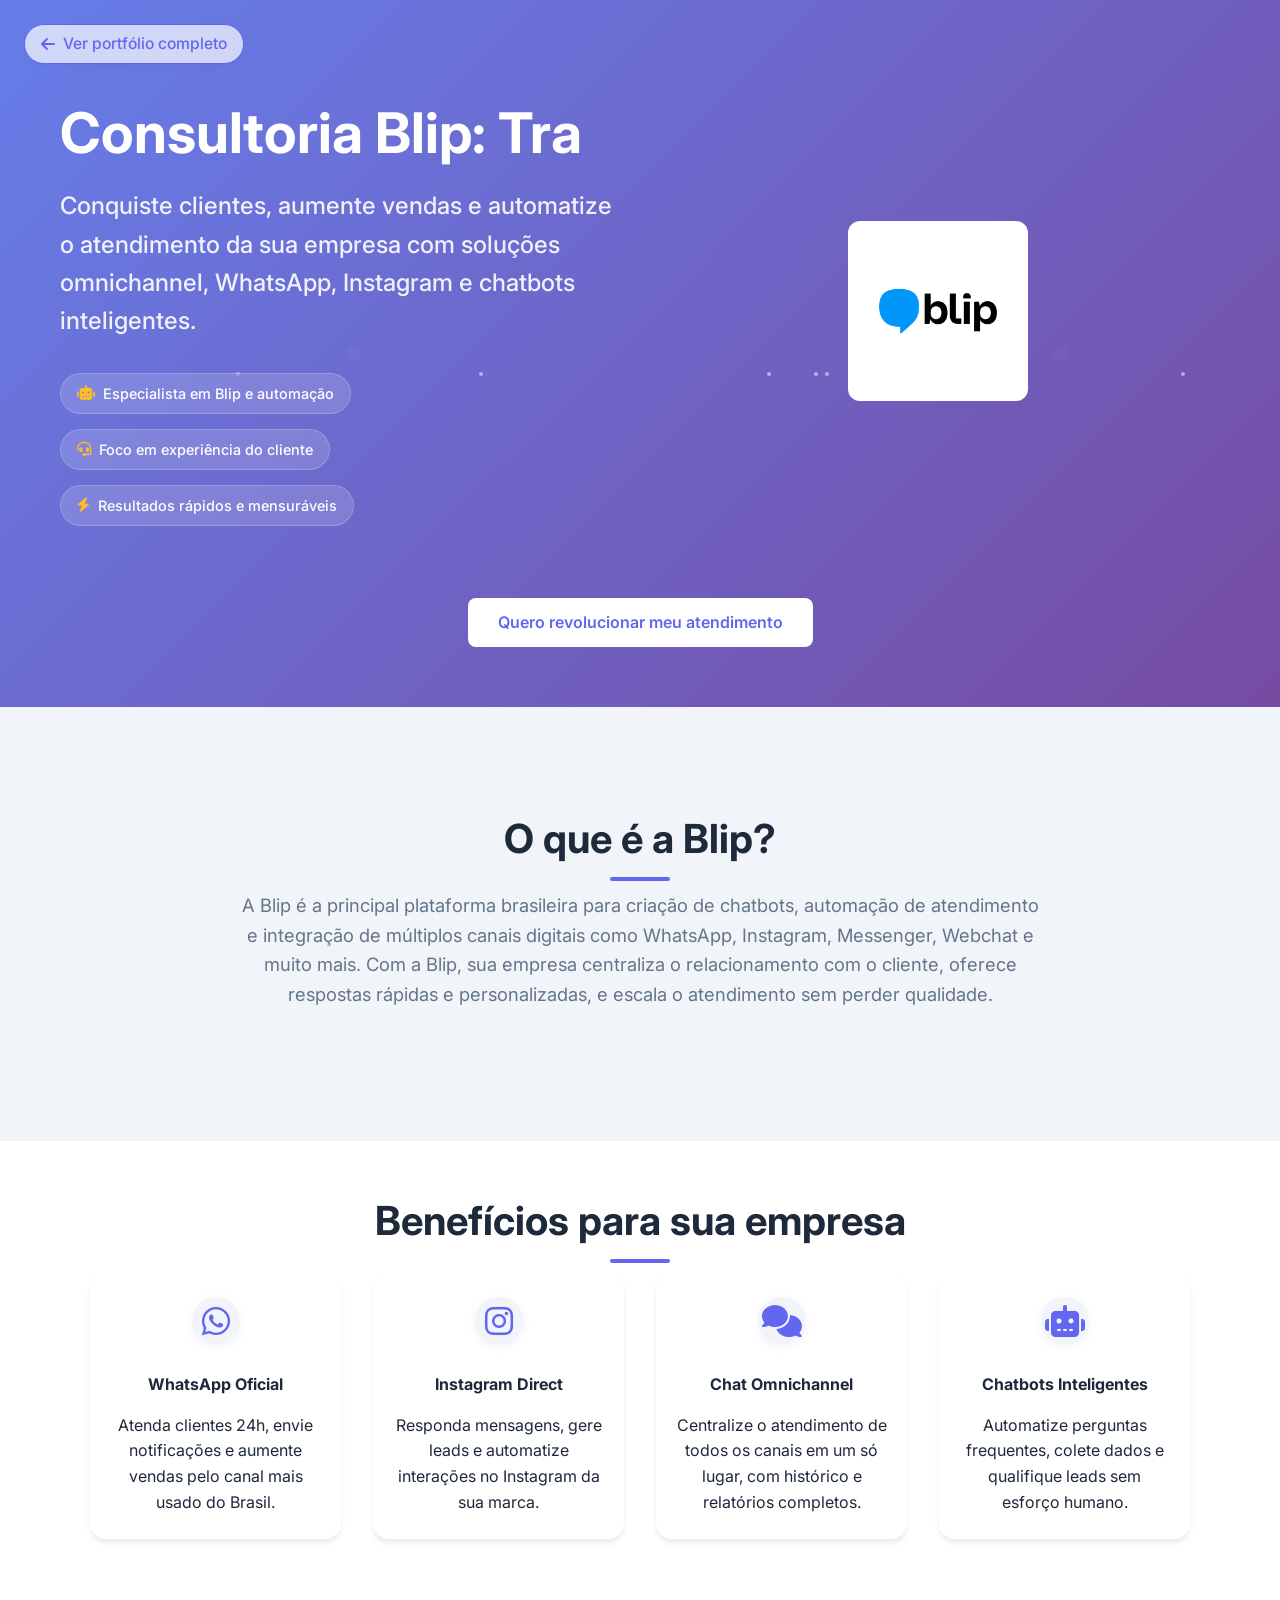
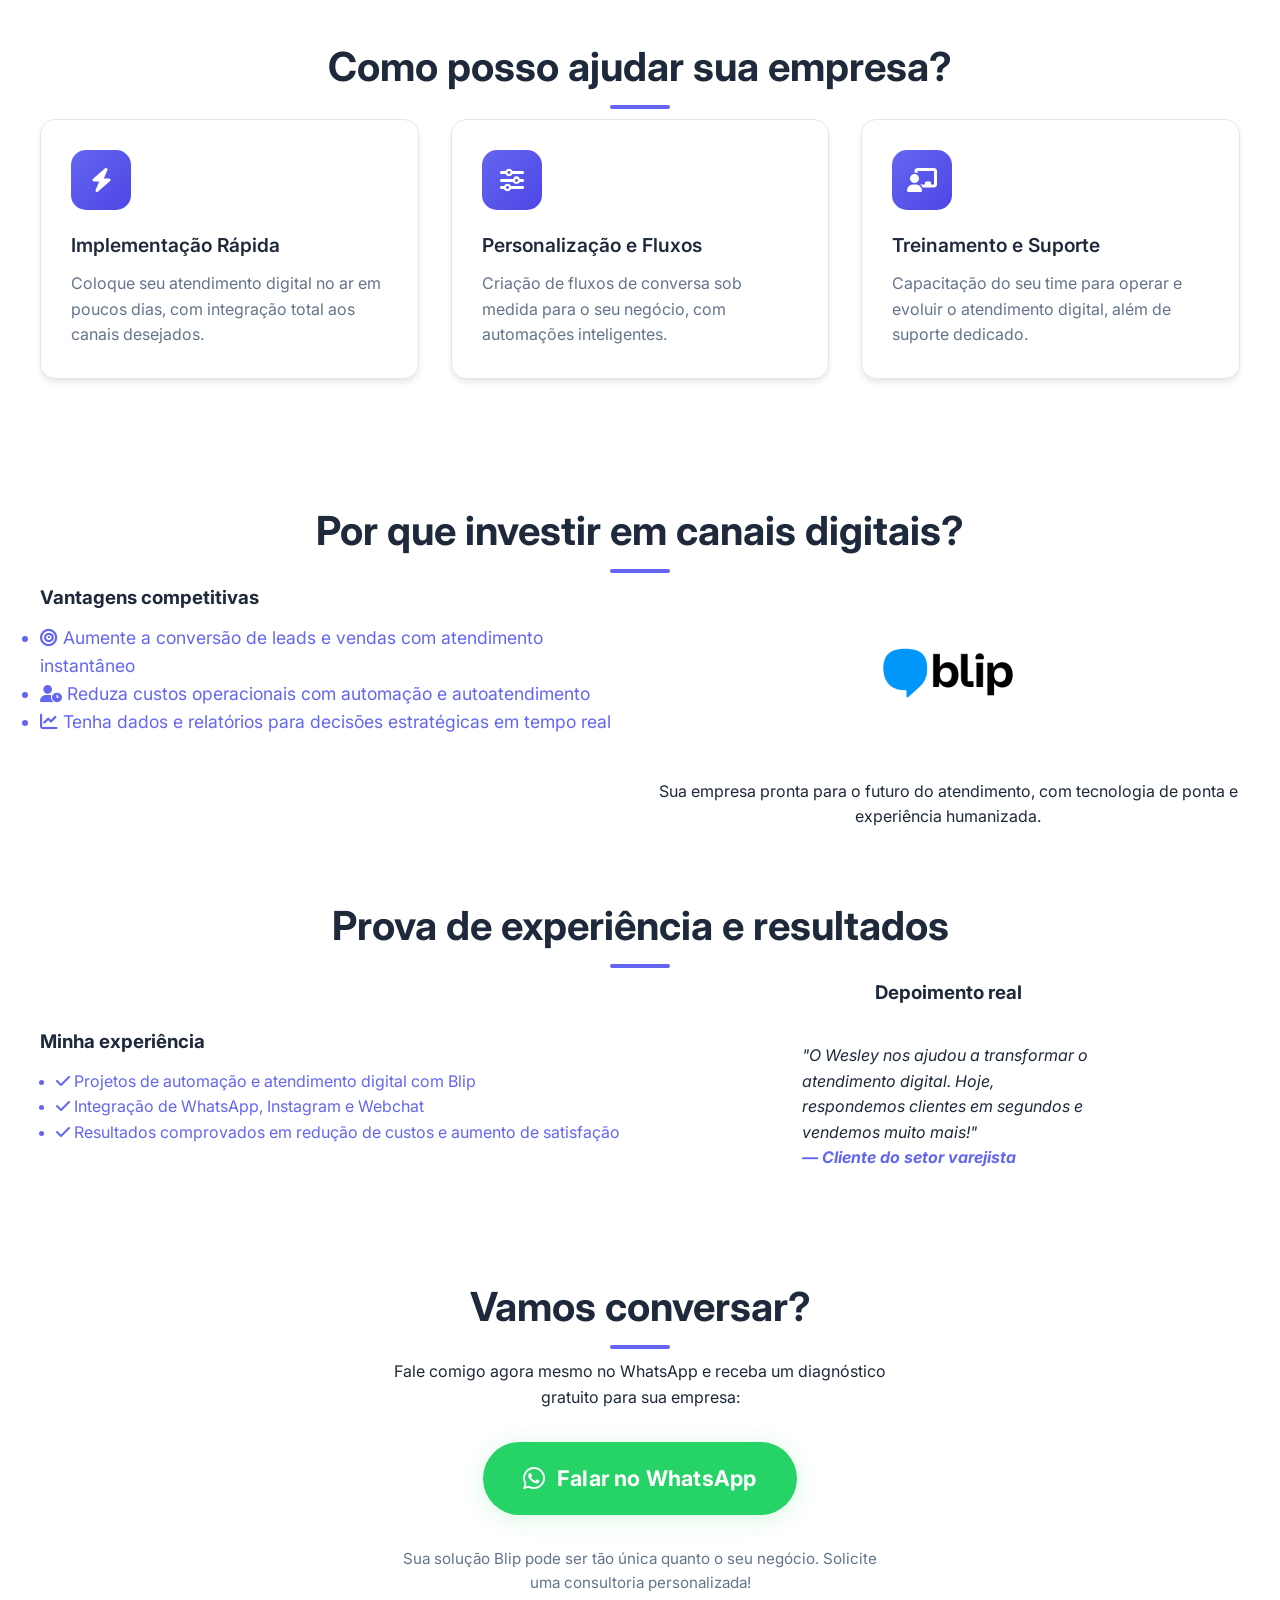
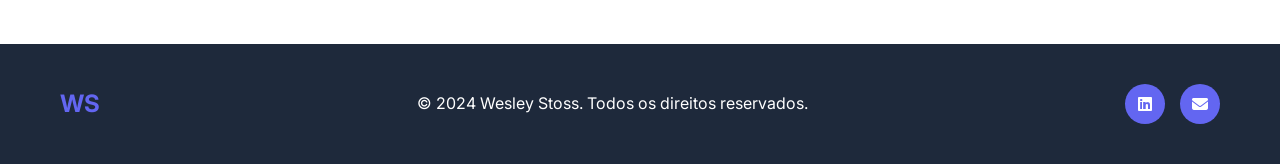
==== lp/blip.html @ 3c987881 "Atualiza o footer para usar um elemento dinâmico que exibe o ano atual, garantindo que a informação " ====
<!DOCTYPE html>
<html lang="pt-BR">
<head>
    <meta charset="UTF-8">
    <meta name="viewport" content="width=device-width, initial-scale=1.0">
    <title>Consultoria Blip | Wesley Stoss</title>
    <meta name="description" content="Consultoria Blip para empresas que querem vender mais, automatizar o atendimento e conquistar clientes em múltiplos canais digitais. Especialista em soluções omnichannel, WhatsApp, Instagram e chatbots.">
    <meta name="keywords" content="Consultoria Blip, Blip, Chatbot, WhatsApp, Instagram, Omnichannel, Atendimento Digital, Wesley Stoss">
    <link rel="stylesheet" href="../assets/css/styles.css?v=1">
    <link href="https://fonts.googleapis.com/css2?family=Inter:wght@300;400;500;600;700&display=swap" rel="stylesheet">
    <link rel="stylesheet" href="https://cdnjs.cloudflare.com/ajax/libs/font-awesome/6.4.0/css/all.min.css">
</head>
<body>
    <main>
        <section class="hero disruptivo" style="min-height: 60vh; position: relative;">
            <a href="/index.html" class="btn-ghost-portfolio" style="position: absolute; top: 24px; left: 24px; z-index: 10; text-decoration: none; display: flex; align-items: center; gap: 0.5rem; padding: 0.4rem 1rem; border-radius: 24px; background: rgba(255,255,255,0.7); color: var(--primary-color); font-weight: 500; font-size: 0.98rem; border: 1.5px solid var(--primary-color); box-shadow: 0 2px 8px rgba(0,0,0,0.04); transition: background .2s, color .2s, border .2s; backdrop-filter: blur(4px);">
                <i class="fas fa-arrow-left" style="font-size: 1rem;"></i> <span>Ver portfólio completo</span>
            </a>
            <div class="hero-container" style="display: flex; flex-wrap: wrap; align-items: center; gap: 2rem;">
                <div style="flex: 1 1 350px; min-width: 300px;">
                    <h1 class="hero-title">Consultoria Blip: Transforme seu Atendimento Digital</h1>
                    <p class="hero-subtitle">Conquiste clientes, aumente vendas e automatize o atendimento da sua empresa com soluções omnichannel, WhatsApp, Instagram e chatbots inteligentes.</p>
                    <ul class="hero-badges" style="margin: 2rem 0 1rem 0;">
                        <li class="hero-badge"><i class="fas fa-robot"></i> Especialista em Blip e automação</li>
                        <li class="hero-badge"><i class="fas fa-headset"></i> Foco em experiência do cliente</li>
                        <li class="hero-badge"><i class="fas fa-bolt"></i> Resultados rápidos e mensuráveis</li>
                    </ul>
                </div>
                <div style="flex: 1 1 350px; min-width: 300px; text-align: center; display: flex; flex-direction: column; align-items: center;">
                    <img src="..\assets\images\blip.png" alt="Blip Logo" style="max-width: 180px; height: auto; margin-bottom: 1.2rem; background: #fff; border-radius: 12px; padding: 8px;">
                </div>
                <div class="hero-cta-mobile" style="width: 100%; display: flex; justify-content: center; margin-top: 1.5rem;">
                    <a href="#contato" class="btn btn-primary">Quero revolucionar meu atendimento</a>
                </div>
            </div>
        </section>
        <section class="about" style="background: var(--background-alt);">
            <div class="container about-content">
                <h2 class="section-title">O que é a Blip?</h2>
                <p style="font-size: 1.15rem; color: var(--text-secondary); max-width: 800px; margin: 0 auto 2rem auto; text-align: center;">A Blip é a principal plataforma brasileira para criação de chatbots, automação de atendimento e integração de múltiplos canais digitais como WhatsApp, Instagram, Messenger, Webchat e muito mais. Com a Blip, sua empresa centraliza o relacionamento com o cliente, oferece respostas rápidas e personalizadas, e escala o atendimento sem perder qualidade.</p>
            </div>
        </section>
        <section class="container" style="padding: 3rem 0;">
            <h2 class="section-title">Benefícios para sua empresa</h2>
            <div class="value-propositions" style="display: flex; flex-wrap: wrap; gap: 2rem; justify-content: center;">
                <div class="value-item" style="flex: 1 1 220px; min-width: 220px;">
                    <i class="fab fa-whatsapp"></i>
                    <h4>WhatsApp Oficial</h4>
                    <p>Atenda clientes 24h, envie notificações e aumente vendas pelo canal mais usado do Brasil.</p>
                </div>
                <div class="value-item" style="flex: 1 1 220px; min-width: 220px;">
                    <i class="fab fa-instagram"></i>
                    <h4>Instagram Direct</h4>
                    <p>Responda mensagens, gere leads e automatize interações no Instagram da sua marca.</p>
                </div>
                <div class="value-item" style="flex: 1 1 220px; min-width: 220px;">
                    <i class="fas fa-comments"></i>
                    <h4>Chat Omnichannel</h4>
                    <p>Centralize o atendimento de todos os canais em um só lugar, com histórico e relatórios completos.</p>
                </div>
                <div class="value-item" style="flex: 1 1 220px; min-width: 220px;">
                    <i class="fas fa-robot"></i>
                    <h4>Chatbots Inteligentes</h4>
                    <p>Automatize perguntas frequentes, colete dados e qualifique leads sem esforço humano.</p>
                </div>
            </div>
        </section>
        <section class="container" style="padding: 3rem 0;">
            <h2 class="section-title">Como posso ajudar sua empresa?</h2>
            <div class="skills-highlights" style="display: flex; flex-wrap: wrap; gap: 2rem; justify-content: center;">
                <div class="skill-highlight" style="flex: 1 1 260px; min-width: 240px;">
                    <div class="highlight-icon"><i class="fas fa-bolt"></i></div>
                    <div class="highlight-content">
                        <h4>Implementação Rápida</h4>
                        <p>Coloque seu atendimento digital no ar em poucos dias, com integração total aos canais desejados.</p>
                    </div>
                </div>
                <div class="skill-highlight" style="flex: 1 1 260px; min-width: 240px;">
                    <div class="highlight-icon"><i class="fas fa-sliders-h"></i></div>
                    <div class="highlight-content">
                        <h4>Personalização e Fluxos</h4>
                        <p>Criação de fluxos de conversa sob medida para o seu negócio, com automações inteligentes.</p>
                    </div>
                </div>
                <div class="skill-highlight" style="flex: 1 1 260px; min-width: 240px;">
                    <div class="highlight-icon"><i class="fas fa-chalkboard-teacher"></i></div>
                    <div class="highlight-content">
                        <h4>Treinamento e Suporte</h4>
                        <p>Capacitação do seu time para operar e evoluir o atendimento digital, além de suporte dedicado.</p>
                    </div>
                </div>
            </div>
        </section>
        <section class="container" style="padding: 2rem 0;">
            <h2 class="section-title">Por que investir em canais digitais?</h2>
            <div style="display: flex; flex-wrap: wrap; gap: 2rem; align-items: flex-start;">
                <div style="flex: 1 1 350px; min-width: 300px; display: flex; flex-direction: column; align-items: flex-start;">
                    <h3 style="margin-bottom: 0.7rem;">Vantagens competitivas</h3>
                    <ul style="color: var(--primary-color); font-size: 1.1rem; margin-top: 0;">
                        <li><i class="fas fa-bullseye"></i> Aumente a conversão de leads e vendas com atendimento instantâneo</li>
                        <li><i class="fas fa-user-clock"></i> Reduza custos operacionais com automação e autoatendimento</li>
                        <li><i class="fas fa-chart-line"></i> Tenha dados e relatórios para decisões estratégicas em tempo real</li>
                    </ul>
                </div>
                <div style="flex: 1 1 350px; min-width: 300px; display: flex; flex-direction: column; align-items: center;">
                    <img src="..\assets\images\blip.png" alt="Ilustração Blip" style="max-width: 180px; height: auto; margin-bottom: 1rem;">
                    <p style="font-size: 1rem; color: var(--text-primary); text-align: center;">Sua empresa pronta para o futuro do atendimento, com tecnologia de ponta e experiência humanizada.</p>
                </div>
            </div>
        </section>
        <section class="container" style="padding: 2rem 0;">
            <h2 class="section-title">Prova de experiência e resultados</h2>
            <div style="display: flex; flex-wrap: wrap; gap: 2rem; align-items: center;">
                <div style="flex: 1 1 350px; min-width: 300px; display: flex; flex-direction: column; align-items: flex-start;">
                    <h3 style="margin-bottom: 0.7rem;">Minha experiência</h3>
                    <ul style="margin: 0 0 0 1rem; color: var(--primary-color);">
                        <li><i class="fas fa-check"></i> Projetos de automação e atendimento digital com Blip</li>
                        <li><i class="fas fa-check"></i> Integração de WhatsApp, Instagram e Webchat</li>
                        <li><i class="fas fa-check"></i> Resultados comprovados em redução de custos e aumento de satisfação</li>
                    </ul>
                </div>
                <div style="flex: 1 1 350px; min-width: 300px; display: flex; flex-direction: column; align-items: center;">
                    <h3 style="margin-bottom: 0.7rem;">Depoimento real</h3>
                    <blockquote style="background: var(--background); padding: 1.5rem; border-radius: 8px; font-style: italic; text-align: left; max-width: 340px;">
                        "O Wesley nos ajudou a transformar o atendimento digital. Hoje, respondemos clientes em segundos e vendemos muito mais!"
                        <br>
                        <span style="font-weight: bold; color: var(--primary-color);">— Cliente do setor varejista</span>
                    </blockquote>
                </div>
            </div>
        </section>
        <section class="container" id="contato" style="padding: 3rem 0;">
            <div class="about-content" style="max-width: 500px; margin: 0 auto; text-align: center;">
                <h2 class="section-title">Vamos conversar?</h2>
                <p>Fale comigo agora mesmo no WhatsApp e receba um diagnóstico gratuito para sua empresa:</p>
                <a href="https://wa.me/SEUNUMEROAQUI?text=Ol%C3%A1%2C+gostaria+de+uma+consultoria+Blip" target="_blank" class="btn-whatsapp-destaque">
                    <i class="fab fa-whatsapp"></i> Falar no WhatsApp
                </a>
                <p style="margin-top: 1.5rem; color: var(--text-secondary); font-size: 0.95rem;">Sua solução Blip pode ser tão única quanto o seu negócio. Solicite uma consultoria personalizada!</p>
                <style>
                    .btn-whatsapp-destaque {
                        display: inline-flex;
                        align-items: center;
                        justify-content: center;
                        gap: 0.7rem;
                        background: #25d366;
                        color: #fff !important;
                        font-size: 1.35rem;
                        font-weight: 700;
                        padding: 1.2rem 2.5rem;
                        border-radius: 40px;
                        box-shadow: 0 4px 24px rgba(37,211,102,0.18);
                        margin-top: 2rem;
                        margin-bottom: 0.5rem;
                        text-decoration: none;
                        transition: transform 0.18s, box-shadow 0.18s, background 0.18s;
                        border: none;
                        outline: none;
                        letter-spacing: 0.01em;
                    }
                    .btn-whatsapp-destaque i {
                        font-size: 1.6rem;
                    }
                    .btn-whatsapp-destaque:hover, .btn-whatsapp-destaque:focus {
                        background: #1ebe5d;
                        transform: scale(1.05) translateY(-2px);
                        box-shadow: 0 8px 32px rgba(37,211,102,0.25);
                        color: #fff !important;
                    }
                </style>
            </div>
        </section>
    </main>
    <div id="footer"></div>
    <script src="../assets/js/script.js"></script>
    <script>
    document.addEventListener('DOMContentLoaded', function() {
        const footerEl = document.getElementById('footer');
        if (footerEl) {
            fetch('../assets/components/footer.html')
                .then(res => res.text())
                .then(html => {
                    footerEl.innerHTML = html;
                    if (typeof updateFooterYear === 'function') updateFooterYear();
                });
        }
    });
    </script>
</body>
</html>
---- assets/css/styles.css ----
/* Reset e Configurações Globais */
* {
    margin: 0;
    padding: 0;
    box-sizing: border-box;
}

:root {
    --primary-color: #6366f1;
    --primary-dark: #4f46e5;
    --secondary-color: #f8fafc;
    --text-primary: #1e293b;
    --text-secondary: #64748b;
    --text-light: #94a3b8;
    --background: #ffffff;
    --background-alt: #f1f5f9;
    --border: #e2e8f0;
    --shadow: 0 4px 6px -1px rgba(0, 0, 0, 0.1);
    --shadow-lg: 0 10px 15px -3px rgba(0, 0, 0, 0.1);
    --gradient: linear-gradient(135deg, #667eea 0%, #764ba2 100%);
    --transition: all 0.3s ease;
}

html {
    scroll-behavior: smooth;
}

body {
    font-family: 'Inter', sans-serif;
    line-height: 1.6;
    color: var(--text-primary);
    background-color: var(--background);
}

.container {
    max-width: 1200px;
    margin: 0 auto;
    padding: 0 20px;
}

/* Navegação */
.navbar {
    position: fixed;
    top: 0;
    width: 100%;
    background: rgba(255, 255, 255, 0.95);
    backdrop-filter: blur(10px);
    z-index: 1000;
    transition: var(--transition);
    border-bottom: 1px solid var(--border);
}

.nav-container {
    max-width: 1200px;
    margin: 0 auto;
    padding: 0 20px;
    display: flex;
    justify-content: space-between;
    align-items: center;
    height: 70px;
}

.nav-logo {
    font-size: 24px;
    font-weight: 700;
    color: var(--primary-color);
}

.nav-menu {
    display: flex;
    list-style: none;
    gap: 30px;
}

.nav-link {
    text-decoration: none;
    color: var(--text-primary);
    font-weight: 500;
    transition: var(--transition);
    position: relative;
}

.nav-link:hover {
    color: var(--primary-color);
}

.nav-link::after {
    content: '';
    position: absolute;
    bottom: -5px;
    left: 0;
    width: 0;
    height: 2px;
    background: var(--primary-color);
    transition: var(--transition);
}

.nav-link:hover::after {
    width: 100%;
}

.hamburger {
    display: none;
    flex-direction: column;
    cursor: pointer;
}

.hamburger span {
    width: 25px;
    height: 3px;
    background: var(--text-primary);
    margin: 3px 0;
    transition: var(--transition);
}

/* Hero Section */
.hero {
    min-height: 100vh;
    display: flex;
    align-items: center;
    background: linear-gradient(135deg, #667eea 0%, #764ba2 100%);
    color: white;
    position: relative;
    overflow: hidden;
    padding: 100px 0 60px 0;
}

.hero::before {
    content: '';
    position: absolute;
    top: 0;
    left: 0;
    right: 0;
    bottom: 0;
    background: url('data:image/svg+xml,<svg xmlns="http://www.w3.org/2000/svg" viewBox="0 0 100 100"><defs><pattern id="grain" width="100" height="100" patternUnits="userSpaceOnUse"><circle cx="50" cy="50" r="1" fill="white" opacity="0.1"/></pattern></defs><rect width="100" height="100" fill="url(%23grain)"/></svg>');
    opacity: 0.3;
}

.hero-container {
    background: transparent !important;
    border: none !important;
    max-width: 1200px;
    margin: 0 auto;
    padding: 0 20px;
    position: relative;
    z-index: 2;
}

.hero-content {
    display: grid;
    grid-template-columns: 1fr 1fr;
    gap: 60px;
    align-items: center;
}

.hero-title {
    font-size: 3.5rem;
    font-weight: 700;
    margin-bottom: 20px;
    line-height: 1.2;
}

.highlight {
    color: #fbbf24;
    position: relative;
}

.highlight::after {
    content: '';
    position: absolute;
    bottom: 5px;
    left: 0;
    width: 100%;
    height: 8px;
    background: rgba(251, 191, 36, 0.3);
    z-index: -1;
}

/* Hero Badges */
.hero-badges {
    display: flex;
    gap: 15px;
    margin-bottom: 30px;
    flex-wrap: wrap;
}

.hero-badge {
    display: flex;
    align-items: center;
    gap: 8px;
    background: rgba(255, 255, 255, 0.15);
    padding: 8px 16px;
    border-radius: 25px;
    font-size: 0.9rem;
    font-weight: 500;
    backdrop-filter: blur(10px);
    border: 1px solid rgba(255, 255, 255, 0.2);
    transition: var(--transition);
}

.hero-badge:hover {
    background: rgba(255, 255, 255, 0.25);
    transform: translateY(-2px);
}

.hero-badge i {
    color: #fbbf24;
}

/* Profile Status */
.profile-status {
    display: flex;
    align-items: center;
    gap: 8px;
    background: rgba(34, 197, 94, 0.9);
    color: white;
    padding: 6px 12px;
    border-radius: 20px;
    font-size: 0.8rem;
    font-weight: 500;
    margin-top: 10px;
    backdrop-filter: blur(10px);
}

.status-dot {
    width: 8px;
    height: 8px;
    background: #22c55e;
    border-radius: 50%;
    animation: pulse 2s infinite;
}

@keyframes pulse {
    0% { opacity: 1; }
    50% { opacity: 0.5; }
    100% { opacity: 1; }
}

/* Profile Stats */
.profile-stats {
    display: flex;
    gap: 20px;
    margin-top: 15px;
    justify-content: center;
}

.profile-stat {
    text-align: center;
}

.profile-stat .stat-number {
    display: block;
    font-size: 1.8rem;
    font-weight: 700;
    color: #fbbf24;
    text-shadow: 0 2px 4px rgba(0, 0, 0, 0.3);
    margin-bottom: 5px;
}

.profile-stat .stat-text {
    font-size: 0.8rem;
    opacity: 0.9;
    color: white;
    font-weight: 500;
}

/* Hero Achievements */
.hero-achievements {
    display: flex;
    gap: 20px;
    margin-bottom: 30px;
    flex-wrap: wrap;
}

.achievement-item {
    display: flex;
    align-items: center;
    gap: 8px;
    font-size: 0.9rem;
    opacity: 0.9;
}

.achievement-item i {
    color: #fbbf24;
    font-size: 1rem;
}

.hero-subtitle {
    font-size: 1.5rem;
    font-weight: 500;
    margin-bottom: 20px;
    opacity: 0.9;
}

.hero-description {
    font-size: 1.1rem;
    margin-bottom: 40px;
    opacity: 0.8;
    line-height: 1.7;
}

.hero-buttons {
    display: flex;
    gap: 20px;
    flex-wrap: wrap;
}

.btn {
    padding: 12px 30px;
    border: none;
    border-radius: 8px;
    font-weight: 600;
    text-decoration: none;
    display: inline-flex;
    align-items: center;
    gap: 8px;
    transition: var(--transition);
    cursor: pointer;
    font-size: 1rem;
}

.btn-primary {
    background: white;
    color: var(--primary-color);
}

.btn-primary:hover {
    transform: translateY(-2px);
    box-shadow: var(--shadow-lg);
}

.btn-secondary {
    background: transparent;
    color: white;
    border: 2px solid white;
}

.btn-secondary:hover {
    background: white;
    color: var(--primary-color);
    transform: translateY(-2px);
}

.btn-small {
    padding: 8px 16px;
    font-size: 0.9rem;
}

.hero-image {
    display: flex;
    justify-content: center;
    align-items: center;
}

.profile-card {
    background: rgba(255, 255, 255, 0.1);
    backdrop-filter: blur(10px);
    border-radius: 20px;
    padding: 40px;
    text-align: center;
    border: 1px solid rgba(255, 255, 255, 0.2);
    max-width: 300px;
    width: 100%;
    transition: all 0.3s ease;
}

.profile-card:hover {
    transform: translateY(-5px);
    box-shadow: 0 12px 40px rgba(0, 0, 0, 0.3);
    border-color: rgba(255, 255, 255, 0.4);
}

.profile-avatar {
    width: 120px;
    height: 120px;
    border-radius: 50%;
    overflow: hidden;
    margin: 0 auto 15px;
    border: 4px solid rgba(255, 255, 255, 0.4);
    box-shadow: 0 8px 32px rgba(0, 0, 0, 0.3);
    transition: var(--transition);
}

.profile-avatar:hover {
    transform: scale(1.05);
    border-color: rgba(255, 255, 255, 0.6);
    box-shadow: 0 12px 40px rgba(0, 0, 0, 0.4);
}

.profile-image {
    width: 100%;
    height: 100%;
    object-fit: cover;
    border-radius: 50%;
    border: 3px solid rgba(255, 255, 255, 0.3);
    box-shadow: 0 8px 32px rgba(0, 0, 0, 0.3);
}

.profile-info h3 {
    font-size: 1.3rem;
    margin-bottom: 5px;
}

.profile-info p {
    font-size: 0.9rem;
}

.scroll-indicator {
    position: absolute;
    bottom: 30px;
    left: 50%;
    transform: translateX(-50%);
    animation: bounce 2s infinite;
}

.scroll-arrow {
    width: 30px;
    height: 30px;
    border: 2px solid white;
    border-top: none;
    border-left: none;
    transform: rotate(45deg);
}

@keyframes bounce {
    0%, 20%, 50%, 80%, 100% {
        transform: translateX(-50%) translateY(0);
    }
    40% {
        transform: translateX(-50%) translateY(-10px);
    }
    60% {
        transform: translateX(-50%) translateY(-5px);
    }
}

/* Seções Gerais */
section {
    padding: 100px 0;
}

.section-title {
    font-size: 2.5rem;
    font-weight: 700;
    text-align: center;
    margin-bottom: 20px;
    color: var(--text-primary);
    position: relative;
}

.section-subtitle {
    font-size: 1.1rem;
    text-align: center;
    margin-bottom: 60px;
    color: var(--text-secondary);
    max-width: 600px;
    margin-left: auto;
    margin-right: auto;
}

.section-title::after {
    content: '';
    position: absolute;
    bottom: -10px;
    left: 50%;
    transform: translateX(-50%);
    width: 60px;
    height: 4px;
    background: var(--primary-color);
    border-radius: 2px;
}

/* Sobre Section */
.about {
    padding: 100px 0;
    background: var(--background-alt);
}

.about-content {
    display: flex;
    flex-direction: column;
    align-items: center;
    justify-content: center;
    width: 100%;
}

.about-text, .about-value {
    width: 100%;
    max-width: 1200px;
    margin: 0 auto;
    display: flex;
    flex-direction: column;
    align-items: center;
}

/* About Intro */
.about-intro h3 {
    font-size: 1.8rem;
    font-weight: 600;
    margin-bottom: 20px;
    color: var(--text-primary);
}

.about-intro p {
    font-size: 1.1rem;
    line-height: 1.7;
    margin-bottom: 30px;
    color: var(--text-secondary);
}

/* About Expertise */
.about-expertise {
    margin-bottom: 40px;
}

.about-expertise h4 {
    font-size: 1.3rem;
    font-weight: 600;
    margin-bottom: 20px;
    color: var(--text-primary);
}

.about-expertise p {
    font-size: 1rem;
    line-height: 1.6;
    margin-bottom: 15px;
    color: var(--text-secondary);
}

.about-expertise strong {
    color: var(--primary-color);
    font-weight: 600;
}

/* About Value */
.about-value h4 {
    font-size: 1.3rem;
    font-weight: 600;
    margin-bottom: 25px;
    color: var(--text-primary);
}

.value-propositions {
    display: grid;
    grid-template-columns: repeat(3, 1fr);
    gap: 32px;
    max-width: 1100px;
    width: 100%;
    margin: 0 auto;
    justify-items: center;
}

@media (max-width: 1000px) {
  .value-propositions {
    grid-template-columns: repeat(2, 1fr);
  }
}
@media (max-width: 700px) {
  .value-propositions {
    grid-template-columns: 1fr;
  }
}
.value-item {
    background: white;
    border-radius: 16px;
    box-shadow: var(--shadow);
    padding: 24px 20px;
    display: flex;
    flex-direction: column;
    align-items: center;
    gap: 15px;
    width: 100%;
    max-width: 320px;
    margin: 0 auto;
    text-align: center;
    transition: var(--transition);
}
.value-item:hover {
    transform: translateY(-5px);
    box-shadow: var(--shadow-lg);
}

.value-item i {
    display: flex;
    align-items: center;
    justify-content: center;
    font-size: 2rem;
    color: var(--primary-color);
    background: var(--background-alt);
    border-radius: 50%;
    width: 48px;
    height: 48px;
    margin-bottom: 12px;
    box-shadow: 0 2px 8px rgba(99, 102, 241, 0.08);
}

.value-content h5 {
    font-size: 1.1rem;
    font-weight: 600;
    margin-bottom: 8px;
    color: var(--text-primary);
}

.value-content p {
    font-size: 0.9rem;
    line-height: 1.5;
    color: var(--text-secondary);
}

.about-text p {
    font-size: 1.1rem;
    line-height: 1.7;
    margin-bottom: 20px;
    color: var(--text-secondary);
}

.about-highlights {
    display: grid;
    grid-template-columns: repeat(auto-fit, minmax(200px, 1fr));
    gap: 30px;
}

.highlight-item {
    text-align: center;
    padding: 30px 20px;
    background: white;
    border-radius: 12px;
    box-shadow: var(--shadow);
    transition: var(--transition);
}

.highlight-item:hover {
    transform: translateY(-5px);
    box-shadow: var(--shadow-lg);
}

.highlight-item i {
    font-size: 2rem;
    color: var(--primary-color);
    margin-bottom: 15px;
}

.highlight-item h4 {
    font-size: 1.2rem;
    margin-bottom: 10px;
    color: var(--text-primary);
}

.highlight-item p {
    color: var(--text-secondary);
    font-size: 0.9rem;
}

.about-stats {
    display: grid;
    grid-template-columns: 1fr 1fr;
    gap: 20px;
}

.stat-card {
    background: white;
    padding: 30px 20px;
    border-radius: 12px;
    text-align: center;
    box-shadow: var(--shadow);
    transition: var(--transition);
    border: 1px solid var(--border);
}

.stat-card:hover {
    transform: translateY(-5px);
    box-shadow: var(--shadow-lg);
}

.stat-number {
    font-size: 2.5rem;
    font-weight: 700;
    color: var(--primary-color);
    margin-bottom: 10px;
    display: block;
}

.stat-label {
    font-size: 1rem;
    font-weight: 600;
    color: var(--text-primary);
    margin-bottom: 8px;
    display: block;
}

.stat-description {
    font-size: 0.85rem;
    color: var(--text-secondary);
    font-weight: 500;
}

/* Projetos Section */
.projects-grid {
    display: grid;
    grid-template-columns: repeat(auto-fit, minmax(350px, 1fr));
    gap: 30px;
    margin-top: 40px;
}

.project-card {
    background: white;
    border-radius: 16px;
    padding: 30px;
    box-shadow: var(--shadow);
    transition: var(--transition);
    border: 1px solid var(--border);
    position: relative;
    overflow: hidden;
}

.project-card.featured {
    border: 2px solid var(--primary-color);
    transform: scale(1.02);
}

.project-card.featured::before {
    content: '⭐ Destaque';
    position: absolute;
    top: 15px;
    right: 15px;
    background: var(--primary-color);
    color: white;
    padding: 4px 12px;
    border-radius: 20px;
    font-size: 0.8rem;
    font-weight: 600;
}

.project-card:hover {
    transform: translateY(-10px);
    box-shadow: var(--shadow-lg);
}

.project-card.featured:hover {
    transform: translateY(-10px) scale(1.02);
}

.project-header {
    display: flex;
    align-items: center;
    gap: 20px;
    margin-bottom: 25px;
}

.project-icon {
    width: 60px;
    height: 60px;
    background: var(--gradient);
    border-radius: 12px;
    display: flex;
    align-items: center;
    justify-content: center;
    color: white;
    font-size: 1.5rem;
    flex-shrink: 0;
}

.project-title {
    padding-top: 24px;
}

.project-title h3 {
    font-size: 1.4rem;
    font-weight: 600;
    margin-bottom: 8px;
    color: var(--text-primary);
}

.project-category {
    font-size: 0.9rem;
    color: var(--text-secondary);
    font-weight: 500;
}

/* Project Badges */
.project-badges {
    display: flex;
    gap: 8px;
    margin-top: 8px;
}

.project-badge {
    padding: 4px 10px;
    border-radius: 12px;
    font-size: 0.75rem;
    font-weight: 600;
}

.project-badge.success {
    background: rgba(34, 197, 94, 0.1);
    color: #16a34a;
}

.project-badge.primary {
    background: rgba(99, 102, 241, 0.1);
    color: var(--primary-color);
}

.project-content {
    margin-bottom: 25px;
}

.project-content p {
    font-size: 1rem;
    line-height: 1.6;
    color: var(--text-secondary);
    margin-bottom: 20px;
}

/* Project Results */
.project-results {
    margin-bottom: 20px;
}

.project-results h4 {
    font-size: 1.1rem;
    font-weight: 600;
    margin-bottom: 15px;
    color: var(--text-primary);
}

.results-list {
    list-style: none;
    padding: 0;
}

.results-list li {
    display: flex;
    align-items: center;
    gap: 10px;
    margin-bottom: 8px;
    font-size: 0.9rem;
    color: var(--text-secondary);
}

.results-list li i {
    color: #22c55e;
    font-size: 0.8rem;
}

.project-tech {
    display: flex;
    flex-wrap: wrap;
    gap: 8px;
    margin-bottom: 25px;
}

.tech-tag {
    background: var(--background-alt);
    color: var(--text-primary);
    padding: 6px 12px;
    border-radius: 20px;
    font-size: 0.8rem;
    font-weight: 500;
    border: 1px solid var(--border);
}

.project-links {
    display: flex;
    gap: 15px;
    flex-wrap: wrap;
}

.project-links .btn-small {
    padding: 10px 20px;
    font-size: 0.9rem;
    border-radius: 8px;
    text-decoration: none;
    display: inline-flex;
    align-items: center;
    gap: 8px;
    transition: var(--transition);
    font-weight: 500;
    background: var(--background-alt);
    color: var(--text-primary);
    border: 1px solid var(--border);
}

.project-links .btn-small:hover {
    background: var(--primary-color);
    color: white;
    transform: translateY(-2px);
    box-shadow: var(--shadow);
}

.project-links .btn-small i {
    transition: var(--transition);
}

.project-links .btn-small:hover i {
    color: white;
}

.project-links .btn-live {
    background: #22c55e;
    color: white;
    border-color: #22c55e;
}

.project-links .btn-live:hover {
    background: #16a34a;
    border-color: #16a34a;
    color: white;
}

.project-links .btn-live i {
    color: white;
}

.project-links .btn-live:hover i {
    color: white;
}

/* Coming Soon Project */
.project-card.coming-soon {
    opacity: 0.7;
    background: var(--background-alt);
}

.coming-soon-badge {
    position: absolute;
    top: 15px;
    right: 15px;
    background: #f59e0b;
    color: white;
    padding: 4px 12px;
    border-radius: 20px;
    font-size: 0.8rem;
    font-weight: 600;
}

/* Skills Section */
.skills {
    padding: 80px 0;
    background: var(--background-alt);
}

/* Visualização Simplificada */
.skills-simple {
    max-width: 800px;
    margin: 0 auto;
}

.skills-overview {
    text-align: center;
}

.skills-intro {
    font-size: 1.1rem;
    color: var(--text-secondary);
    margin-bottom: 40px;
    line-height: 1.7;
}

.skills-highlights {
    display: grid;
    grid-template-columns: repeat(auto-fit, minmax(250px, 1fr));
    gap: 30px;
    margin-bottom: 40px;
}

.skill-highlight {
    background: var(--background);
    padding: 30px;
    border-radius: 15px;
    box-shadow: var(--shadow);
    transition: var(--transition);
    border: 1px solid var(--border);
    text-align: left;
}

.skill-highlight:hover {
    transform: translateY(-5px);
    box-shadow: var(--shadow-lg);
    border-color: var(--primary-color);
}

.highlight-icon {
    width: 60px;
    height: 60px;
    background: linear-gradient(135deg, var(--primary-color), var(--primary-dark));
    border-radius: 15px;
    display: flex;
    align-items: center;
    justify-content: center;
    margin-bottom: 20px;
    color: white;
    font-size: 1.5rem;
}

.highlight-content h4 {
    font-size: 1.2rem;
    font-weight: 600;
    color: var(--text-primary);
    margin-bottom: 10px;
}

.highlight-content p {
    color: var(--text-secondary);
    line-height: 1.6;
    margin: 0;
}

.skills-toggle {
    margin-top: 20px;
    padding: 12px 24px;
    font-size: 0.95rem;
    border-radius: 25px;
    transition: var(--transition);
    background: var(--background);
    border: 2px solid var(--primary-color);
    color: var(--primary-color);
}

.skills-toggle:hover {
    background: var(--primary-color);
    color: white;
    transform: translateY(-2px);
}

.skills-toggle i {
    margin-right: 8px;
}

/* Visualização Detalhada */
.skills-detailed {
    animation: fadeInUp 0.6s ease-out;
}

.skills-detailed .skills-toggle {
    margin-top: 40px;
    display: block;
    margin-left: auto;
    margin-right: auto;
}

/* Visualização Detalhada - Estilos das Categorias */
.skills-content {
    display: grid;
    gap: 40px;
}

.skills-category h3 {
    font-size: 1.4rem;
    margin-bottom: 20px;
    color: var(--text-primary);
}

.skills-grid {
    display: grid;
    grid-template-columns: repeat(auto-fit, minmax(220px, 1fr));
    gap: 16px;
}

.skill-item {
    display: flex;
    align-items: flex-start;
    gap: 12px;
    background: white;
    padding: 14px 12px;
    border-radius: 10px;
    box-shadow: var(--shadow);
    transition: var(--transition);
}

.skill-item:hover {
    transform: translateY(-2px);
    box-shadow: var(--shadow-lg);
}

.skill-icon {
    width: 38px;
    height: 38px;
    background: var(--gradient);
    border-radius: 10px;
    display: flex;
    align-items: center;
    justify-content: center;
    font-size: 1.1rem;
    color: white;
    flex-shrink: 0;
}

.skill-info h4 {
    font-size: 0.98rem;
    margin-bottom: 4px;
}

.skill-description {
    font-size: 0.78rem;
    line-height: 1.2;
    margin: 0;
}

.skill-level {
    display: flex;
    flex-direction: column;
    gap: 12px;
}

.level-badge {
    display: inline-block;
    padding: 3px 10px;
    border-radius: 20px;
    font-size: 0.7rem;
    font-weight: 600;
    text-transform: uppercase;
    letter-spacing: 0.5px;
    color: white;
    width: fit-content;
    box-shadow: 0 2px 8px rgba(99, 102, 241, 0.15);
    margin-bottom: 0;
    margin-top: 0;
}

.level-badge.primary {
    background: linear-gradient(135deg, #6366f1 0%, #4f46e5 100%);
    box-shadow: 0 2px 8px rgba(99, 102, 241, 0.3);
}

.level-badge.secondary {
    background: linear-gradient(135deg, #10b981 0%, #059669 100%);
    box-shadow: 0 2px 8px rgba(16, 185, 129, 0.3);
}

/* Contato Section */
.contact-content {
    display: grid;
    grid-template-columns: 1fr;
    gap: 40px;
    max-width: 800px;
    margin: 0 auto;
}

.contact-info h3 {
    font-size: 1.8rem;
    font-weight: 600;
    margin-bottom: 20px;
    color: var(--text-primary);
}

.contact-info p {
    font-size: 1.1rem;
    line-height: 1.7;
    color: var(--text-secondary);
    margin-bottom: 30px;
}

/* Contact Intro */
.contact-intro h3 {
    font-size: 1.8rem;
    font-weight: 600;
    margin-bottom: 20px;
    color: var(--text-primary);
}

.contact-intro p {
    font-size: 1.1rem;
    line-height: 1.7;
    color: var(--text-secondary);
    margin-bottom: 30px;
}

/* Contact Benefits */
.contact-benefits {
    margin-bottom: 40px;
}

.contact-benefits h4 {
    font-size: 1.3rem;
    font-weight: 600;
    margin-bottom: 20px;
    color: var(--text-primary);
}

.benefits-list {
    display: grid;
    grid-template-columns: 1fr 1fr;
    gap: 15px;
}

.benefit-item {
    display: flex;
    align-items: center;
    gap: 12px;
    padding: 15px;
    background: white;
    border-radius: 10px;
    box-shadow: var(--shadow);
    transition: var(--transition);
}

.benefit-item:hover {
    transform: translateY(-2px);
    box-shadow: var(--shadow-lg);
}

.benefit-item i {
    color: var(--primary-color);
    font-size: 1.2rem;
}

.benefit-item span {
    font-size: 0.95rem;
    font-weight: 500;
    color: var(--text-primary);
}

/* Contact CTA */
.contact-cta {
    margin-bottom: 30px;
    padding: 25px;
    background: linear-gradient(135deg, var(--primary-color), var(--primary-dark));
    border-radius: 12px;
    color: white;
    text-align: center;
    box-shadow: var(--shadow-lg);
    border: 1px solid rgba(255, 255, 255, 0.1);
}

.contact-cta h4 {
    font-size: 1.4rem;
    font-weight: 600;
    margin-bottom: 15px;
    color: white;
    text-shadow: 0 2px 4px rgba(0, 0, 0, 0.2);
}

.contact-cta p {
    font-size: 1rem;
    opacity: 0.95;
    margin-bottom: 0;
    color: white;
    line-height: 1.6;
    font-weight: 500;
    text-shadow: 0 1px 2px rgba(0, 0, 0, 0.1);
}

.contact-methods {
    display: grid;
    grid-template-columns: 1fr;
    gap: 15px;
}

.contact-method {
    display: flex;
    align-items: center;
    gap: 15px;
    padding: 20px;
    background: white;
    border-radius: 12px;
    text-decoration: none;
    color: var(--text-primary);
    box-shadow: var(--shadow);
    transition: var(--transition);
    border: 1px solid var(--border);
}

.contact-method:hover {
    transform: translateY(-3px);
    box-shadow: var(--shadow-lg);
    color: var(--text-primary);
}

.contact-method i {
    font-size: 1.5rem;
    color: var(--primary-color);
    width: 30px;
    text-align: center;
}

/* Contact Method Info */
.contact-method-info {
    display: flex;
    flex-direction: column;
    gap: 2px;
}

.contact-label {
    font-weight: 600;
    font-size: 1rem;
}

.contact-detail {
    font-size: 0.85rem;
    color: var(--text-secondary);
}

.contact-method.primary-contact {
    background: linear-gradient(135deg, #25d366, #128c7e);
    color: white;
    position: relative;
    overflow: hidden;
}

.contact-method.primary-contact::before {
    content: '';
    position: absolute;
    top: 0;
    left: -100%;
    width: 100%;
    height: 100%;
    background: linear-gradient(90deg, transparent, rgba(255, 255, 255, 0.2), transparent);
    transition: left 0.5s;
}

.contact-method.primary-contact:hover::before {
    left: 100%;
}

.contact-method.primary-contact i {
    color: white;
}

.contact-method.primary-contact:hover {
    transform: translateY(-3px) scale(1.02);
    color: white;
}

.contact-method.primary-contact .contact-detail {
    color: rgba(255, 255, 255, 0.8);
}

/* Footer */
.footer {
    background: var(--text-primary);
    color: white;
    padding: 40px 0;
}

.footer-content {
    display: flex;
    justify-content: space-between;
    align-items: center;
    flex-wrap: wrap;
    gap: 20px;
}

.footer-logo {
    font-size: 1.5rem;
    font-weight: 700;
    color: var(--primary-color);
}

.footer-social {
    display: flex;
    gap: 15px;
}

.footer-social a {
    width: 40px;
    height: 40px;
    background: var(--primary-color);
    border-radius: 50%;
    display: flex;
    align-items: center;
    justify-content: center;
    color: white;
    text-decoration: none;
    transition: var(--transition);
}

.footer-social a:hover {
    transform: translateY(-3px);
    background: var(--primary-dark);
}

/* Responsividade */
@media (max-width: 768px) {
    html, body {
        max-width: 100vw;
        overflow-x: hidden;
        font-size: 14px;
    }
    .hamburger {
        display: flex;
    }

    .nav-container {
        display: flex;
        align-items: center;
        justify-content: space-between;
        height: 70px;
        padding: 0 10px;
    }
    .nav-logo {
        margin: 0;
    }
    .nav-actions {
        display: flex;
        align-items: center;
        gap: 10px;
        margin-left: auto;
    }
    .theme-toggle-btn {
        position: static;
        margin: 0;
        right: unset;
        top: unset;
        transform: none;
        display: flex;
        align-items: center;
        justify-content: center;
        z-index: 1;
    }
    .hamburger {
        margin: 0;
        position: static;
        z-index: 2;
    }

    .nav-menu {
        position: fixed;
        left: -100%;
        top: 70px;
        flex-direction: column;
        background-color: var(--background);
        width: 100%;
        text-align: center;
        transition: 0.3s;
        box-shadow: var(--shadow);
        padding: 20px 0;
        gap: 20px;
    }

    .nav-menu.active {
        left: 0;
    }

    .hero {
        padding: 120px 0 60px 0;
        min-height: auto;
    }

    .hero-container {
        padding: 0 15px;
    }

    .hero-content {
        grid-template-columns: 1fr;
        gap: 40px;
        text-align: center;
    }

    .hero-title {
        font-size: 2.5rem;
        margin-bottom: 15px;
    }

    .hero-image {
        order: -1;
    }

    .hero-info {
        order: 2;
    }

    .hero-title {
        font-size: 2.2rem;
        line-height: 1.3;
    }

    .hero-badges {
        justify-content: center;
        margin-bottom: 20px;
    }

    .hero-achievements {
        justify-content: center;
        margin-bottom: 25px;
    }

    .hero-subtitle {
        font-size: 1.2rem;
        margin-bottom: 15px;
    }

    .hero-description {
        font-size: 1rem;
        margin-bottom: 30px;
    }

    .hero-buttons {
        justify-content: center;
        gap: 15px;
    }

    .profile-card {
        max-width: 280px;
        padding: 20px 15px;
    }

    .profile-avatar {
        width: 100px;
        height: 100px;
        margin-bottom: 12px;
    }

    .profile-info h3 {
        font-size: 1.2rem;
        margin-bottom: 4px;
    }

    .profile-info p {
        font-size: 0.85rem;
    }

    .profile-stats {
        justify-content: center;
        gap: 30px;
    }

    .profile-stat .stat-number {
        font-size: 1.5rem;
    }

    .profile-stat .stat-text {
        font-size: 0.75rem;
    }

    .about-content {
        grid-template-columns: 1fr;
        gap: 40px;
    }

    .value-propositions {
        flex-direction: column;
        align-items: center;
    }

    .value-item {
        max-width: 100%;
        width: 100%;
        justify-content: center;
        text-align: left;
    }

    .about-stats {
        grid-template-columns: 1fr 1fr;
        gap: 15px;
    }

    .projects-grid {
        grid-template-columns: 1fr;
        gap: 25px;
    }

    .project-card.featured::before {
        display: none;
    }

    .skills-grid {
        grid-template-columns: 1fr;
        gap: 15px;
    }

    .footer-content {
        flex-direction: column;
        gap: 20px;
        text-align: center;
    }

    .scroll-indicator {
        display: none;
    }

    .scroll-arrow {
        display: none;
    }

    body.dark-theme .nav-menu {
        background-color: var(--background);
    }

    body.dark-theme .nav-link {
        color: var(--text-primary);
    }

    body.dark-theme .nav-link:hover {
        color: var(--primary-color);
    }

    .projects-grid {
        justify-items: center;
        text-align: center;
    }
    .project-card,
    .project-header,
    .project-content,
    .project-results,
    .project-tech {
        text-align: center;
        align-items: center;
        justify-content: center;
    }
    .project-links {
        flex-direction: column;
        align-items: center;
        justify-content: center;
        text-align: center;
        gap: 10px;
        width: 100%;
    }
    .project-links .btn-small,
    .project-links .btn-live {
        justify-content: center;
        text-align: center;
        width: 100%;
        display: flex;
        align-items: center;
    }
}

@media (max-width: 480px) {
    .hero {
        padding: 70px 0 30px 0;
    }

    .hero-container {
        padding: 0 10px;
    }

    .hero-title {
        font-size: 1.8rem;
    }

    .hero-badges {
        flex-direction: column;
        align-items: center;
    }

    .hero-badge {
        width: 100%;
        max-width: 200px;
        justify-content: center;
    }

    .hero-achievements {
        flex-direction: column;
        gap: 15px;
    }

    .achievement-item {
        width: 100%;
    }

    .hero-subtitle {
        font-size: 1rem;
    }

    .hero-description {
        font-size: 0.9rem;
    }

    .section-title {
        font-size: 1.8rem;
    }

    .section-subtitle {
        font-size: 0.95rem;
    }

    .hero-buttons {
        flex-direction: column;
        gap: 15px;
    }

    .btn {
        width: 100%;
        justify-content: center;
    }

    .profile-card {
        max-width: 280px;
    }

    .profile-avatar {
        width: 70px;
        height: 70px;
    }

    .profile-info h3 {
        font-size: 1.1rem;
    }

    .profile-info p {
        font-size: 0.85rem;
    }

    .profile-stats {
        gap: 15px;
    }

    .profile-stat .stat-number {
        font-size: 1.3rem;
    }

    .profile-stat .stat-text {
        font-size: 0.75rem;
    }

    .scroll-indicator {
        display: none;
    }

    .scroll-arrow {
        display: none;
    }

    .project-content p {
        font-size: 0.9rem;
    }

    .project-tech {
        flex-wrap: wrap;
    }

    .tech-tag {
        font-size: 0.7rem;
    }

    .project-links {
        flex-direction: column;
    }

    .project-links .btn-small {
        width: 100%;
    }

    .value-propositions {
        grid-template-columns: 1fr;
    }

    .value-item {
        padding: 15px;
    }

    .value-item i {
        font-size: 1.5rem;
    }

    .value-content h5 {
        font-size: 1rem;
    }

    .value-content p {
        font-size: 0.85rem;
    }

    .about-stats {
        grid-template-columns: 1fr;
    }

    .stat-card {
        padding: 20px;
    }

    .stat-number {
        font-size: 1.8rem;
    }

    .stat-label {
        font-size: 0.9rem;
    }

    .stat-description {
        font-size: 0.8rem;
    }

    .benefits-list {
        grid-template-columns: 1fr;
    }

    .benefit-item {
        padding: 15px;
    }

    .benefit-item i {
        font-size: 1.3rem;
    }

    .benefit-item span {
        font-size: 0.9rem;
    }

    .contact-cta {
        padding: 20px;
    }

    .contact-cta h4 {
        font-size: 1.2rem;
    }

    .contact-cta p {
        font-size: 0.9rem;
    }

    .contact-method {
        padding: 15px;
    }

    .contact-method i {
        font-size: 1.3rem;
    }

    .contact-label {
        font-size: 0.9rem;
    }

    .contact-detail {
        font-size: 0.85rem;
    }

    .theme-toggle-btn {
        width: 32px;
        height: 32px;
        font-size: 0.8rem;
    }

    /* Estilos responsivos para visualização simplificada em telas pequenas */
    .skills-highlights {
        grid-template-columns: 1fr;
        gap: 15px;
    }

    .skill-highlight {
        padding: 20px;
    }

    .highlight-icon {
        width: 45px;
        height: 45px;
        font-size: 1.2rem;
        margin-bottom: 15px;
    }

    .highlight-content h4 {
        font-size: 1rem;
        margin-bottom: 8px;
    }

    .highlight-content p {
        font-size: 0.85rem;
    }

    .skills-intro {
        font-size: 0.95rem;
        margin-bottom: 25px;
    }

    .skills-toggle {
        padding: 10px 20px;
        font-size: 0.9rem;
    }
}

/* Animações */
@keyframes fadeInUp {
    from {
        opacity: 0;
        transform: translateY(30px);
    }
    to {
        opacity: 1;
        transform: translateY(0);
    }
}

.fade-in-up {
    animation: fadeInUp 0.6s ease forwards;
}

/* Scroll Reveal */
.reveal {
    opacity: 0;
    transform: translateY(30px);
    transition: all 0.6s ease;
}

.reveal.active {
    opacity: 1;
    transform: translateY(0);
}

/* Tema Dark */
body.dark-theme {
    --primary-color: #6366f1;
    --primary-dark: #818cf8;
    --secondary-color: #1e293b;
    --text-primary: #f1f5f9;
    --text-secondary: #cbd5e1;
    --text-light: #64748b;
    --background: #18181b;
    --background-alt: #27272a;
    --border: #27272a;
    --shadow: 0 4px 6px -1px rgba(0, 0, 0, 0.5);
    --shadow-lg: 0 10px 15px -3px rgba(0, 0, 0, 0.5);
    --gradient: linear-gradient(135deg, #18181b 0%, #27272a 100%);
}

body.dark-theme .navbar {
    background: #23232b !important;
    border-bottom: 1px solid #333;
}
body.dark-theme .nav-link {
    color: #f1f5f9;
}
body.dark-theme .nav-link:hover {
    color: #fbbf24;
}
body.dark-theme .hamburger span {
    background: var(--text-primary);
}

body.dark-theme .hero {
    color: var(--text-primary);
    background: var(--gradient);
}

body.dark-theme .project-card,
body.dark-theme .about,
body.dark-theme .skills,
body.dark-theme .footer {
    background: var(--background-alt);
    color: var(--text-primary);
}

body.dark-theme .btn-primary {
    background: var(--primary-dark);
    color: #fff;
}
body.dark-theme .btn-secondary {
    background: var(--background-alt);
    color: var(--primary-color);
    border: 1px solid var(--primary-color);
}
body.dark-theme .btn-secondary:hover {
    background: var(--primary-color);
    color: #fff;
}

.theme-toggle-btn {
    background: none;
    border: none;
    cursor: pointer;
    font-size: 1.5rem;
    color: var(--primary-color);
    margin-left: 20px;
    transition: color 0.3s;
}
.theme-toggle-btn:hover {
    color: var(--primary-dark);
}

/* Ajustes de contraste para tema dark */
body.dark-theme .hero-title,
body.dark-theme .hero-subtitle,
body.dark-theme .hero-description,
body.dark-theme .profile-info h3,
body.dark-theme .profile-info p,
body.dark-theme .section-title,
body.dark-theme .skills-category h3,
body.dark-theme .skill-info h4 {
    color: #fff;
}
body.dark-theme .btn-primary {
    background: var(--primary-dark);
    color: #fff;
    border: none;
}
body.dark-theme .btn-secondary {
    background: var(--background-alt);
    color: var(--primary-color);
    border: 1px solid var(--primary-color);
}
body.dark-theme .btn-secondary:hover {
    background: var(--primary-color);
    color: #fff;
}
body.dark-theme .skill-item {
    background: #1e293b;
}
body.dark-theme .skill-description {
    color: #94a3b8;
}
body.dark-theme .level-badge.primary {
    background: linear-gradient(135deg, #6366f1 0%, #4f46e5 100%);
}
body.dark-theme .level-badge.secondary {
    background: linear-gradient(135deg, #10b981 0%, #059669 100%);
}

body.dark-theme .highlight-item,
body.dark-theme .stat-card {
    background: #1e293b;
    color: #f1f5f9;
    border: 1px solid #333;
}
body.dark-theme .highlight-item h4,
body.dark-theme .stat-number {
    color: #fbbf24;
}
body.dark-theme .highlight-item p,
body.dark-theme .stat-label {
    color: #cbd5e1;
}

body.dark-theme .contact-method {
    background: #1e293b;
    color: #f1f5f9;
    border: 1px solid #333;
}
body.dark-theme .contact-method i {
    color: #fbbf24;
}
body.dark-theme .contact-method.primary-contact {
    background: linear-gradient(135deg, #25d366 0%, #128c7e 100%);
    color: #fff;
    border-color: #25d366;
}
body.dark-theme .contact-method.primary-contact i {
    color: #fff;
}

/* Estilos para botões dos projetos no tema dark */
body.dark-theme .project-links .btn-small {
    background: #374151;
    color: #e5e7eb;
    border-color: #4b5563;
}

body.dark-theme .project-links .btn-small:hover {
    background: var(--primary-color);
    color: white;
    border-color: var(--primary-color);
}

body.dark-theme .project-links .btn-small i {
    color: #e5e7eb;
}

body.dark-theme .project-links .btn-small:hover i {
    color: white;
}

body.dark-theme .project-links .btn-live {
    background: var(--background-alt);
    color: var(--text-primary);
    border: 1px solid var(--border);
}

body.dark-theme .project-links .btn-live:hover {
    background: var(--primary-color);
    color: #fff;
    border-color: var(--primary-color);
}

body.dark-theme .project-links .btn-live i {
    color: #fbbf24;
}

body.dark-theme .project-links .btn-live:hover i {
    color: #fff;
}

/* Estilos para ícones dos botões dos projetos */
.project-links .btn-small i,
.project-links .btn-live i {
    color: #fbbf24;
}

.project-links .btn-small:hover i,
.project-links .btn-live:hover i {
    color: #fff;
}

/* Botão Fixo de Contato (Mobile) */
.contact-fixed-btn {
    position: fixed;
    bottom: 20px;
    right: 20px;
    background: var(--primary-color);
    color: white;
    border: none;
    border-radius: 50px;
    padding: 15px 20px;
    font-size: 14px;
    font-weight: 600;
    cursor: pointer;
    z-index: 999;
    display: none;
    align-items: center;
    gap: 8px;
    box-shadow: 0 4px 20px rgba(99, 102, 241, 0.3);
    transition: all 0.3s ease;
    opacity: 0;
    transform: translateY(20px);
}

.contact-fixed-btn:hover {
    background: var(--primary-dark);
    transform: translateY(-2px);
    box-shadow: 0 6px 25px rgba(99, 102, 241, 0.4);
}

.contact-fixed-btn.show {
    opacity: 1;
    transform: translateY(0);
}

.contact-fixed-btn i {
    font-size: 16px;
}

.contact-fixed-btn span {
    display: none;
}

/* Mostrar apenas no mobile */
@media (max-width: 768px) {
    .contact-fixed-btn {
        display: flex;
    }
    
    .contact-fixed-btn span {
        display: inline;
    }
}

/* Tema escuro para o botão fixo */
body.dark-theme .contact-fixed-btn {
    background: var(--primary-color);
    color: white;
}

body.dark-theme .contact-fixed-btn:hover {
    background: var(--primary-color);
    color: white;
}

/* Estilos responsivos para projetos */
@media (max-width: 768px) {
    .project-header {
        padding: 12px 15px 10px;
    }

    .project-icon {
        width: 35px;
        height: 35px;
        font-size: 1rem;
    }

    .project-title h3 {
        font-size: 0.95rem;
    }

    .project-content {
        padding: 12px 15px 15px;
    }

    .project-content p {
        text-align: center;
    }

    .project-tech {
        justify-content: center;
    }

    .project-links {
        flex-direction: column;
        gap: 6px;
        align-items: center;
    }

    .project-links .btn-small {
        width: 100%;
        padding: 8px 12px;
    }
}

body.dark-theme .profile-stat .stat-number {
    color: #fbbf24;
    text-shadow: 0 2px 4px rgba(0, 0, 0, 0.5);
}

body.dark-theme .profile-stat .stat-text {
    color: #e2e8f0;
    opacity: 0.9;
}

body.dark-theme .project-links .btn-small {
    background: #374151;
    color: #e5e7eb;
    border-color: #4b5563;
}

body.dark-theme .project-links .btn-small:hover {
    background: var(--primary-color);
    color: white;
    border-color: var(--primary-color);
}

body.dark-theme .project-links .btn-small i {
    color: #e5e7eb;
}

body.dark-theme .project-links .btn-small:hover i {
    color: white;
}

body.dark-theme .contact-cta {
    background: linear-gradient(135deg, #4f46e5, #3730a3);
    border-color: rgba(255, 255, 255, 0.1);
}

body.dark-theme .contact-cta h4 {
    color: white;
    text-shadow: 0 2px 4px rgba(0, 0, 0, 0.3);
}

body.dark-theme .value-item {
    background: #23232b;
    border: 1px solid #333;
}

body.dark-theme .value-content h5 {
    color: #e5e7eb;
}

body.dark-theme .value-content p {
    color: #94a3b8;
}

body.dark-theme .value-item i {
    color: #6366f1;
}

body.dark-theme .value-item:hover {
    border-color: #6366f1;
    background: #1e293b;
}

/* Ajuste para evitar sobreposição do badge de destaque com o título */
.project-card.featured::before {
    top: 15px;
    right: 15px;
    /* já existe, mas vamos garantir espaçamento */
}

.project-title {
    padding-top: 24px;
}

@media (max-width: 768px) {
    .project-title {
        padding-top: 32px;
    }
}

@media (max-width: 900px) {
  .value-propositions {
    flex-direction: column;
    align-items: center;
    gap: 18px;
  }
  .value-item {
    max-width: 95vw;
    width: 100%;
    justify-content: center;
    text-align: center;
  }
}

/* Tema escuro para visualização simplificada */
body.dark-theme .skill-highlight {
    background: #1e293b;
    border-color: #334155;
}

body.dark-theme .skill-highlight:hover {
    border-color: #6366f1;
    background: #1e293b;
}

body.dark-theme .highlight-content h4 {
    color: #e2e8f0;
}

body.dark-theme .highlight-content p {
    color: #94a3b8;
}

body.dark-theme .skills-intro {
    color: #94a3b8;
}

body.dark-theme .skills-toggle {
    background: #1e293b;
    border-color: #6366f1;
    color: white;
}

body.dark-theme .skills-toggle:hover {
    background: #6366f1;
    color: white;
}

/* Botão flutuante de contato */
.contact-toggle {
    position: fixed;
    bottom: 32px;
    right: 32px;
    z-index: 1200;
    background: var(--primary-color);
    color: #fff;
    border: none;
    border-radius: 50%;
    width: 60px;
    height: 60px;
    box-shadow: 0 4px 24px rgba(0,0,0,0.18);
    display: flex;
    align-items: center;
    justify-content: center;
    cursor: pointer;
    transition: background 0.2s, box-shadow 0.2s;
}
.contact-toggle:hover {
    background: var(--primary-dark);
    box-shadow: 0 8px 32px rgba(99,102,241,0.18);
}
.toggle-icon {
    font-size: 1.7rem;
    z-index: 2;
}
.toggle-pulse {
    position: absolute;
    width: 80px;
    height: 80px;
    left: 50%;
    top: 50%;
    transform: translate(-50%, -50%);
    border-radius: 50%;
    background: var(--primary-color);
    opacity: 0.15;
    z-index: 1;
    animation: pulse 1.8s infinite;
}
@keyframes pulse {
    0% { transform: translate(-50%, -50%) scale(1); opacity: 0.15; }
    70% { transform: translate(-50%, -50%) scale(1.25); opacity: 0.05; }
    100% { transform: translate(-50%, -50%) scale(1); opacity: 0.15; }
}

/* Balão de chat de contato */
.contact-chat {
    position: fixed;
    bottom: 110px;
    right: 32px;
    width: 340px;
    max-width: 95vw;
    background: #fff;
    border-radius: 18px;
    box-shadow: 0 8px 32px rgba(30,41,59,0.18);
    z-index: 1300;
    display: none;
    flex-direction: column;
    overflow: hidden;
    animation: fadeInUp 0.3s;
}
.contact-chat.open {
    display: flex;
}
@keyframes fadeInUp {
    from { opacity: 0; transform: translateY(40px); }
    to { opacity: 1; transform: translateY(0); }
}
.chat-header {
    display: flex;
    align-items: center;
    background: var(--primary-color);
    color: #fff;
    padding: 16px 18px;
    border-bottom: 1px solid #e2e8f0;
    position: relative;
}
.chat-avatar {
    position: relative;
    width: 44px;
    height: 44px;
    border-radius: 50%;
    overflow: hidden;
    margin-right: 12px;
    border: 2px solid #fff;
    background: #fff;
}
.chat-avatar-img {
    width: 100%;
    height: 100%;
    object-fit: cover;
}
.chat-status {
    position: absolute;
    left: 10px;
    top: 15px;
    width: 50px;
    height: 50px;
    pointer-events: none;
    z-index: 3;
}
.chat-status .status-dot {
    position: absolute;
    right: 0;
    bottom: 0;
    width: 12px;
    height: 12px;
    background: #10b981;
    border-radius: 50%;
    border: 2px solid #fff;
    display: inline-block;
    box-shadow: 0 0 4px #10b98199;
    animation: none;
}
.chat-info h4 {
    font-size: 1.1rem;
    margin: 0 0 2px 0;
    font-weight: 700;
}
.chat-info p {
    font-size: 0.95rem;
    margin: 0;
    color: #e0e7ff;
}
.chat-close {
    background: none;
    border: none;
    color: #fff;
    font-size: 1.2rem;
    position: absolute;
    right: 16px;
    top: 16px;
    cursor: pointer;
    opacity: 0.7;
    transition: opacity 0.2s;
}
.chat-close:hover {
    opacity: 1;
}
.chat-content {
    padding: 18px 18px 10px 18px;
    background: #fff;
    flex: 1;
    display: flex;
    flex-direction: column;
    gap: 10px;
}
.chat-message {
    margin-bottom: 10px;
}
.message-bubble {
    background: #f1f5f9;
    color: #334155;
    border-radius: 12px 12px 12px 4px;
    padding: 10px 14px;
    font-size: 1rem;
    max-width: 90%;
    box-shadow: 0 2px 8px rgba(30,41,59,0.06);
    margin-bottom: 2px;
}
.message-time {
    font-size: 0.75rem;
    color: #64748b;
    margin-left: 6px;
}
.contact-options {
    display: flex;
    flex-direction: column;
    gap: 10px;
}
.contact-options h5 {
    font-size: 1rem;
    margin-bottom: 6px;
    color: #334155;
}
.contact-option {
    display: flex;
    align-items: center;
    background: #f8fafc;
    border-radius: 10px;
    padding: 10px 12px;
    text-decoration: none;
    color: #334155;
    transition: background 0.2s, box-shadow 0.2s;
    box-shadow: 0 1px 4px rgba(30,41,59,0.04);
    border: 1px solid #e2e8f0;
}
.contact-option.primary {
    background: #e0e7ff;
    border-color: #6366f1;
}
.contact-option:hover {
    background: #6366f1;
    color: #fff;
    box-shadow: 0 4px 16px rgba(99,102,241,0.10);
}
.option-icon {
    font-size: 1.3rem;
    margin-right: 12px;
    min-width: 24px;
    text-align: center;
}
.option-content h6 {
    font-size: 1rem;
    margin: 0 0 2px 0;
    font-weight: 600;
}
.option-content p {
    font-size: 0.9rem;
    margin: 0;
}
.option-arrow {
    margin-left: auto;
    font-size: 1.1rem;
}

@media (max-width: 600px) {
    .contact-chat {
        right: 8px;
        bottom: 80px;
        width: 98vw;
        max-width: 98vw;
    }
    .contact-toggle {
        right: 8px;
        bottom: 16px;
    }
}

body.dark-theme .contact-chat {
    background: #1e293b;
    color: #e0e7ff;
}
body.dark-theme .chat-header {
    background: #4f46e5;
    color: #fff;
}
body.dark-theme .chat-content {
    background: #1e293b;
}
body.dark-theme .message-bubble {
    background: #334155;
    color: #e0e7ff;
}
body.dark-theme .contact-option {
    background: #23232b;
    color: #e0e7ff;
    border-color: #334155;
}
body.dark-theme .contact-option.primary {
    background: #6366f1;
    color: #fff;
    border-color: #6366f1;
}
body.dark-theme .contact-option:hover {
    background: #4f46e5;
    color: #fff;
}
body.dark-theme .contact-options h5 {
    color: #fff;
}

/* --- HERO REORGANIZADO CENTRALIZADO --- */
.hero-greeting-container {
    width: 100%;
    max-width: 1100px;
    margin: 0 auto 40px auto;
    display: flex;
    justify-content: center;
    align-items: center;
}
.hero-greeting {
    font-size: 2.8rem;
    font-weight: 800;
    text-align: center;
    width: 100%;
}
.hero-apresentacao {
    width: 100%;
    max-width: 900px;
    margin: 0 auto;
    display: flex;
    flex-direction: row;
    align-items: center;
    gap: 48px;
    justify-content: center;
}
.hero-profile-img {
    flex-shrink: 0;
    display: flex;
    align-items: center;
    justify-content: center;
}
.hero-profile-img img {
    width: 180px;
    height: 180px;
    border-radius: 50%;
    object-fit: cover;
    box-shadow: 0 4px 24px 0 rgba(31, 38, 135, 0.18);
    border: 4px solid #fff;
    background: #f1f5f9;
}
.hero-main-content {
    flex: 1;
    display: flex;
    flex-direction: column;
    align-items: flex-start;
    justify-content: center;
    max-width: 600px;
    width: 100%;
}
.hero-desc-livre {
    width: 100%;
    margin: 0;
    color: #fff;
    font-size: 1.25rem;
    font-weight: 500;
    text-align: left;
    line-height: 1.6;
    letter-spacing: 0.01em;
    padding: 0;
    box-sizing: border-box;
}
@media (max-width: 900px) {
    .hero-greeting-container {
        max-width: 98vw;
    }
    .hero-apresentacao {
        flex-direction: column;
        gap: 24px;
        max-width: 98vw;
        justify-content: center;
        align-items: center;
    }
    .hero-profile-img img {
        width: 120px;
        height: 120px;
    }
    .hero-main-content {
        max-width: 100%;
        align-items: center;
    }
    .hero-greeting, .hero-desc-livre {
        text-align: center;
    }
}
/* --- FIM HERO REORGANIZADO CENTRALIZADO --- */

/* --- Destaque de palavras-chave no hero (marca-texto) --- */
.highlight-bg {
    background: #fff59d;
    color: inherit;
    padding: 0 4px;
    border-radius: 3px;
    font-weight: inherit;
    box-decoration-break: clone;
    -webkit-box-decoration-break: clone;
    transition: background 0.2s, color 0.2s;
    margin: 0 1px;
    display: inline;
    color: black;
}
/* --- FIM destaque de palavras-chave --- */

.surprise-message-bubble {
    background: #e0e7ff;
    color: #3730a3;
    border: 2px solid #6366f1;
    font-weight: 600;
    box-shadow: 0 8px 32px rgba(99,102,241,0.18);
    border-radius: 14px 14px 14px 4px;
    padding: 12px 18px;
    font-size: 1.05rem;
    transition: box-shadow 0.2s, border 0.2s;
    cursor: pointer;
    user-select: none;
    animation: fadeInUp 0.4s;
}
.surprise-message-bubble:hover {
    box-shadow: 0 12px 36px rgba(99,102,241,0.22);
    border-color: #4f46e5;
}

body.dark-theme .nav-dropdown .dropdown-menu {
    background: var(--background-alt);
    box-shadow: 0 4px 16px rgba(0,0,0,0.45);
}
body.dark-theme .dropdown-menu a {
    color: var(--text-primary);
}
body.dark-theme .dropdown-menu a:hover {
    background: var(--primary-color);
    color: #fff;
}
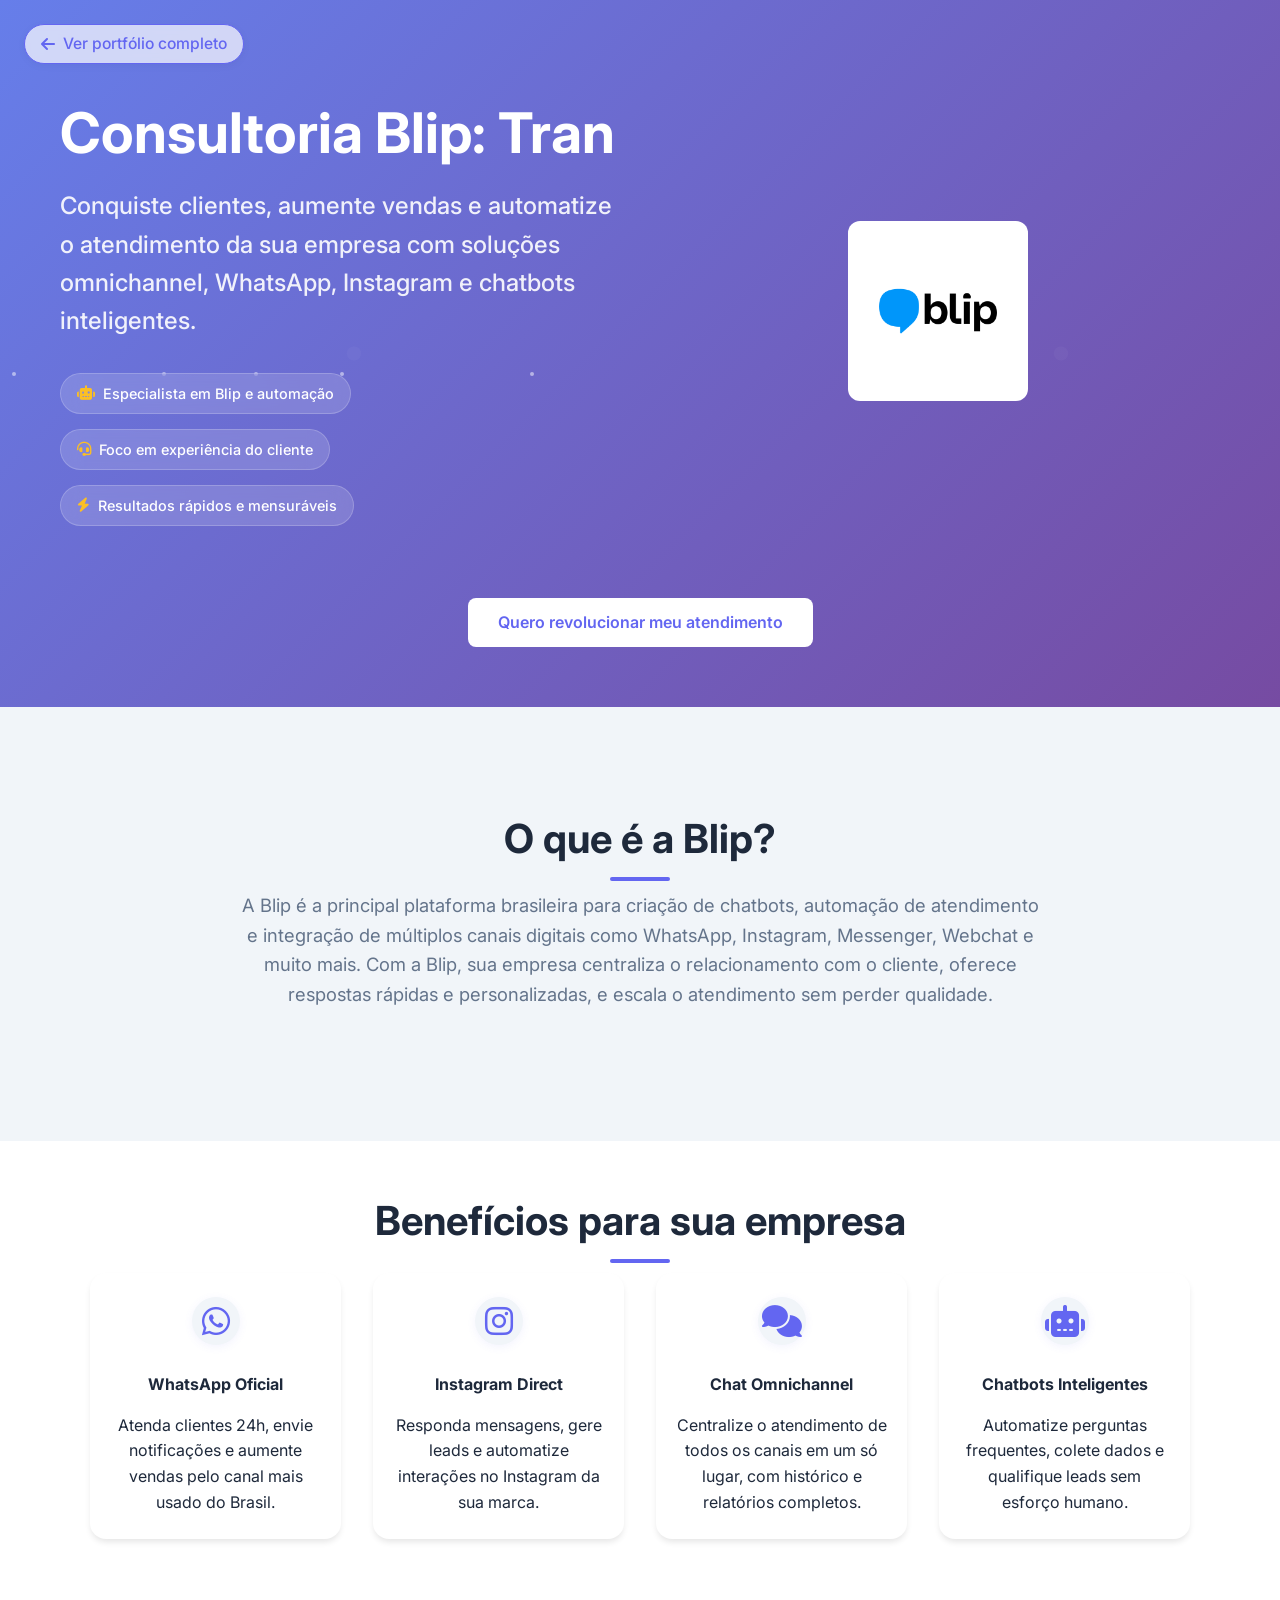
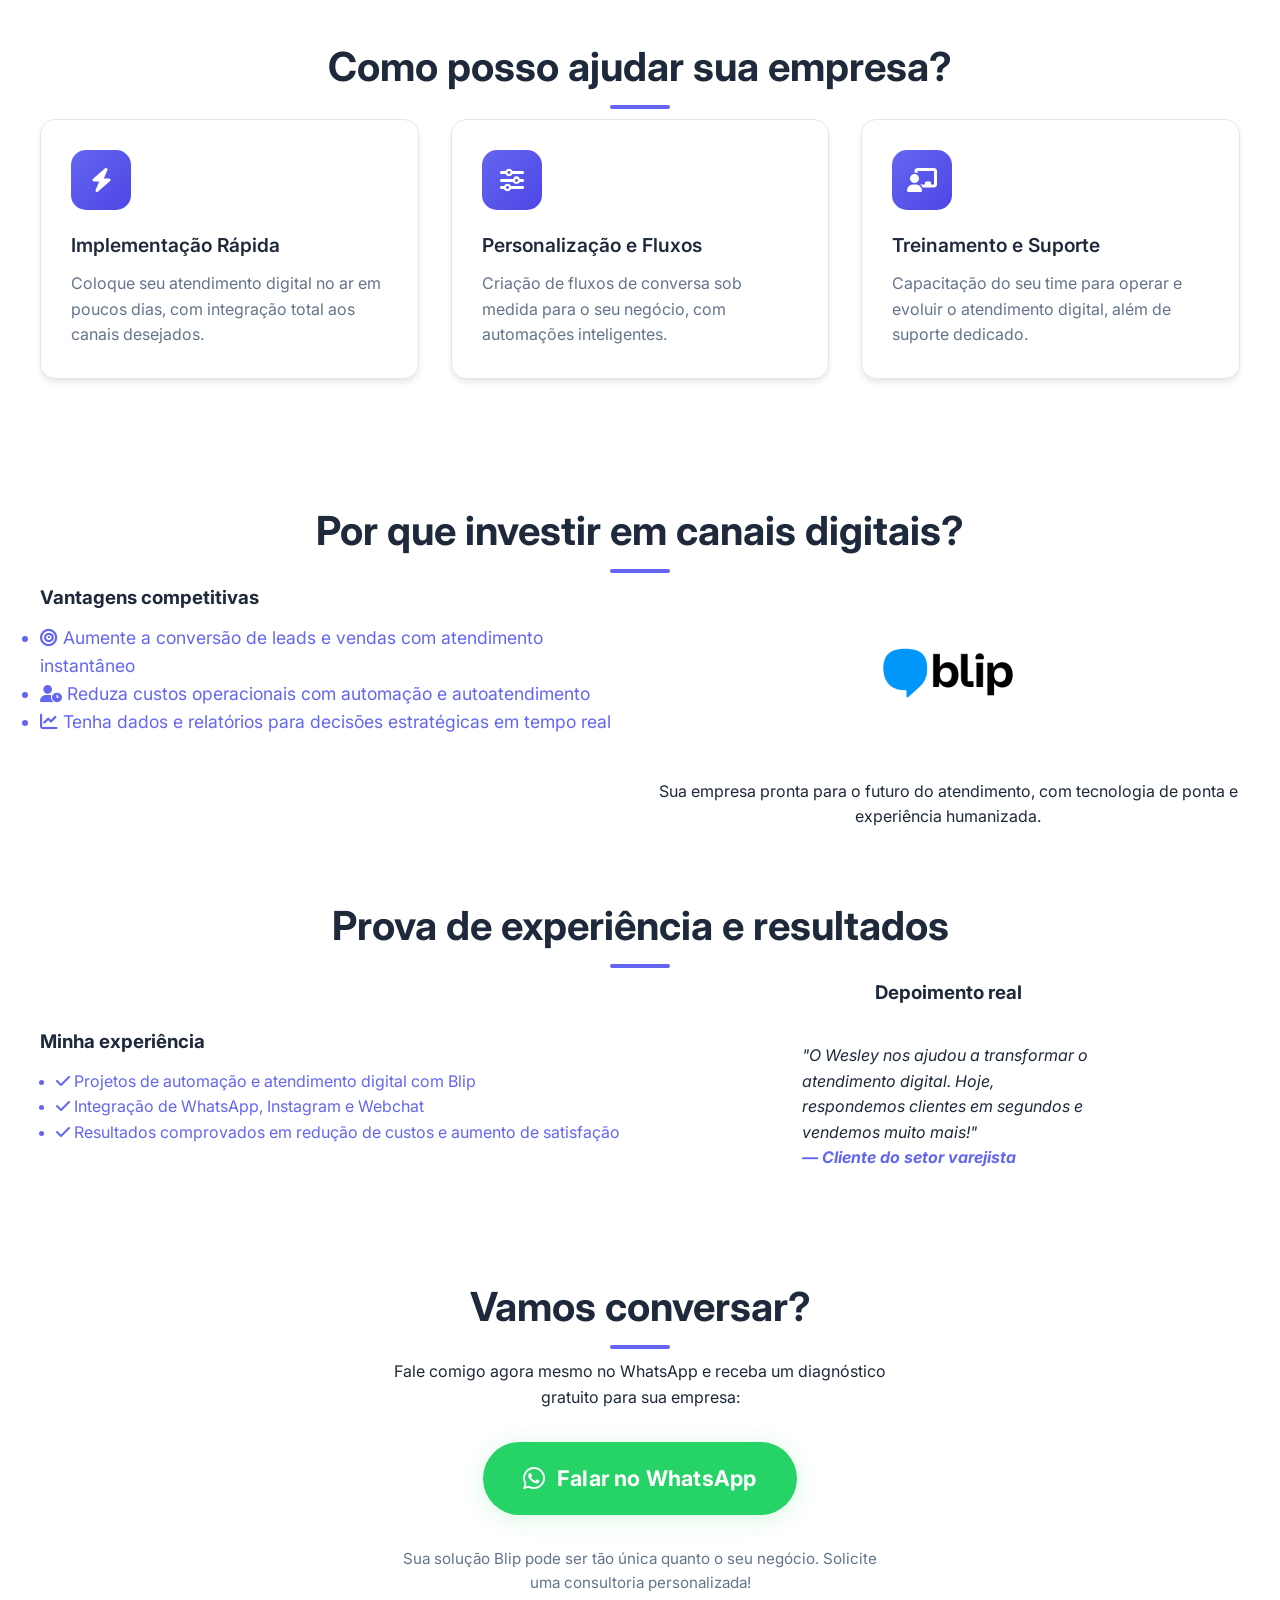
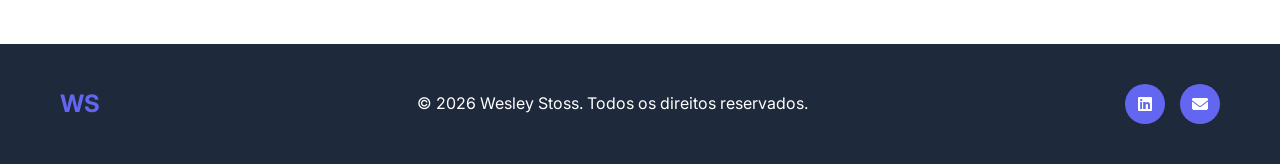
==== commit 0c93d113: "Altera os retornos de index.html removendo o html" ====
--- a/lp/blip.html
+++ b/lp/blip.html
@@ -13,7 +13,7 @@
 <body>
     <main>
         <section class="hero disruptivo" style="min-height: 60vh; position: relative;">
-            <a href="/index.html" class="btn-ghost-portfolio" style="position: absolute; top: 24px; left: 24px; z-index: 10; text-decoration: none; display: flex; align-items: center; gap: 0.5rem; padding: 0.4rem 1rem; border-radius: 24px; background: rgba(255,255,255,0.7); color: var(--primary-color); font-weight: 500; font-size: 0.98rem; border: 1.5px solid var(--primary-color); box-shadow: 0 2px 8px rgba(0,0,0,0.04); transition: background .2s, color .2s, border .2s; backdrop-filter: blur(4px);">
+            <a href="/" class="btn-ghost-portfolio" style="position: absolute; top: 24px; left: 24px; z-index: 10; text-decoration: none; display: flex; align-items: center; gap: 0.5rem; padding: 0.4rem 1rem; border-radius: 24px; background: rgba(255,255,255,0.7); color: var(--primary-color); font-weight: 500; font-size: 0.98rem; border: 1.5px solid var(--primary-color); box-shadow: 0 2px 8px rgba(0,0,0,0.04); transition: background .2s, color .2s, border .2s; backdrop-filter: blur(4px);">
                 <i class="fas fa-arrow-left" style="font-size: 1rem;"></i> <span>Ver portfólio completo</span>
             </a>
             <div class="hero-container" style="display: flex; flex-wrap: wrap; align-items: center; gap: 2rem;">
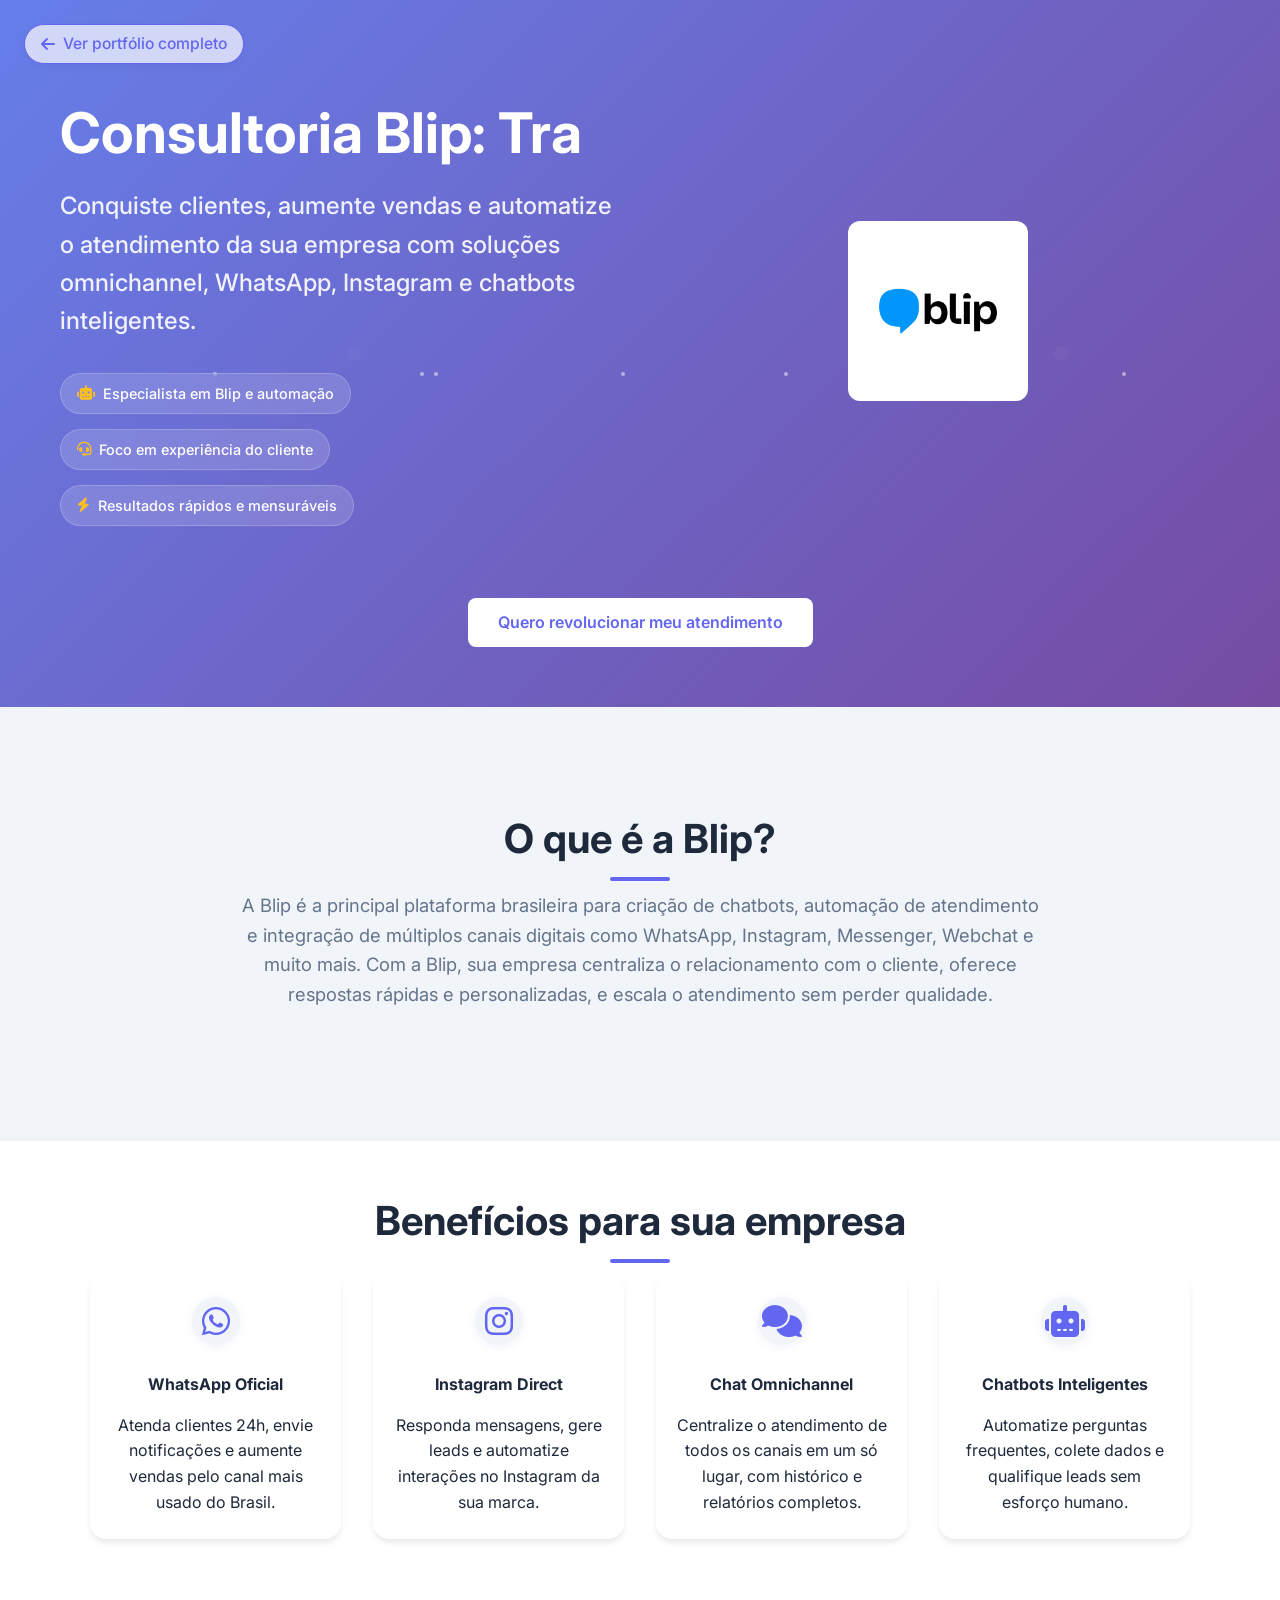
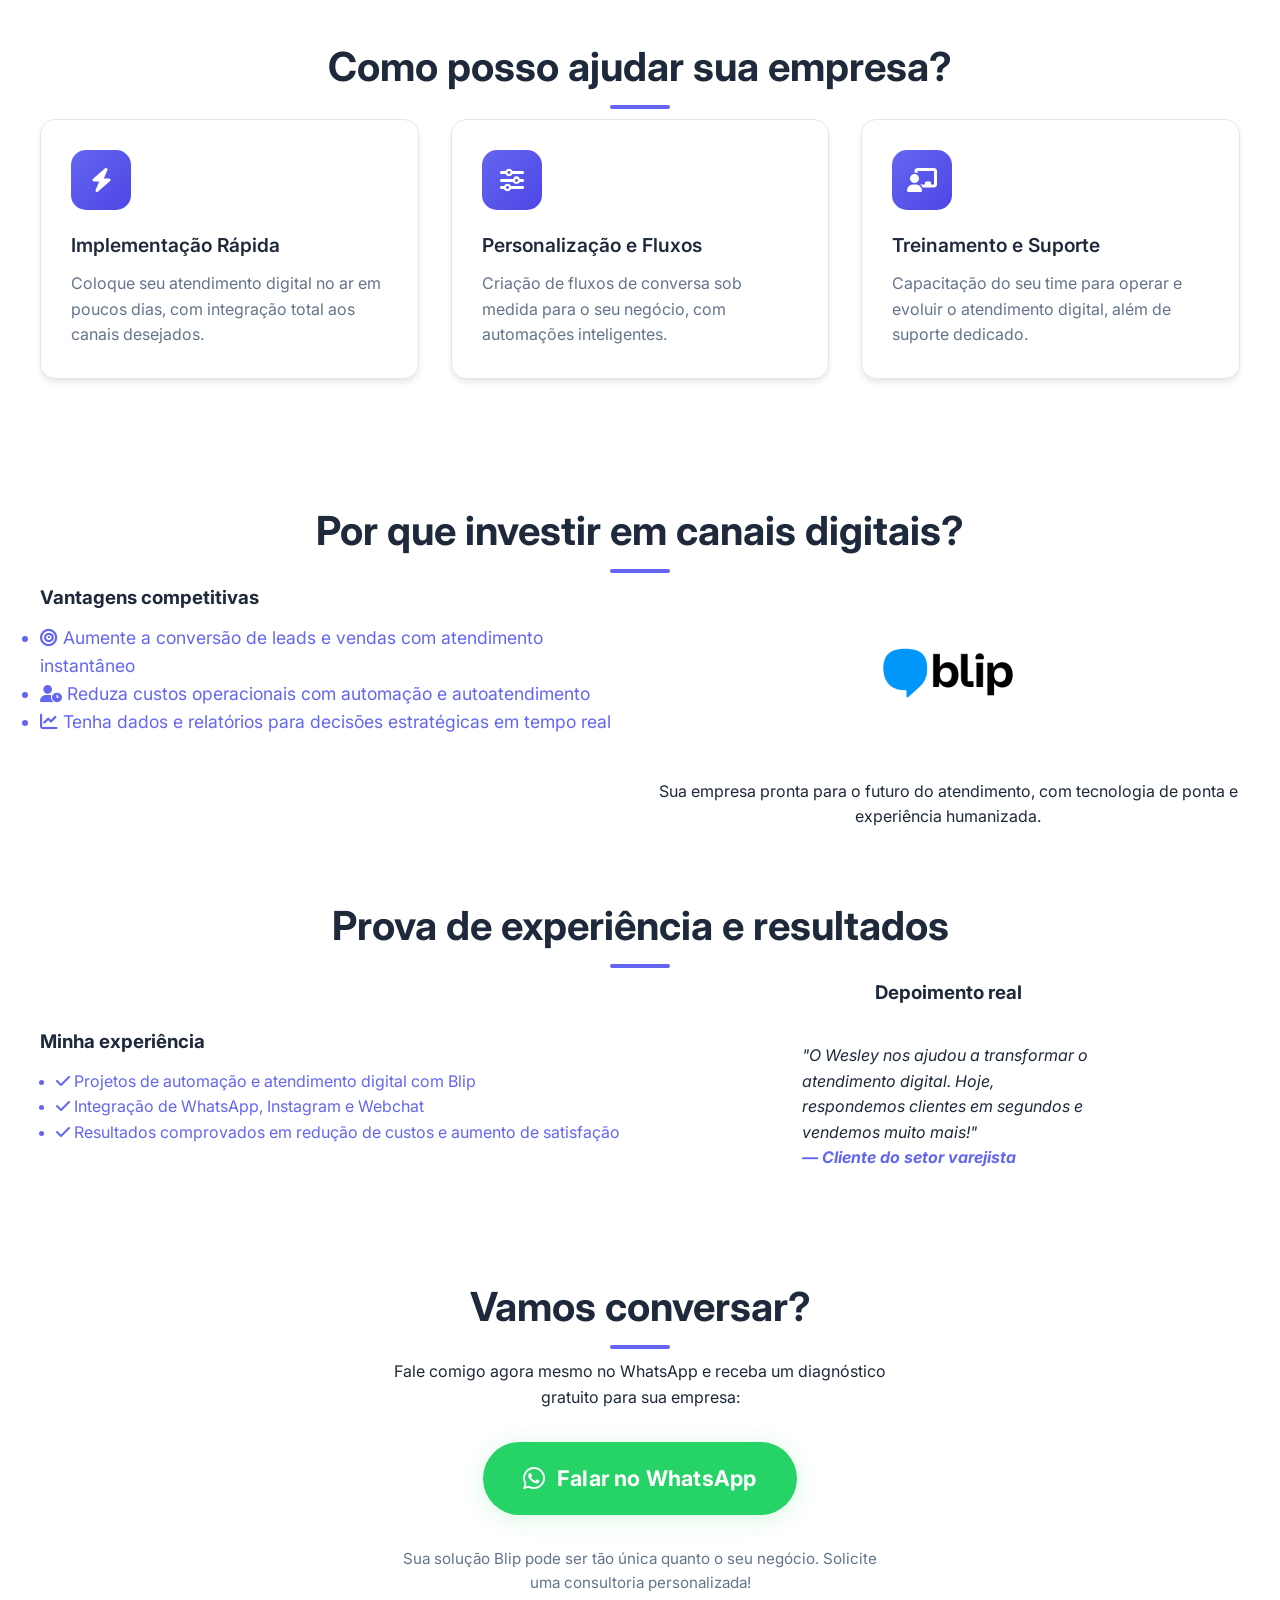
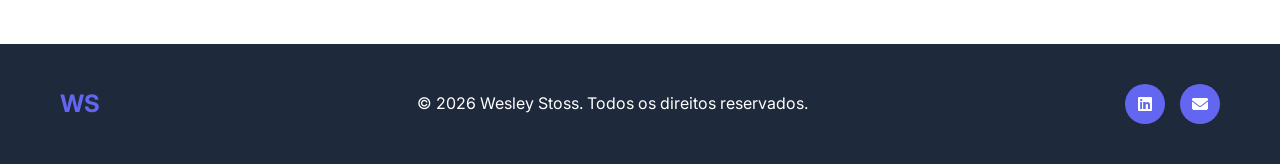
==== commit 220a6dad: "Atualiza os links de contato no WhatsApp nas páginas Blip, Salesforce e Zendesk, substituindo o núme" ====
--- a/lp/blip.html
+++ b/lp/blip.html
@@ -133,7 +133,7 @@
             <div class="about-content" style="max-width: 500px; margin: 0 auto; text-align: center;">
                 <h2 class="section-title">Vamos conversar?</h2>
                 <p>Fale comigo agora mesmo no WhatsApp e receba um diagnóstico gratuito para sua empresa:</p>
-                <a href="https://wa.me/SEUNUMEROAQUI?text=Ol%C3%A1%2C+gostaria+de+uma+consultoria+Blip" target="_blank" class="btn-whatsapp-destaque">
+                <a href="https://wa.me/6199241137?text=Ol%C3%A1%2C+gostaria+de+uma+consultoria+Blip" target="_blank" class="btn-whatsapp-destaque">
                     <i class="fab fa-whatsapp"></i> Falar no WhatsApp
                 </a>
                 <p style="margin-top: 1.5rem; color: var(--text-secondary); font-size: 0.95rem;">Sua solução Blip pode ser tão única quanto o seu negócio. Solicite uma consultoria personalizada!</p>
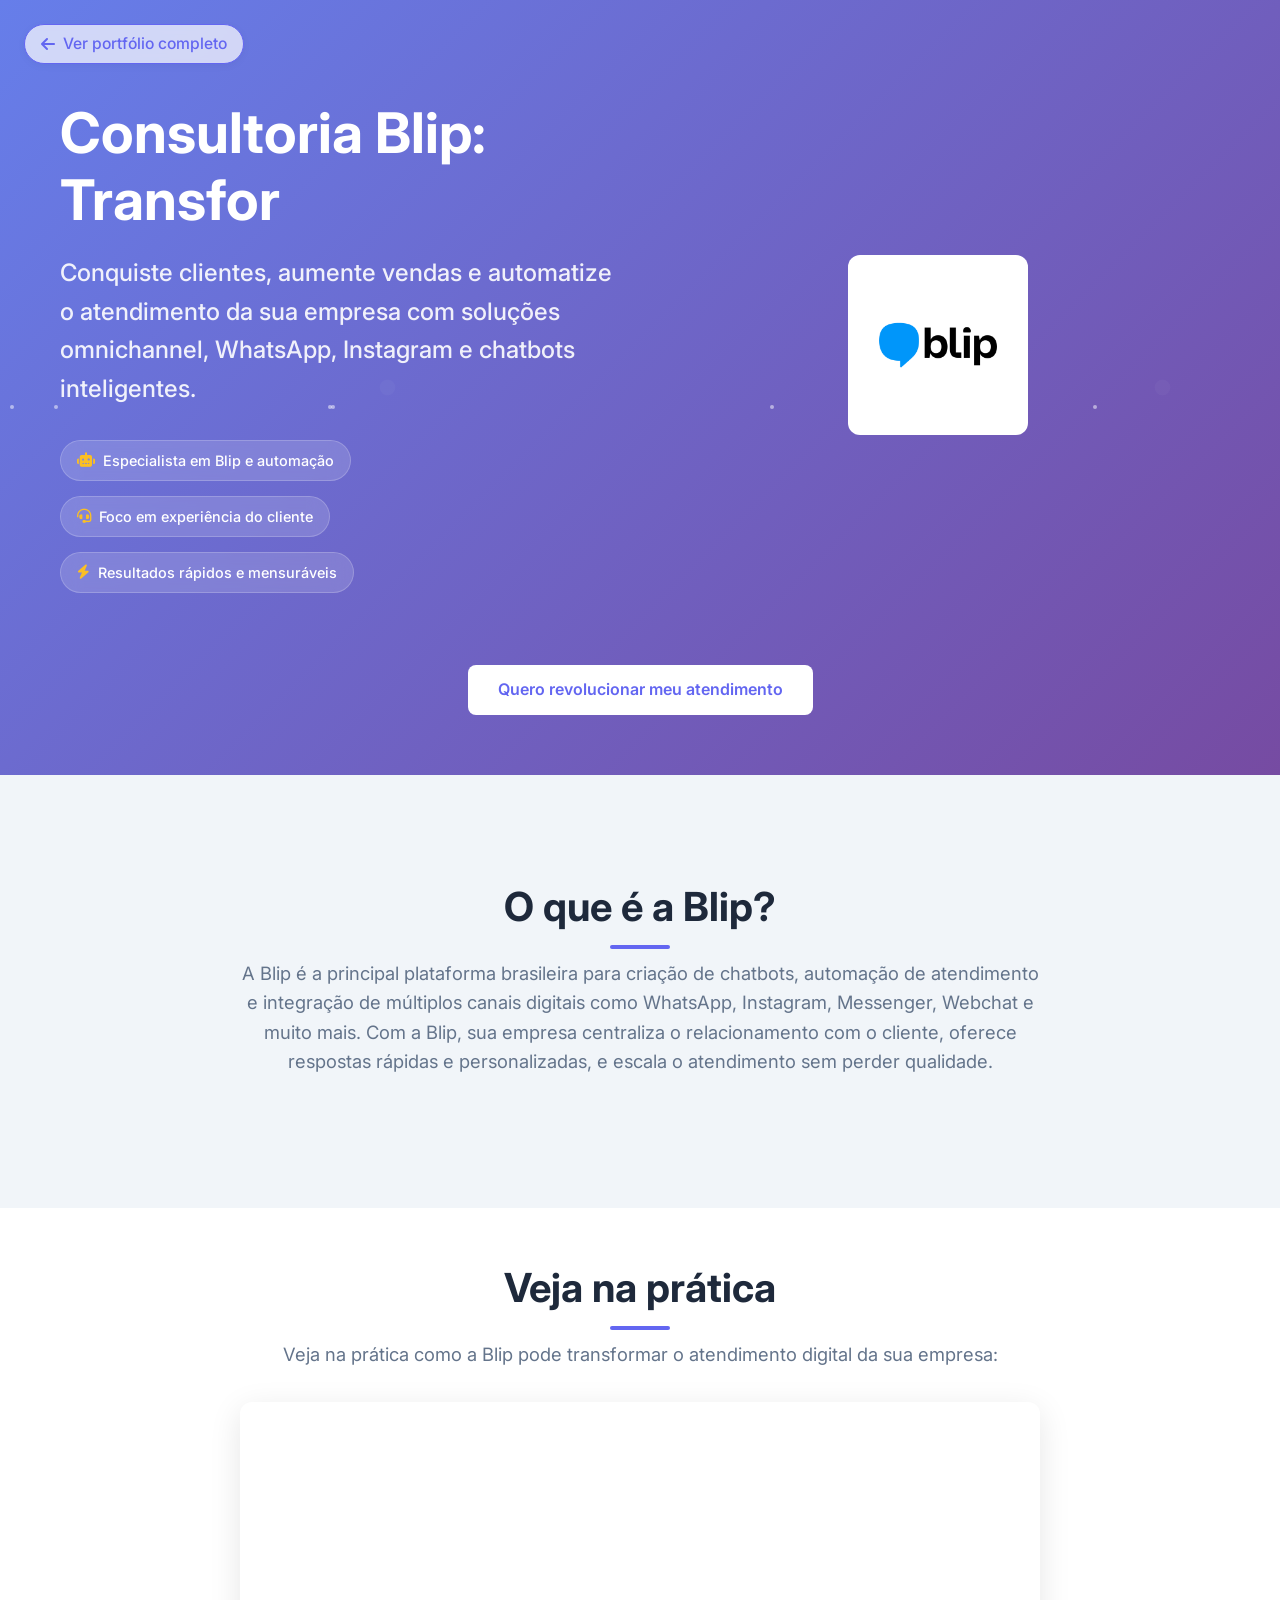
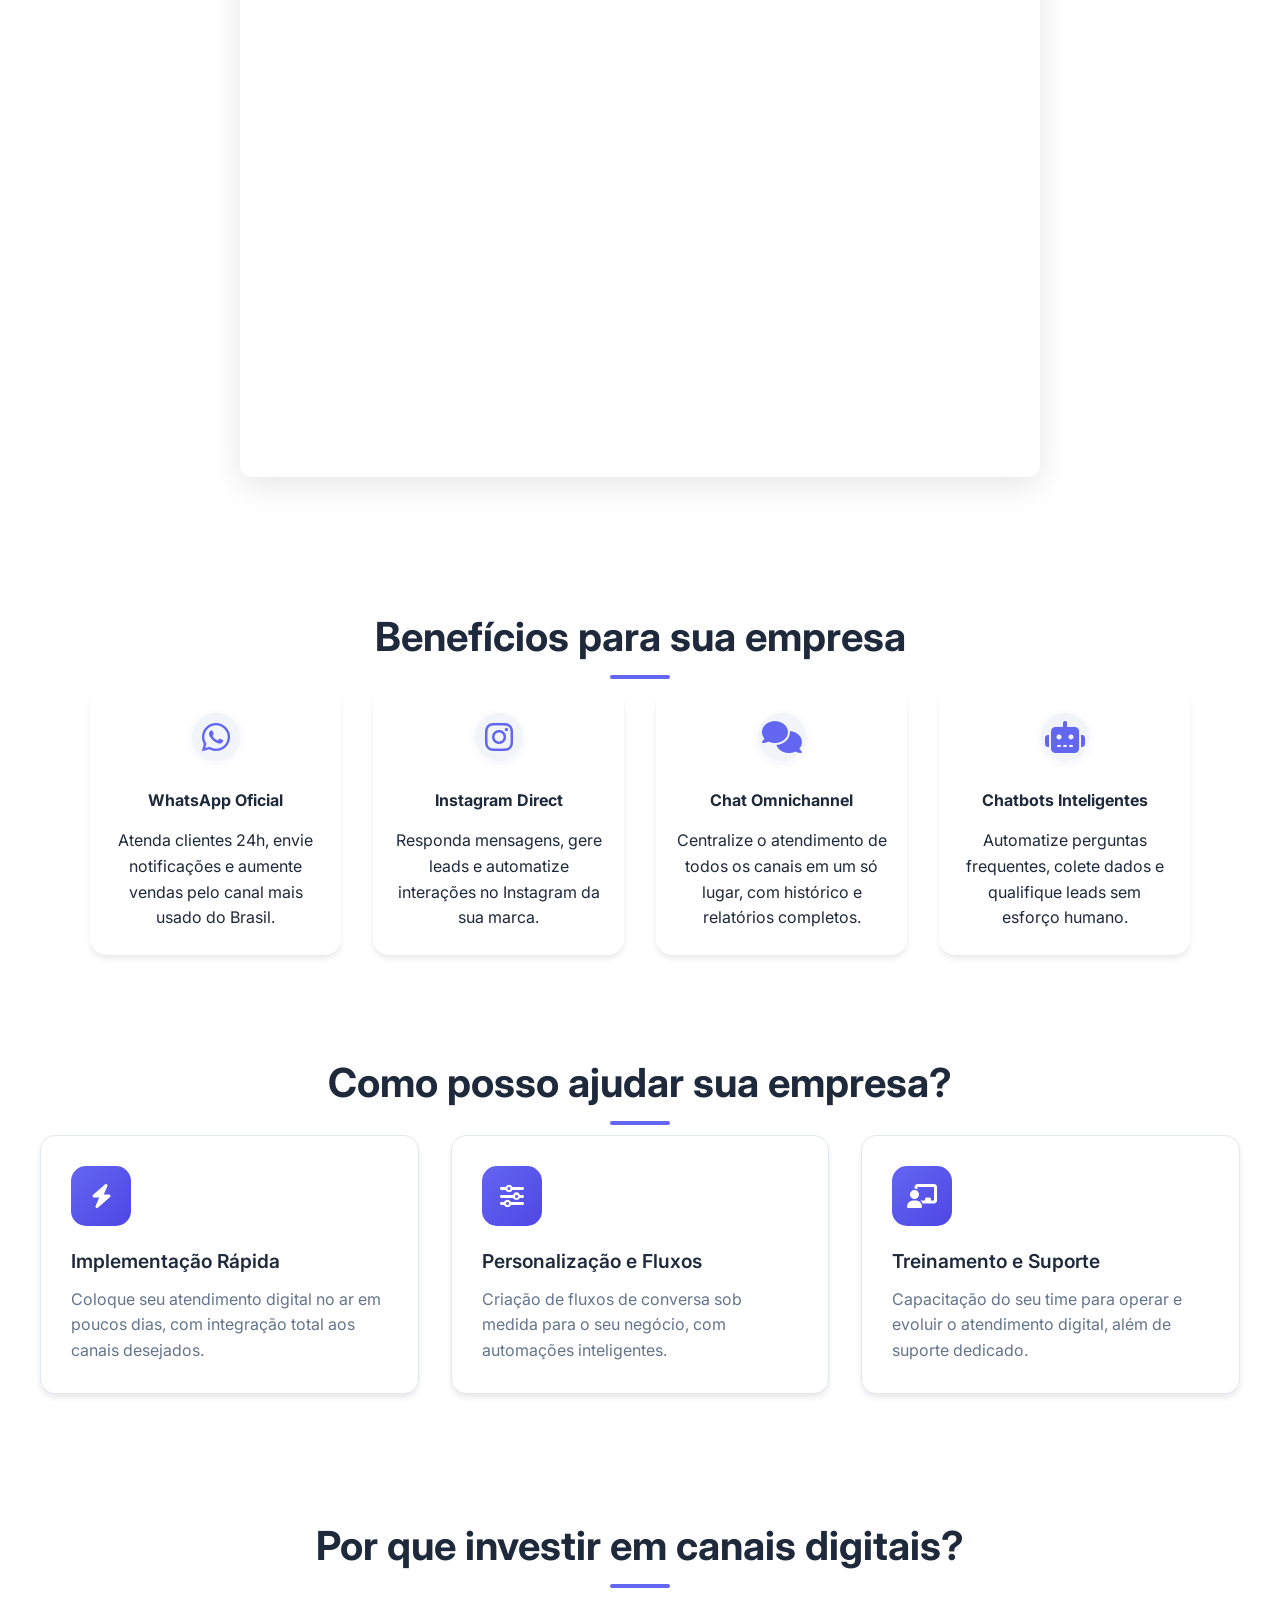
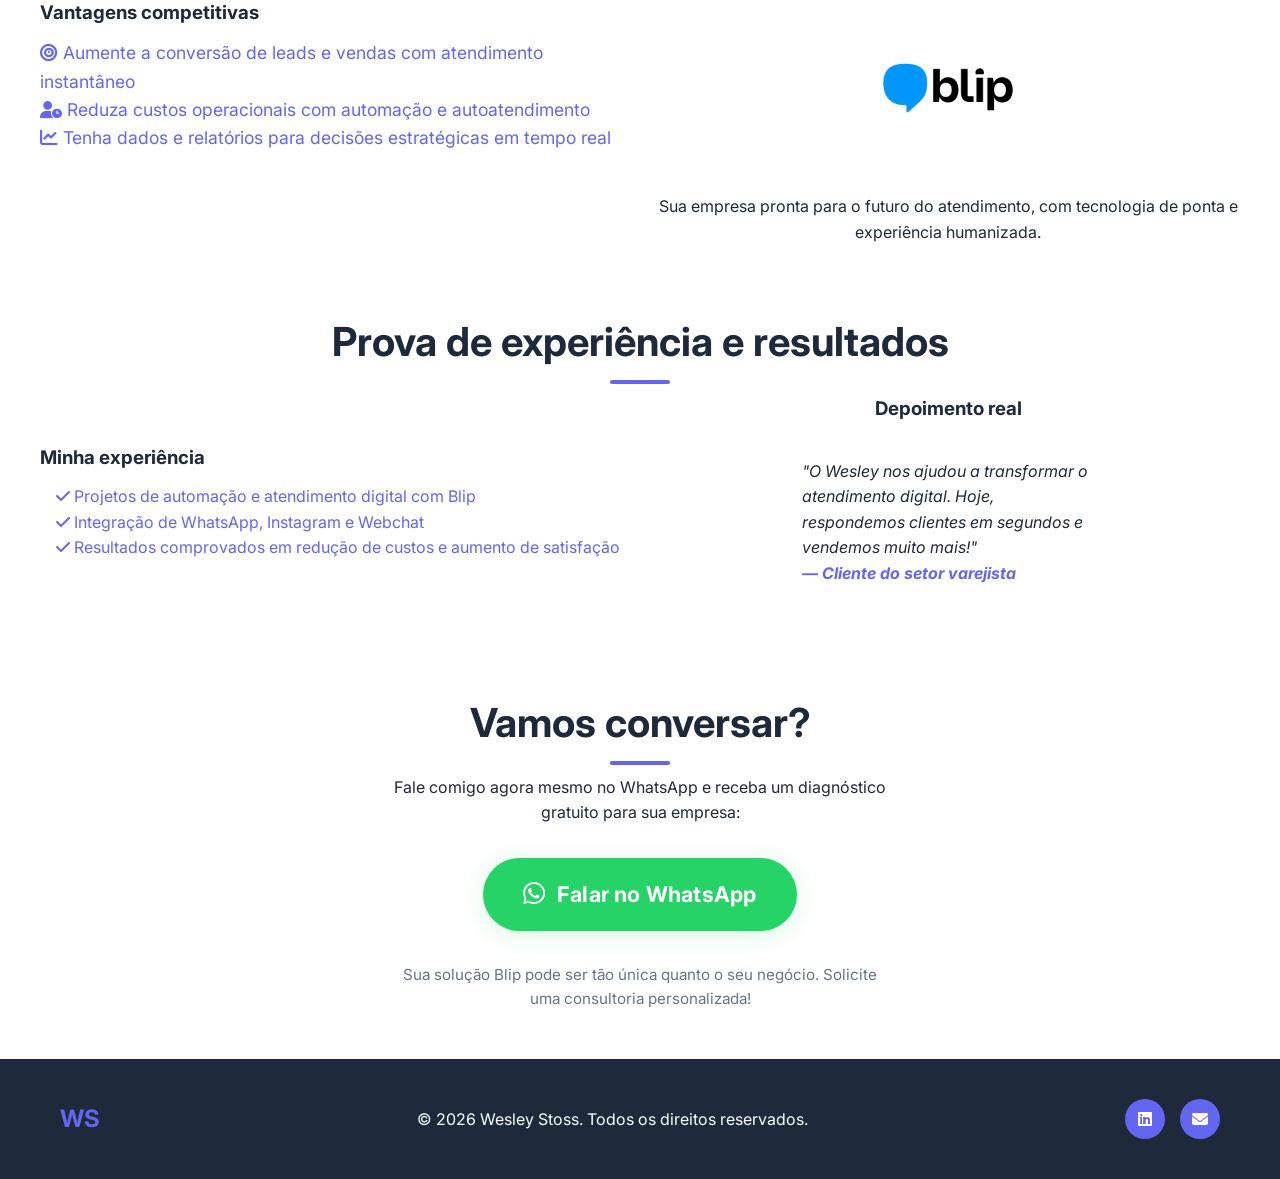
==== commit 7eaac9f1: "Adiciona nova seção "Veja na prática" em blip.html com um vídeo demonstrativo, melhorando a apresent" ====
--- a/lp/blip.html
+++ b/lp/blip.html
@@ -38,6 +38,15 @@
             <div class="container about-content">
                 <h2 class="section-title">O que é a Blip?</h2>
                 <p style="font-size: 1.15rem; color: var(--text-secondary); max-width: 800px; margin: 0 auto 2rem auto; text-align: center;">A Blip é a principal plataforma brasileira para criação de chatbots, automação de atendimento e integração de múltiplos canais digitais como WhatsApp, Instagram, Messenger, Webchat e muito mais. Com a Blip, sua empresa centraliza o relacionamento com o cliente, oferece respostas rápidas e personalizadas, e escala o atendimento sem perder qualidade.</p>
+            </div>
+        </section>
+        <section class="container" style="padding: 3rem 0;">
+            <h2 class="section-title">Veja na prática</h2>
+            <p style="font-size: 1.15rem; color: var(--text-secondary); max-width: 800px; margin: 0 auto 2rem auto; text-align: center;">Veja na prática como a Blip pode transformar o atendimento digital da sua empresa:</p>
+            <div style="display: flex; justify-content: center; margin: 2rem 0;">
+                <div style="position: relative; width: 100%; max-width: 800px; max-height: 450px; padding-bottom: 56.25%;">
+                    <iframe style="position: absolute; top: 0; left: 0; width: 100%; height: 100%; border: none; border-radius: 12px; box-shadow: 0 8px 32px rgba(0,0,0,0.1);" src="https://www.youtube.com/embed/ZcnqB4K03y0" title="Demonstração Blip" frameborder="0" allow="accelerometer; autoplay; clipboard-write; encrypted-media; gyroscope; picture-in-picture" allowfullscreen></iframe>
+                </div>
             </div>
         </section>
         <section class="container" style="padding: 3rem 0;">
@@ -96,7 +105,7 @@
             <div style="display: flex; flex-wrap: wrap; gap: 2rem; align-items: flex-start;">
                 <div style="flex: 1 1 350px; min-width: 300px; display: flex; flex-direction: column; align-items: flex-start;">
                     <h3 style="margin-bottom: 0.7rem;">Vantagens competitivas</h3>
-                    <ul style="color: var(--primary-color); font-size: 1.1rem; margin-top: 0;">
+                    <ul style="color: var(--primary-color); font-size: 1.1rem; margin-top: 0; list-style: none;">
                         <li><i class="fas fa-bullseye"></i> Aumente a conversão de leads e vendas com atendimento instantâneo</li>
                         <li><i class="fas fa-user-clock"></i> Reduza custos operacionais com automação e autoatendimento</li>
                         <li><i class="fas fa-chart-line"></i> Tenha dados e relatórios para decisões estratégicas em tempo real</li>
@@ -113,7 +122,7 @@
             <div style="display: flex; flex-wrap: wrap; gap: 2rem; align-items: center;">
                 <div style="flex: 1 1 350px; min-width: 300px; display: flex; flex-direction: column; align-items: flex-start;">
                     <h3 style="margin-bottom: 0.7rem;">Minha experiência</h3>
-                    <ul style="margin: 0 0 0 1rem; color: var(--primary-color);">
+                    <ul style="margin: 0 0 0 1rem; color: var(--primary-color); list-style: none;">
                         <li><i class="fas fa-check"></i> Projetos de automação e atendimento digital com Blip</li>
                         <li><i class="fas fa-check"></i> Integração de WhatsApp, Instagram e Webchat</li>
                         <li><i class="fas fa-check"></i> Resultados comprovados em redução de custos e aumento de satisfação</li>
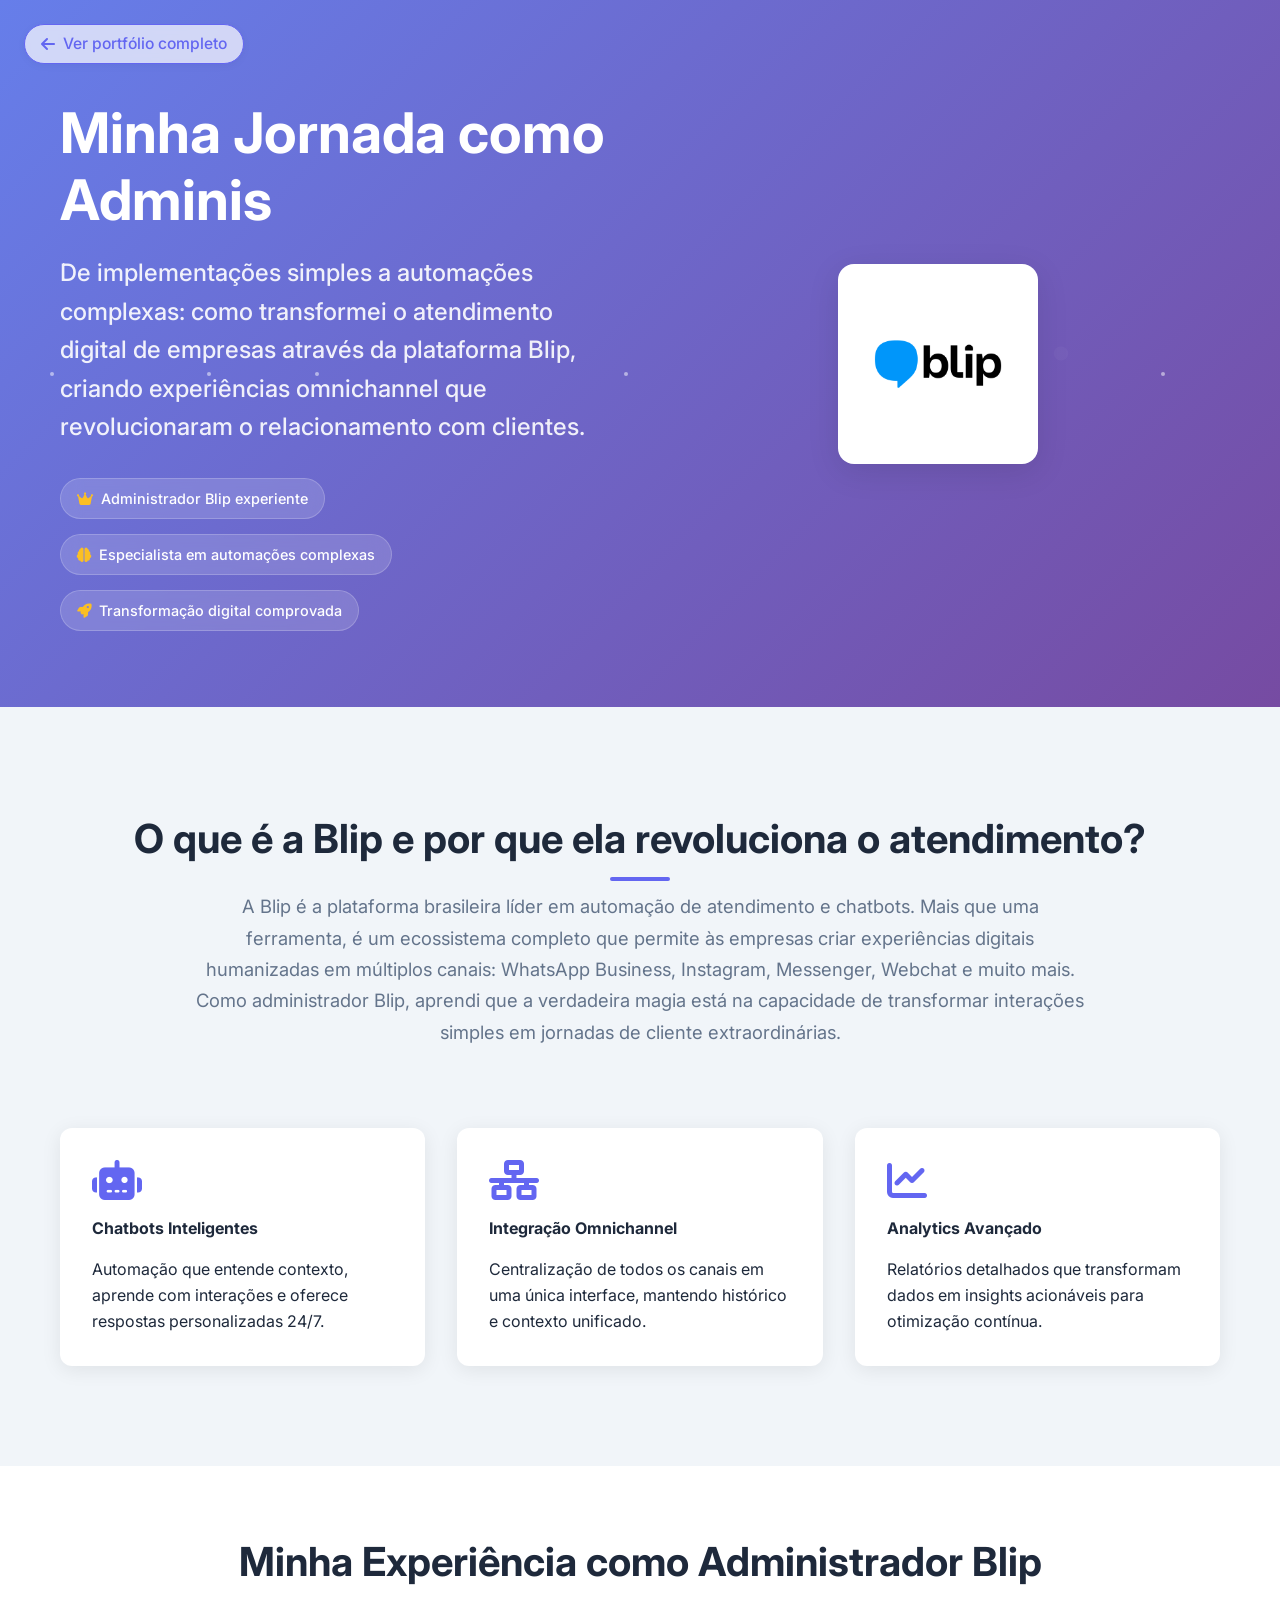
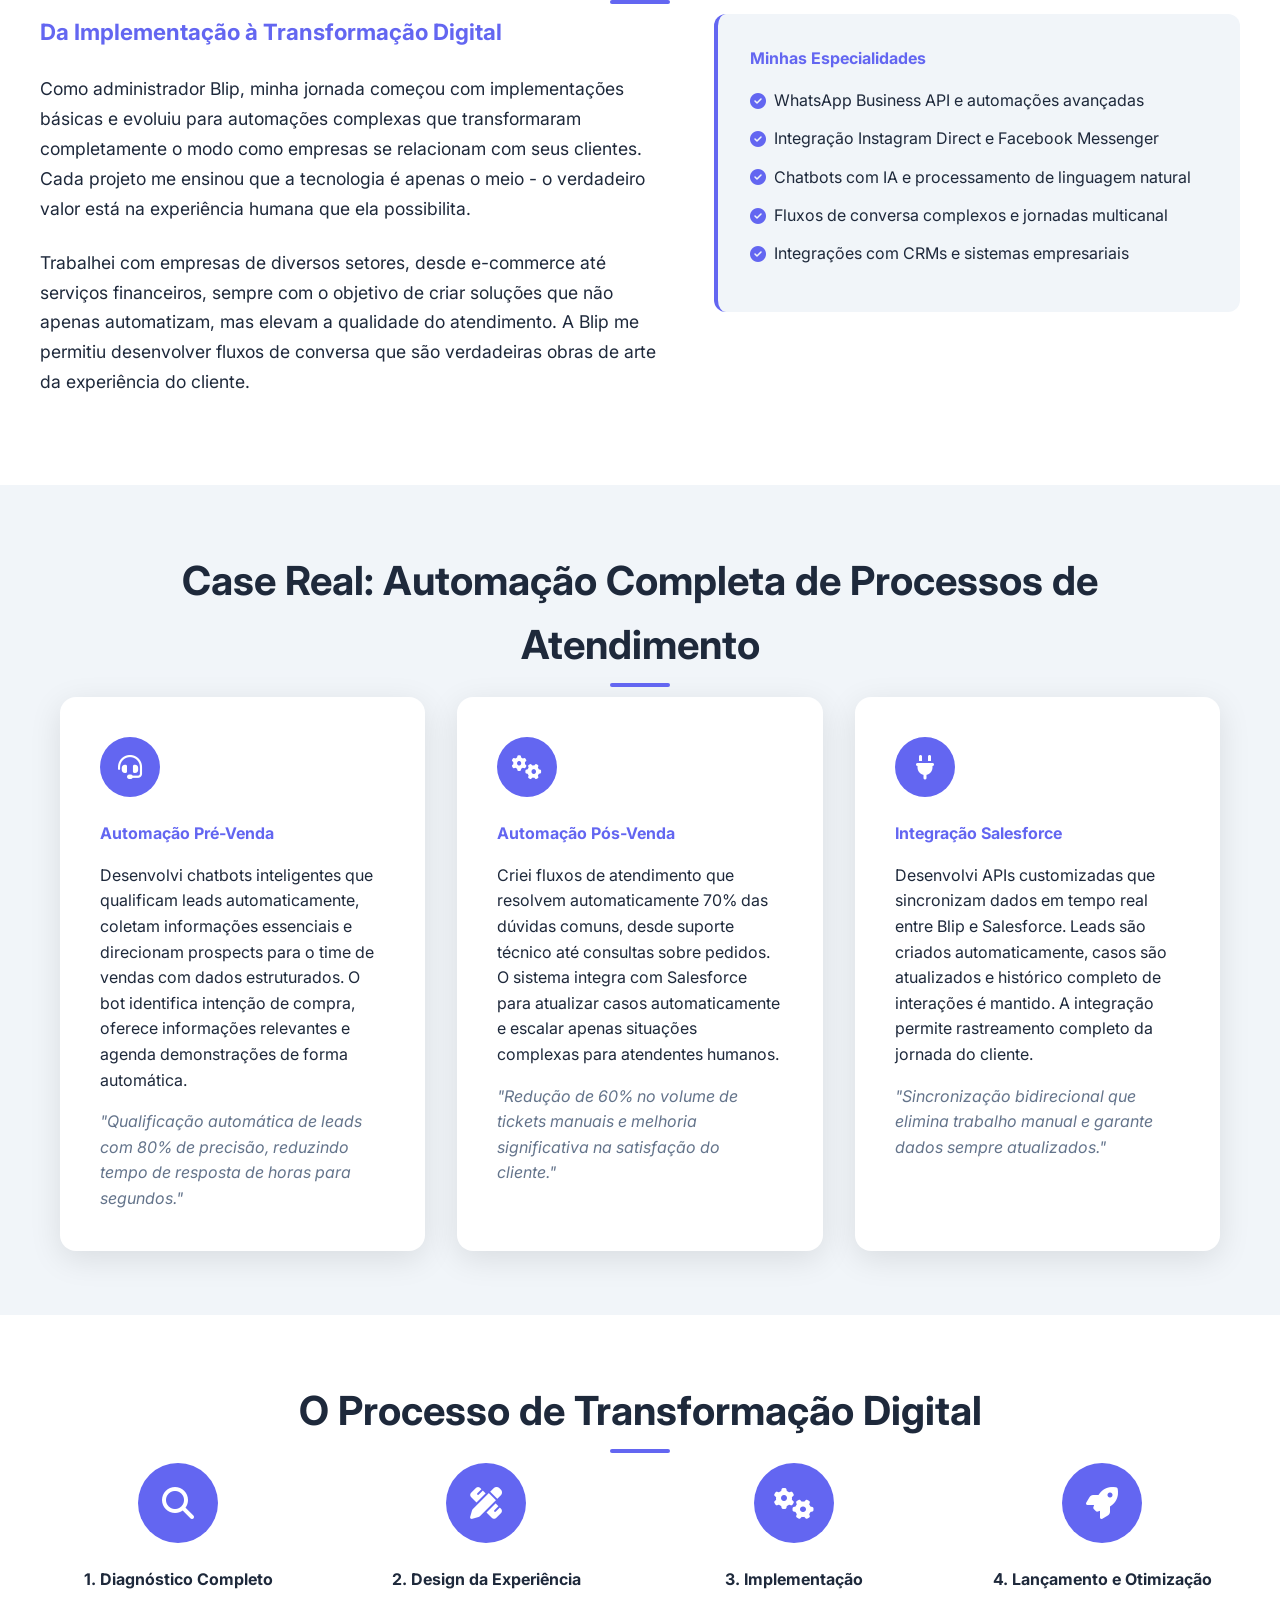
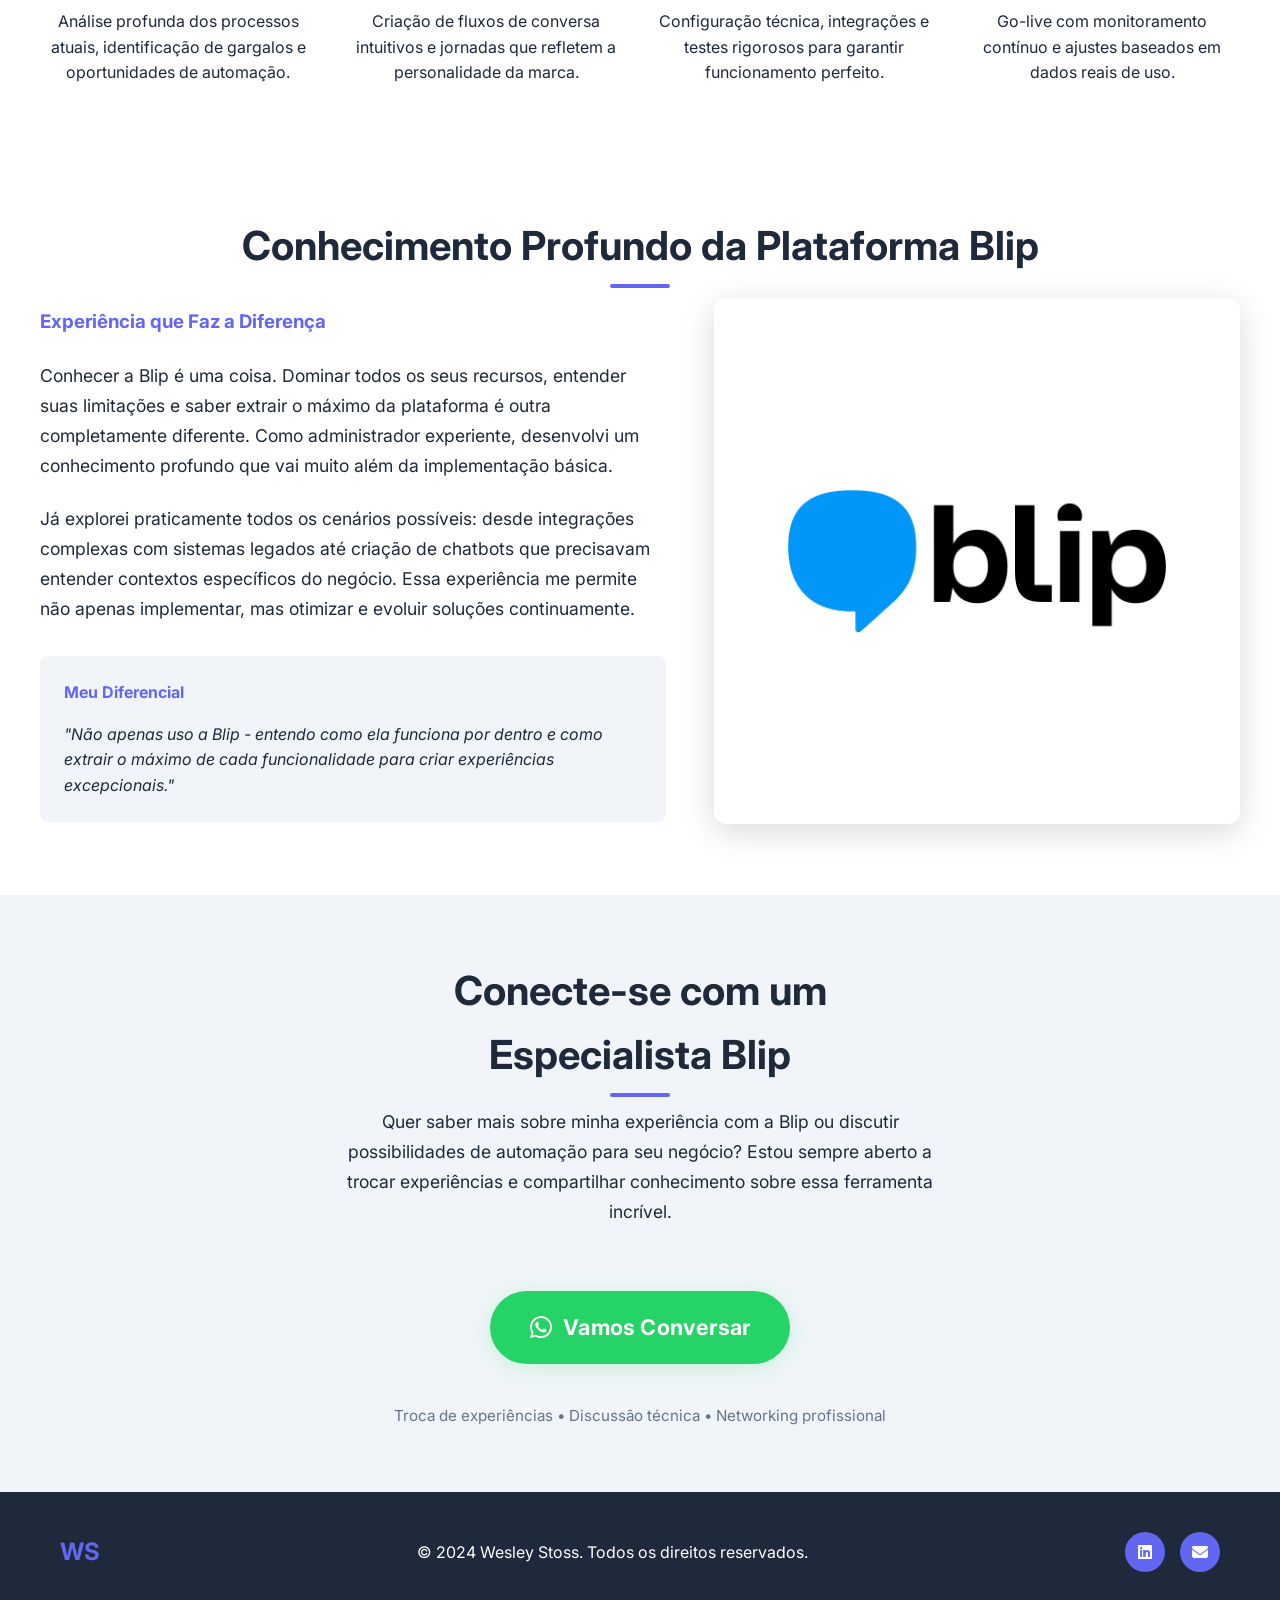
==== commit 1eba06b6: "fix: altera as paginas de lp" ====
--- a/lp/blip.html
+++ b/lp/blip.html
@@ -3,180 +3,252 @@
 <head>
     <meta charset="UTF-8">
     <meta name="viewport" content="width=device-width, initial-scale=1.0">
-    <title>Consultoria Blip | Wesley Stoss</title>
-    <meta name="description" content="Consultoria Blip para empresas que querem vender mais, automatizar o atendimento e conquistar clientes em múltiplos canais digitais. Especialista em soluções omnichannel, WhatsApp, Instagram e chatbots.">
-    <meta name="keywords" content="Consultoria Blip, Blip, Chatbot, WhatsApp, Instagram, Omnichannel, Atendimento Digital, Wesley Stoss">
+    <title>Experiência Blip | Wesley Stoss - Administrador e Especialista</title>
+    <meta name="description" content="Conheça minha jornada como administrador Blip: cases reais, automações complexas, integrações omnichannel e transformação digital de empresas. Especialista em WhatsApp Business, Instagram e chatbots inteligentes.">
+    <meta name="keywords" content="Administrador Blip, Especialista Blip, Chatbot, WhatsApp Business, Instagram, Omnichannel, Automação, Wesley Stoss">
     <link rel="stylesheet" href="../assets/css/styles.css?v=1">
     <link href="https://fonts.googleapis.com/css2?family=Inter:wght@300;400;500;600;700&display=swap" rel="stylesheet">
     <link rel="stylesheet" href="https://cdnjs.cloudflare.com/ajax/libs/font-awesome/6.4.0/css/all.min.css">
 </head>
 <body>
     <main>
-        <section class="hero disruptivo" style="min-height: 60vh; position: relative;">
+        <section class="hero disruptivo" style="min-height: 70vh; position: relative;">
             <a href="/" class="btn-ghost-portfolio" style="position: absolute; top: 24px; left: 24px; z-index: 10; text-decoration: none; display: flex; align-items: center; gap: 0.5rem; padding: 0.4rem 1rem; border-radius: 24px; background: rgba(255,255,255,0.7); color: var(--primary-color); font-weight: 500; font-size: 0.98rem; border: 1.5px solid var(--primary-color); box-shadow: 0 2px 8px rgba(0,0,0,0.04); transition: background .2s, color .2s, border .2s; backdrop-filter: blur(4px);">
                 <i class="fas fa-arrow-left" style="font-size: 1rem;"></i> <span>Ver portfólio completo</span>
             </a>
             <div class="hero-container" style="display: flex; flex-wrap: wrap; align-items: center; gap: 2rem;">
                 <div style="flex: 1 1 350px; min-width: 300px;">
-                    <h1 class="hero-title">Consultoria Blip: Transforme seu Atendimento Digital</h1>
-                    <p class="hero-subtitle">Conquiste clientes, aumente vendas e automatize o atendimento da sua empresa com soluções omnichannel, WhatsApp, Instagram e chatbots inteligentes.</p>
+                    <h1 class="hero-title">Minha Jornada como Administrador Blip</h1>
+                    <p class="hero-subtitle">De implementações simples a automações complexas: como transformei o atendimento digital de empresas através da plataforma Blip, criando experiências omnichannel que revolucionaram o relacionamento com clientes.</p>
                     <ul class="hero-badges" style="margin: 2rem 0 1rem 0;">
-                        <li class="hero-badge"><i class="fas fa-robot"></i> Especialista em Blip e automação</li>
-                        <li class="hero-badge"><i class="fas fa-headset"></i> Foco em experiência do cliente</li>
-                        <li class="hero-badge"><i class="fas fa-bolt"></i> Resultados rápidos e mensuráveis</li>
+                        <li class="hero-badge"><i class="fas fa-crown"></i> Administrador Blip experiente</li>
+                        <li class="hero-badge"><i class="fas fa-brain"></i> Especialista em automações complexas</li>
+                        <li class="hero-badge"><i class="fas fa-rocket"></i> Transformação digital comprovada</li>
                     </ul>
                 </div>
                 <div style="flex: 1 1 350px; min-width: 300px; text-align: center; display: flex; flex-direction: column; align-items: center;">
-                    <img src="..\assets\images\blip.png" alt="Blip Logo" style="max-width: 180px; height: auto; margin-bottom: 1.2rem; background: #fff; border-radius: 12px; padding: 8px;">
-                </div>
-                <div class="hero-cta-mobile" style="width: 100%; display: flex; justify-content: center; margin-top: 1.5rem;">
-                    <a href="#contato" class="btn btn-primary">Quero revolucionar meu atendimento</a>
-                </div>
-            </div>
-        </section>
+                    <img src="..\assets\images\blip.png" alt="Blip Logo" style="max-width: 200px; height: auto; margin-bottom: 1.2rem; background: #fff; border-radius: 16px; padding: 12px; box-shadow: 0 8px 32px rgba(0,0,0,0.1);">
+                </div>
+            </div>
+        </section>
+
         <section class="about" style="background: var(--background-alt);">
             <div class="container about-content">
-                <h2 class="section-title">O que é a Blip?</h2>
-                <p style="font-size: 1.15rem; color: var(--text-secondary); max-width: 800px; margin: 0 auto 2rem auto; text-align: center;">A Blip é a principal plataforma brasileira para criação de chatbots, automação de atendimento e integração de múltiplos canais digitais como WhatsApp, Instagram, Messenger, Webchat e muito mais. Com a Blip, sua empresa centraliza o relacionamento com o cliente, oferece respostas rápidas e personalizadas, e escala o atendimento sem perder qualidade.</p>
-            </div>
-        </section>
-        <section class="container" style="padding: 3rem 0;">
-            <h2 class="section-title">Veja na prática</h2>
-            <p style="font-size: 1.15rem; color: var(--text-secondary); max-width: 800px; margin: 0 auto 2rem auto; text-align: center;">Veja na prática como a Blip pode transformar o atendimento digital da sua empresa:</p>
-            <div style="display: flex; justify-content: center; margin: 2rem 0;">
-                <div style="position: relative; width: 100%; max-width: 800px; max-height: 450px; padding-bottom: 56.25%;">
-                    <iframe style="position: absolute; top: 0; left: 0; width: 100%; height: 100%; border: none; border-radius: 12px; box-shadow: 0 8px 32px rgba(0,0,0,0.1);" src="https://www.youtube.com/embed/ZcnqB4K03y0" title="Demonstração Blip" frameborder="0" allow="accelerometer; autoplay; clipboard-write; encrypted-media; gyroscope; picture-in-picture" allowfullscreen></iframe>
-                </div>
-            </div>
-        </section>
-        <section class="container" style="padding: 3rem 0;">
-            <h2 class="section-title">Benefícios para sua empresa</h2>
-            <div class="value-propositions" style="display: flex; flex-wrap: wrap; gap: 2rem; justify-content: center;">
-                <div class="value-item" style="flex: 1 1 220px; min-width: 220px;">
-                    <i class="fab fa-whatsapp"></i>
-                    <h4>WhatsApp Oficial</h4>
-                    <p>Atenda clientes 24h, envie notificações e aumente vendas pelo canal mais usado do Brasil.</p>
-                </div>
-                <div class="value-item" style="flex: 1 1 220px; min-width: 220px;">
-                    <i class="fab fa-instagram"></i>
-                    <h4>Instagram Direct</h4>
-                    <p>Responda mensagens, gere leads e automatize interações no Instagram da sua marca.</p>
-                </div>
-                <div class="value-item" style="flex: 1 1 220px; min-width: 220px;">
-                    <i class="fas fa-comments"></i>
-                    <h4>Chat Omnichannel</h4>
-                    <p>Centralize o atendimento de todos os canais em um só lugar, com histórico e relatórios completos.</p>
-                </div>
-                <div class="value-item" style="flex: 1 1 220px; min-width: 220px;">
-                    <i class="fas fa-robot"></i>
-                    <h4>Chatbots Inteligentes</h4>
-                    <p>Automatize perguntas frequentes, colete dados e qualifique leads sem esforço humano.</p>
-                </div>
-            </div>
-        </section>
-        <section class="container" style="padding: 3rem 0;">
-            <h2 class="section-title">Como posso ajudar sua empresa?</h2>
-            <div class="skills-highlights" style="display: flex; flex-wrap: wrap; gap: 2rem; justify-content: center;">
-                <div class="skill-highlight" style="flex: 1 1 260px; min-width: 240px;">
-                    <div class="highlight-icon"><i class="fas fa-bolt"></i></div>
-                    <div class="highlight-content">
-                        <h4>Implementação Rápida</h4>
-                        <p>Coloque seu atendimento digital no ar em poucos dias, com integração total aos canais desejados.</p>
-                    </div>
-                </div>
-                <div class="skill-highlight" style="flex: 1 1 260px; min-width: 240px;">
-                    <div class="highlight-icon"><i class="fas fa-sliders-h"></i></div>
-                    <div class="highlight-content">
-                        <h4>Personalização e Fluxos</h4>
-                        <p>Criação de fluxos de conversa sob medida para o seu negócio, com automações inteligentes.</p>
-                    </div>
-                </div>
-                <div class="skill-highlight" style="flex: 1 1 260px; min-width: 240px;">
-                    <div class="highlight-icon"><i class="fas fa-chalkboard-teacher"></i></div>
-                    <div class="highlight-content">
-                        <h4>Treinamento e Suporte</h4>
-                        <p>Capacitação do seu time para operar e evoluir o atendimento digital, além de suporte dedicado.</p>
-                    </div>
-                </div>
-            </div>
-        </section>
-        <section class="container" style="padding: 2rem 0;">
-            <h2 class="section-title">Por que investir em canais digitais?</h2>
-            <div style="display: flex; flex-wrap: wrap; gap: 2rem; align-items: flex-start;">
-                <div style="flex: 1 1 350px; min-width: 300px; display: flex; flex-direction: column; align-items: flex-start;">
-                    <h3 style="margin-bottom: 0.7rem;">Vantagens competitivas</h3>
-                    <ul style="color: var(--primary-color); font-size: 1.1rem; margin-top: 0; list-style: none;">
-                        <li><i class="fas fa-bullseye"></i> Aumente a conversão de leads e vendas com atendimento instantâneo</li>
-                        <li><i class="fas fa-user-clock"></i> Reduza custos operacionais com automação e autoatendimento</li>
-                        <li><i class="fas fa-chart-line"></i> Tenha dados e relatórios para decisões estratégicas em tempo real</li>
-                    </ul>
-                </div>
-                <div style="flex: 1 1 350px; min-width: 300px; display: flex; flex-direction: column; align-items: center;">
-                    <img src="..\assets\images\blip.png" alt="Ilustração Blip" style="max-width: 180px; height: auto; margin-bottom: 1rem;">
-                    <p style="font-size: 1rem; color: var(--text-primary); text-align: center;">Sua empresa pronta para o futuro do atendimento, com tecnologia de ponta e experiência humanizada.</p>
-                </div>
-            </div>
-        </section>
-        <section class="container" style="padding: 2rem 0;">
-            <h2 class="section-title">Prova de experiência e resultados</h2>
-            <div style="display: flex; flex-wrap: wrap; gap: 2rem; align-items: center;">
-                <div style="flex: 1 1 350px; min-width: 300px; display: flex; flex-direction: column; align-items: flex-start;">
-                    <h3 style="margin-bottom: 0.7rem;">Minha experiência</h3>
-                    <ul style="margin: 0 0 0 1rem; color: var(--primary-color); list-style: none;">
-                        <li><i class="fas fa-check"></i> Projetos de automação e atendimento digital com Blip</li>
-                        <li><i class="fas fa-check"></i> Integração de WhatsApp, Instagram e Webchat</li>
-                        <li><i class="fas fa-check"></i> Resultados comprovados em redução de custos e aumento de satisfação</li>
-                    </ul>
-                </div>
-                <div style="flex: 1 1 350px; min-width: 300px; display: flex; flex-direction: column; align-items: center;">
-                    <h3 style="margin-bottom: 0.7rem;">Depoimento real</h3>
-                    <blockquote style="background: var(--background); padding: 1.5rem; border-radius: 8px; font-style: italic; text-align: left; max-width: 340px;">
-                        "O Wesley nos ajudou a transformar o atendimento digital. Hoje, respondemos clientes em segundos e vendemos muito mais!"
-                        <br>
-                        <span style="font-weight: bold; color: var(--primary-color);">— Cliente do setor varejista</span>
-                    </blockquote>
-                </div>
-            </div>
-        </section>
-        <section class="container" id="contato" style="padding: 3rem 0;">
-            <div class="about-content" style="max-width: 500px; margin: 0 auto; text-align: center;">
-                <h2 class="section-title">Vamos conversar?</h2>
-                <p>Fale comigo agora mesmo no WhatsApp e receba um diagnóstico gratuito para sua empresa:</p>
-                <a href="https://wa.me/6199241137?text=Ol%C3%A1%2C+gostaria+de+uma+consultoria+Blip" target="_blank" class="btn-whatsapp-destaque">
-                    <i class="fab fa-whatsapp"></i> Falar no WhatsApp
-                </a>
-                <p style="margin-top: 1.5rem; color: var(--text-secondary); font-size: 0.95rem;">Sua solução Blip pode ser tão única quanto o seu negócio. Solicite uma consultoria personalizada!</p>
-                <style>
-                    .btn-whatsapp-destaque {
-                        display: inline-flex;
-                        align-items: center;
-                        justify-content: center;
-                        gap: 0.7rem;
-                        background: #25d366;
-                        color: #fff !important;
-                        font-size: 1.35rem;
-                        font-weight: 700;
-                        padding: 1.2rem 2.5rem;
-                        border-radius: 40px;
-                        box-shadow: 0 4px 24px rgba(37,211,102,0.18);
-                        margin-top: 2rem;
-                        margin-bottom: 0.5rem;
-                        text-decoration: none;
-                        transition: transform 0.18s, box-shadow 0.18s, background 0.18s;
-                        border: none;
-                        outline: none;
-                        letter-spacing: 0.01em;
-                    }
-                    .btn-whatsapp-destaque i {
-                        font-size: 1.6rem;
-                    }
-                    .btn-whatsapp-destaque:hover, .btn-whatsapp-destaque:focus {
-                        background: #1ebe5d;
-                        transform: scale(1.05) translateY(-2px);
-                        box-shadow: 0 8px 32px rgba(37,211,102,0.25);
-                        color: #fff !important;
-                    }
-                </style>
+                <h2 class="section-title">O que é a Blip e por que ela revoluciona o atendimento?</h2>
+                <p style="font-size: 1.15rem; color: var(--text-secondary); max-width: 900px; margin: 0 auto 2rem auto; text-align: center; line-height: 1.7;">
+                    A Blip é a plataforma brasileira líder em automação de atendimento e chatbots. Mais que uma ferramenta, é um ecossistema completo que permite às empresas criar experiências digitais humanizadas em múltiplos canais: WhatsApp Business, Instagram, Messenger, Webchat e muito mais. Como administrador Blip, aprendi que a verdadeira magia está na capacidade de transformar interações simples em jornadas de cliente extraordinárias.
+                </p>
+                <div style="display: flex; flex-wrap: wrap; gap: 2rem; justify-content: center; margin-top: 3rem;">
+                    <div style="flex: 1 1 280px; background: #fff; padding: 2rem; border-radius: 12px; box-shadow: 0 4px 20px rgba(0,0,0,0.08);">
+                        <i class="fas fa-robot" style="font-size: 2.5rem; color: var(--primary-color); margin-bottom: 1rem;"></i>
+                        <h4 style="margin-bottom: 1rem;">Chatbots Inteligentes</h4>
+                        <p>Automação que entende contexto, aprende com interações e oferece respostas personalizadas 24/7.</p>
+                    </div>
+                    <div style="flex: 1 1 280px; background: #fff; padding: 2rem; border-radius: 12px; box-shadow: 0 4px 20px rgba(0,0,0,0.08);">
+                        <i class="fas fa-network-wired" style="font-size: 2.5rem; color: var(--primary-color); margin-bottom: 1rem;"></i>
+                        <h4 style="margin-bottom: 1rem;">Integração Omnichannel</h4>
+                        <p>Centralização de todos os canais em uma única interface, mantendo histórico e contexto unificado.</p>
+                    </div>
+                    <div style="flex: 1 1 280px; background: #fff; padding: 2rem; border-radius: 12px; box-shadow: 0 4px 20px rgba(0,0,0,0.08);">
+                        <i class="fas fa-chart-line" style="font-size: 2.5rem; color: var(--primary-color); margin-bottom: 1rem;"></i>
+                        <h4 style="margin-bottom: 1rem;">Analytics Avançado</h4>
+                        <p>Relatórios detalhados que transformam dados em insights acionáveis para otimização contínua.</p>
+                    </div>
+                </div>
+            </div>
+        </section>
+
+        <section class="container" style="padding: 4rem 0;">
+            <h2 class="section-title">Minha Experiência como Administrador Blip</h2>
+            <div style="display: flex; flex-wrap: wrap; gap: 3rem; align-items: flex-start;">
+                <div style="flex: 1 1 500px; min-width: 300px;">
+                    <h3 style="color: var(--primary-color); margin-bottom: 1.5rem; font-size: 1.4rem;">Da Implementação à Transformação Digital</h3>
+                    <p style="font-size: 1.1rem; line-height: 1.7; margin-bottom: 1.5rem;">
+                        Como administrador Blip, minha jornada começou com implementações básicas e evoluiu para automações complexas que transformaram completamente o modo como empresas se relacionam com seus clientes. Cada projeto me ensinou que a tecnologia é apenas o meio - o verdadeiro valor está na experiência humana que ela possibilita.
+                    </p>
+                    <p style="font-size: 1.1rem; line-height: 1.7; margin-bottom: 1.5rem;">
+                        Trabalhei com empresas de diversos setores, desde e-commerce até serviços financeiros, sempre com o objetivo de criar soluções que não apenas automatizam, mas elevam a qualidade do atendimento. A Blip me permitiu desenvolver fluxos de conversa que são verdadeiras obras de arte da experiência do cliente.
+                    </p>
+                </div>
+                <div style="flex: 1 1 400px; min-width: 300px;">
+                    <div style="background: var(--background-alt); padding: 2rem; border-radius: 12px; border-left: 4px solid var(--primary-color);">
+                        <h4 style="margin-bottom: 1rem; color: var(--primary-color);">Minhas Especialidades</h4>
+                        <ul style="list-style: none; padding: 0;">
+                            <li style="margin-bottom: 0.8rem; display: flex; align-items: center; gap: 0.5rem;">
+                                <i class="fas fa-check-circle" style="color: var(--primary-color);"></i>
+                                <span>WhatsApp Business API e automações avançadas</span>
+                            </li>
+                            <li style="margin-bottom: 0.8rem; display: flex; align-items: center; gap: 0.5rem;">
+                                <i class="fas fa-check-circle" style="color: var(--primary-color);"></i>
+                                <span>Integração Instagram Direct e Facebook Messenger</span>
+                            </li>
+                            <li style="margin-bottom: 0.8rem; display: flex; align-items: center; gap: 0.5rem;">
+                                <i class="fas fa-check-circle" style="color: var(--primary-color);"></i>
+                                <span>Chatbots com IA e processamento de linguagem natural</span>
+                            </li>
+                            <li style="margin-bottom: 0.8rem; display: flex; align-items: center; gap: 0.5rem;">
+                                <i class="fas fa-check-circle" style="color: var(--primary-color);"></i>
+                                <span>Fluxos de conversa complexos e jornadas multicanal</span>
+                            </li>
+                            <li style="margin-bottom: 0.8rem; display: flex; align-items: center; gap: 0.5rem;">
+                                <i class="fas fa-check-circle" style="color: var(--primary-color);"></i>
+                                <span>Integrações com CRMs e sistemas empresariais</span>
+                            </li>
+                        </ul>
+                    </div>
+                </div>
+            </div>
+        </section>
+
+        <section style="padding: 4rem 0; background: var(--background-alt); margin: 0 -1rem;">
+            <div class="container">
+                <h2 class="section-title">Case Real: Automação Completa de Processos de Atendimento</h2>
+                <div style="display: flex; flex-wrap: wrap; gap: 2rem; justify-content: center;">
+                    <div style="flex: 1 1 350px; min-width: 300px; background: #fff; padding: 2.5rem; border-radius: 16px; box-shadow: 0 8px 32px rgba(0,0,0,0.1);">
+                        <div style="background: var(--primary-color); width: 60px; height: 60px; border-radius: 50%; display: flex; align-items: center; justify-content: center; margin-bottom: 1.5rem;">
+                            <i class="fas fa-headset" style="font-size: 1.5rem; color: #fff;"></i>
+                        </div>
+                        <h4 style="margin-bottom: 1rem; color: var(--primary-color);">Automação Pré-Venda</h4>
+                        <p style="line-height: 1.6; margin-bottom: 1rem;">
+                            Desenvolvi chatbots inteligentes que qualificam leads automaticamente, coletam informações essenciais e direcionam prospects para o time de vendas com dados estruturados. O bot identifica intenção de compra, oferece informações relevantes e agenda demonstrações de forma automática.
+                        </p>
+                        <p style="font-style: italic; color: var(--text-secondary);">
+                            "Qualificação automática de leads com 80% de precisão, reduzindo tempo de resposta de horas para segundos."
+                        </p>
+                    </div>
+
+                    <div style="flex: 1 1 350px; min-width: 300px; background: #fff; padding: 2.5rem; border-radius: 16px; box-shadow: 0 8px 32px rgba(0,0,0,0.1);">
+                        <div style="background: var(--primary-color); width: 60px; height: 60px; border-radius: 50%; display: flex; align-items: center; justify-content: center; margin-bottom: 1.5rem;">
+                            <i class="fas fa-cogs" style="font-size: 1.5rem; color: #fff;"></i>
+                        </div>
+                        <h4 style="margin-bottom: 1rem; color: var(--primary-color);">Automação Pós-Venda</h4>
+                        <p style="line-height: 1.6; margin-bottom: 1rem;">
+                            Criei fluxos de atendimento que resolvem automaticamente 70% das dúvidas comuns, desde suporte técnico até consultas sobre pedidos. O sistema integra com Salesforce para atualizar casos automaticamente e escalar apenas situações complexas para atendentes humanos.
+                        </p>
+                        <p style="font-style: italic; color: var(--text-secondary);">
+                            "Redução de 60% no volume de tickets manuais e melhoria significativa na satisfação do cliente."
+                        </p>
+                    </div>
+
+                    <div style="flex: 1 1 350px; min-width: 300px; background: #fff; padding: 2.5rem; border-radius: 16px; box-shadow: 0 8px 32px rgba(0,0,0,0.1);">
+                        <div style="background: var(--primary-color); width: 60px; height: 60px; border-radius: 50%; display: flex; align-items: center; justify-content: center; margin-bottom: 1.5rem;">
+                            <i class="fas fa-plug" style="font-size: 1.5rem; color: #fff;"></i>
+                        </div>
+                        <h4 style="margin-bottom: 1rem; color: var(--primary-color);">Integração Salesforce</h4>
+                        <p style="line-height: 1.6; margin-bottom: 1rem;">
+                            Desenvolvi APIs customizadas que sincronizam dados em tempo real entre Blip e Salesforce. Leads são criados automaticamente, casos são atualizados e histórico completo de interações é mantido. A integração permite rastreamento completo da jornada do cliente.
+                        </p>
+                        <p style="font-style: italic; color: var(--text-secondary);">
+                            "Sincronização bidirecional que elimina trabalho manual e garante dados sempre atualizados."
+                        </p>
+                    </div>
+                </div>
+            </div>
+        </section>
+
+        <section class="container" style="padding: 4rem 0;">
+            <h2 class="section-title">O Processo de Transformação Digital</h2>
+            <div style="display: flex; flex-wrap: wrap; gap: 2rem; justify-content: center;">
+                <div style="flex: 1 1 250px; min-width: 200px; text-align: center;">
+                    <div style="background: var(--primary-color); width: 80px; height: 80px; border-radius: 50%; display: flex; align-items: center; justify-content: center; margin: 0 auto 1.5rem auto;">
+                        <i class="fas fa-search" style="font-size: 2rem; color: #fff;"></i>
+                    </div>
+                    <h4 style="margin-bottom: 1rem;">1. Diagnóstico Completo</h4>
+                    <p>Análise profunda dos processos atuais, identificação de gargalos e oportunidades de automação.</p>
+                </div>
+                <div style="flex: 1 1 250px; min-width: 200px; text-align: center;">
+                    <div style="background: var(--primary-color); width: 80px; height: 80px; border-radius: 50%; display: flex; align-items: center; justify-content: center; margin: 0 auto 1.5rem auto;">
+                        <i class="fas fa-pencil-ruler" style="font-size: 2rem; color: #fff;"></i>
+                    </div>
+                    <h4 style="margin-bottom: 1rem;">2. Design da Experiência</h4>
+                    <p>Criação de fluxos de conversa intuitivos e jornadas que refletem a personalidade da marca.</p>
+                </div>
+                <div style="flex: 1 1 250px; min-width: 200px; text-align: center;">
+                    <div style="background: var(--primary-color); width: 80px; height: 80px; border-radius: 50%; display: flex; align-items: center; justify-content: center; margin: 0 auto 1.5rem auto;">
+                        <i class="fas fa-cogs" style="font-size: 2rem; color: #fff;"></i>
+                    </div>
+                    <h4 style="margin-bottom: 1rem;">3. Implementação</h4>
+                    <p>Configuração técnica, integrações e testes rigorosos para garantir funcionamento perfeito.</p>
+                </div>
+                <div style="flex: 1 1 250px; min-width: 200px; text-align: center;">
+                    <div style="background: var(--primary-color); width: 80px; height: 80px; border-radius: 50%; display: flex; align-items: center; justify-content: center; margin: 0 auto 1.5rem auto;">
+                        <i class="fas fa-rocket" style="font-size: 2rem; color: #fff;"></i>
+                    </div>
+                    <h4 style="margin-bottom: 1rem;">4. Lançamento e Otimização</h4>
+                    <p>Go-live com monitoramento contínuo e ajustes baseados em dados reais de uso.</p>
+                </div>
+            </div>
+        </section>
+
+        <section class="container" style="padding: 4rem 0;">
+            <h2 class="section-title">Conhecimento Profundo da Plataforma Blip</h2>
+            <div style="display: flex; flex-wrap: wrap; gap: 3rem; align-items: center;">
+                <div style="flex: 1 1 500px; min-width: 300px;">
+                    <h3 style="color: var(--primary-color); margin-bottom: 1.5rem;">Experiência que Faz a Diferença</h3>
+                    <p style="font-size: 1.1rem; line-height: 1.7; margin-bottom: 1.5rem;">
+                        Conhecer a Blip é uma coisa. Dominar todos os seus recursos, entender suas limitações e saber extrair o máximo da plataforma é outra completamente diferente. Como administrador experiente, desenvolvi um conhecimento profundo que vai muito além da implementação básica.
+                    </p>
+                    <p style="font-size: 1.1rem; line-height: 1.7; margin-bottom: 1.5rem;">
+                        Já explorei praticamente todos os cenários possíveis: desde integrações complexas com sistemas legados até criação de chatbots que precisavam entender contextos específicos do negócio. Essa experiência me permite não apenas implementar, mas otimizar e evoluir soluções continuamente.
+                    </p>
+                    <div style="background: var(--background-alt); padding: 1.5rem; border-radius: 8px; margin-top: 2rem;">
+                        <h4 style="margin-bottom: 1rem; color: var(--primary-color);">Meu Diferencial</h4>
+                        <p style="margin: 0; font-style: italic;">
+                            "Não apenas uso a Blip - entendo como ela funciona por dentro e como extrair o máximo de cada funcionalidade para criar experiências excepcionais."
+                        </p>
+                    </div>
+                </div>
+                <div style="flex: 1 1 400px; min-width: 300px;">
+                    <img src="..\assets\images\blip.png" alt="Blip Expertise" style="max-width: 100%; height: auto; border-radius: 12px; box-shadow: 0 8px 32px rgba(0,0,0,0.15);">
+                </div>
+            </div>
+        </section>
+
+        <section id="contato" style="padding: 4rem 0; background: var(--background-alt); margin: 0 -1rem;">
+            <div class="container">
+                <div class="about-content" style="max-width: 600px; margin: 0 auto; text-align: center;">
+                    <h2 class="section-title">Conecte-se com um Especialista Blip</h2>
+                    <p style="font-size: 1.1rem; line-height: 1.7; margin-bottom: 2rem;">
+                        Quer saber mais sobre minha experiência com a Blip ou discutir possibilidades de automação para seu negócio? Estou sempre aberto a trocar experiências e compartilhar conhecimento sobre essa ferramenta incrível.
+                    </p>
+                    <a href="https://wa.me/6199241137?text=Ol%C3%A1%2C+gostaria+de+conversar+sobre+minha+experi%C3%AAncia+com+Blip" target="_blank" class="btn-whatsapp-destaque">
+                        <i class="fab fa-whatsapp"></i> Vamos Conversar
+                    </a>
+                    <p style="margin-top: 2rem; color: var(--text-secondary); font-size: 0.95rem;">
+                        Troca de experiências • Discussão técnica • Networking profissional
+                    </p>
+                    <style>
+                        .btn-whatsapp-destaque {
+                            display: inline-flex;
+                            align-items: center;
+                            justify-content: center;
+                            gap: 0.7rem;
+                            background: #25d366;
+                            color: #fff !important;
+                            font-size: 1.35rem;
+                            font-weight: 700;
+                            padding: 1.2rem 2.5rem;
+                            border-radius: 40px;
+                            box-shadow: 0 4px 24px rgba(37,211,102,0.18);
+                            margin-top: 2rem;
+                            margin-bottom: 0.5rem;
+                            text-decoration: none;
+                            transition: transform 0.18s, box-shadow 0.18s, background 0.18s;
+                            border: none;
+                            outline: none;
+                            letter-spacing: 0.01em;
+                        }
+                        .btn-whatsapp-destaque i {
+                            font-size: 1.6rem;
+                        }
+                        .btn-whatsapp-destaque:hover, .btn-whatsapp-destaque:focus {
+                            background: #1ebe5d;
+                            transform: scale(1.05) translateY(-2px);
+                            box-shadow: 0 8px 32px rgba(37,211,102,0.25);
+                            color: #fff !important;
+                        }
+                    </style>
+                </div>
             </div>
         </section>
     </main>
--- a/assets/css/styles.css
+++ b/assets/css/styles.css
@@ -694,15 +694,15 @@
     font-weight: 500;
 }
 
-/* Projetos Section */
-.projects-grid {
+/* Experiências Section */
+.experience-grid {
     display: grid;
     grid-template-columns: repeat(auto-fit, minmax(350px, 1fr));
     gap: 30px;
     margin-top: 40px;
 }
 
-.project-card {
+.experience-card {
     background: white;
     border-radius: 16px;
     padding: 30px;
@@ -713,12 +713,12 @@
     overflow: hidden;
 }
 
-.project-card.featured {
+.experience-card.featured {
     border: 2px solid var(--primary-color);
     transform: scale(1.02);
 }
 
-.project-card.featured::before {
+.experience-card.featured::before {
     content: '⭐ Destaque';
     position: absolute;
     top: 15px;
@@ -731,23 +731,24 @@
     font-weight: 600;
 }
 
-.project-card:hover {
+.experience-card:hover {
     transform: translateY(-10px);
     box-shadow: var(--shadow-lg);
-}
-
-.project-card.featured:hover {
+    border-color: var(--primary-color);
+}
+
+.experience-card.featured:hover {
     transform: translateY(-10px) scale(1.02);
 }
 
-.project-header {
+.experience-header {
     display: flex;
     align-items: center;
     gap: 20px;
     margin-bottom: 25px;
 }
 
-.project-icon {
+.experience-icon {
     width: 60px;
     height: 60px;
     background: var(--gradient);
@@ -760,64 +761,88 @@
     flex-shrink: 0;
 }
 
-.project-title {
+.experience-title {
     padding-top: 24px;
 }
 
-.project-title h3 {
+.experience-title h3 {
     font-size: 1.4rem;
     font-weight: 600;
     margin-bottom: 8px;
     color: var(--text-primary);
 }
 
-.project-category {
+.experience-category {
     font-size: 0.9rem;
     color: var(--text-secondary);
     font-weight: 500;
 }
 
-/* Project Badges */
-.project-badges {
+/* experience Badges */
+.experience-badges {
     display: flex;
     gap: 8px;
     margin-top: 8px;
 }
 
-.project-badge {
+.experience-badge {
     padding: 4px 10px;
     border-radius: 12px;
     font-size: 0.75rem;
     font-weight: 600;
 }
 
-.project-badge.success {
+.experience-badge.success {
     background: rgba(34, 197, 94, 0.1);
     color: #16a34a;
 }
 
-.project-badge.primary {
+.experience-badge.primary {
     background: rgba(99, 102, 241, 0.1);
     color: var(--primary-color);
 }
 
-.project-content {
+.experience-badge.admin {
+    background: #d6e3ff;
+    color: #2563eb;
+    /* border: 1px solid #1e40af; */
+    border-radius: 16px;
+    font-weight: 600;
+    box-shadow: 0 2px 8px 0 rgba(37,99,235,0.10);
+    display: inline-block;
+    vertical-align: middle;
+    letter-spacing: 0.02em;
+    transition: background 0.2s, color 0.2s;
+}
+
+.experience-badge.dev {
+    background: #ffe9d2;
+    color: #f59e42;
+    border-radius: 16px;
+    font-weight: 600;
+    display: inline-block;
+    vertical-align: middle;
+    letter-spacing: 0.02em;
+    transition: background 0.2s, color 0.2s;
+}
+
+.experience-content {
     margin-bottom: 25px;
 }
 
-.project-content p {
+.experience-content p {
     font-size: 1rem;
     line-height: 1.6;
     color: var(--text-secondary);
     margin-bottom: 20px;
 }
 
-/* Project Results */
-.project-results {
+/* experience Results */
+.experience-results {
     margin-bottom: 20px;
 }
 
-.project-results h4 {
+.experience-results h4 {
     font-size: 1.1rem;
     font-weight: 600;
     margin-bottom: 15px;
@@ -843,7 +868,7 @@
     font-size: 0.8rem;
 }
 
-.project-tech {
+.experience-tech {
     display: flex;
     flex-wrap: wrap;
     gap: 8px;
@@ -860,13 +885,13 @@
     border: 1px solid var(--border);
 }
 
-.project-links {
+.experience-links {
     display: flex;
     gap: 15px;
     flex-wrap: wrap;
 }
 
-.project-links .btn-small {
+.experience-links .btn-small {
     padding: 10px 20px;
     font-size: 0.9rem;
     border-radius: 8px;
@@ -881,43 +906,43 @@
     border: 1px solid var(--border);
 }
 
-.project-links .btn-small:hover {
+.experience-links .btn-small:hover {
     background: var(--primary-color);
     color: white;
     transform: translateY(-2px);
     box-shadow: var(--shadow);
 }
 
-.project-links .btn-small i {
+.experience-links .btn-small i {
     transition: var(--transition);
 }
 
-.project-links .btn-small:hover i {
-    color: white;
-}
-
-.project-links .btn-live {
+.experience-links .btn-small:hover i {
+    color: white;
+}
+
+.experience-links .btn-live {
     background: #22c55e;
     color: white;
     border-color: #22c55e;
 }
 
-.project-links .btn-live:hover {
+.experience-links .btn-live:hover {
     background: #16a34a;
     border-color: #16a34a;
     color: white;
 }
 
-.project-links .btn-live i {
-    color: white;
-}
-
-.project-links .btn-live:hover i {
-    color: white;
-}
-
-/* Coming Soon Project */
-.project-card.coming-soon {
+.experience-links .btn-live i {
+    color: white;
+}
+
+.experience-links .btn-live:hover i {
+    color: white;
+}
+
+/* Coming Soon experience */
+.experience-card.coming-soon {
     opacity: 0.7;
     background: var(--background-alt);
 }
@@ -1545,12 +1570,12 @@
         gap: 15px;
     }
 
-    .projects-grid {
+    .experience-grid {
         grid-template-columns: 1fr;
         gap: 25px;
     }
 
-    .project-card.featured::before {
+    .experience-card.featured::before {
         display: none;
     }
 
@@ -1585,20 +1610,20 @@
         color: var(--primary-color);
     }
 
-    .projects-grid {
+    .experience-grid {
         justify-items: center;
         text-align: center;
     }
-    .project-card,
-    .project-header,
-    .project-content,
-    .project-results,
-    .project-tech {
+    .experience-card,
+    .experience-header,
+    .experience-content,
+    .experience-results,
+    .experience-tech {
         text-align: center;
         align-items: center;
         justify-content: center;
     }
-    .project-links {
+    .experience-links {
         flex-direction: column;
         align-items: center;
         justify-content: center;
@@ -1606,8 +1631,8 @@
         gap: 10px;
         width: 100%;
     }
-    .project-links .btn-small,
-    .project-links .btn-live {
+    .experience-links .btn-small,
+    .experience-links .btn-live {
         justify-content: center;
         text-align: center;
         width: 100%;
@@ -1712,11 +1737,11 @@
         display: none;
     }
 
-    .project-content p {
+    .experience-content p {
         font-size: 0.9rem;
     }
 
-    .project-tech {
+    .experience-tech {
         flex-wrap: wrap;
     }
 
@@ -1724,11 +1749,11 @@
         font-size: 0.7rem;
     }
 
-    .project-links {
+    .experience-links {
         flex-direction: column;
     }
 
-    .project-links .btn-small {
+    .experience-links .btn-small {
         width: 100%;
     }
 
@@ -1922,7 +1947,7 @@
     background: var(--gradient);
 }
 
-body.dark-theme .project-card,
+body.dark-theme .experience-card,
 body.dark-theme .about,
 body.dark-theme .skills,
 body.dark-theme .footer {
@@ -1992,7 +2017,9 @@
     background: linear-gradient(135deg, #6366f1 0%, #4f46e5 100%);
 }
 body.dark-theme .level-badge.secondary {
-    background: linear-gradient(135deg, #10b981 0%, #059669 100%);
+    background: linear-gradient(135deg, #059669 0%, #047857 100%);
+    color: white;
+    box-shadow: 0 2px 8px rgba(5, 150, 105, 0.3);
 }
 
 body.dark-theme .highlight-item,
@@ -2027,55 +2054,55 @@
     color: #fff;
 }
 
-/* Estilos para botões dos projetos no tema dark */
-body.dark-theme .project-links .btn-small {
+/* Estilos para botões dos experiências no tema dark */
+body.dark-theme .experience-links .btn-small {
     background: #374151;
     color: #e5e7eb;
     border-color: #4b5563;
 }
 
-body.dark-theme .project-links .btn-small:hover {
+body.dark-theme .experience-links .btn-small:hover {
     background: var(--primary-color);
     color: white;
     border-color: var(--primary-color);
 }
 
-body.dark-theme .project-links .btn-small i {
+body.dark-theme .experience-links .btn-small i {
     color: #e5e7eb;
 }
 
-body.dark-theme .project-links .btn-small:hover i {
-    color: white;
-}
-
-body.dark-theme .project-links .btn-live {
+body.dark-theme .experience-links .btn-small:hover i {
+    color: white;
+}
+
+body.dark-theme .experience-links .btn-live {
     background: var(--background-alt);
     color: var(--text-primary);
     border: 1px solid var(--border);
 }
 
-body.dark-theme .project-links .btn-live:hover {
+body.dark-theme .experience-links .btn-live:hover {
     background: var(--primary-color);
     color: #fff;
     border-color: var(--primary-color);
 }
 
-body.dark-theme .project-links .btn-live i {
+body.dark-theme .experience-links .btn-live i {
     color: #fbbf24;
 }
 
-body.dark-theme .project-links .btn-live:hover i {
+body.dark-theme .experience-links .btn-live:hover i {
     color: #fff;
 }
 
-/* Estilos para ícones dos botões dos projetos */
-.project-links .btn-small i,
-.project-links .btn-live i {
+/* Estilos para ícones dos botões dos experiências */
+.experience-links .btn-small i,
+.experience-links .btn-live i {
     color: #fbbf24;
 }
 
-.project-links .btn-small:hover i,
-.project-links .btn-live:hover i {
+.experience-links .btn-small:hover i,
+.experience-links .btn-live:hover i {
     color: #fff;
 }
 
@@ -2143,41 +2170,41 @@
     color: white;
 }
 
-/* Estilos responsivos para projetos */
+/* Estilos responsivos para experiências */
 @media (max-width: 768px) {
-    .project-header {
+    .experience-header {
         padding: 12px 15px 10px;
     }
 
-    .project-icon {
+    .experience-icon {
         width: 35px;
         height: 35px;
         font-size: 1rem;
     }
 
-    .project-title h3 {
+    .experience-title h3 {
         font-size: 0.95rem;
     }
 
-    .project-content {
+    .experience-content {
         padding: 12px 15px 15px;
     }
 
-    .project-content p {
+    .experience-content p {
         text-align: center;
     }
 
-    .project-tech {
+    .experience-tech {
         justify-content: center;
     }
 
-    .project-links {
+    .experience-links {
         flex-direction: column;
         gap: 6px;
         align-items: center;
     }
 
-    .project-links .btn-small {
+    .experience-links .btn-small {
         width: 100%;
         padding: 8px 12px;
     }
@@ -2193,23 +2220,23 @@
     opacity: 0.9;
 }
 
-body.dark-theme .project-links .btn-small {
+body.dark-theme .experience-links .btn-small {
     background: #374151;
     color: #e5e7eb;
     border-color: #4b5563;
 }
 
-body.dark-theme .project-links .btn-small:hover {
+body.dark-theme .experience-links .btn-small:hover {
     background: var(--primary-color);
     color: white;
     border-color: var(--primary-color);
 }
 
-body.dark-theme .project-links .btn-small i {
+body.dark-theme .experience-links .btn-small i {
     color: #e5e7eb;
 }
 
-body.dark-theme .project-links .btn-small:hover i {
+body.dark-theme .experience-links .btn-small:hover i {
     color: white;
 }
 
@@ -2246,18 +2273,18 @@
 }
 
 /* Ajuste para evitar sobreposição do badge de destaque com o título */
-.project-card.featured::before {
+.experience-card.featured::before {
     top: 15px;
     right: 15px;
     /* já existe, mas vamos garantir espaçamento */
 }
 
-.project-title {
+.experience-title {
     padding-top: 24px;
 }
 
 @media (max-width: 768px) {
-    .project-title {
+    .experience-title {
         padding-top: 32px;
     }
 }
@@ -2694,14 +2721,419 @@
     border-color: #4f46e5;
 }
 
-body.dark-theme .nav-dropdown .dropdown-menu {
+/* Seção Header com Toggle */
+.section-header {
+    text-align: center;
+    margin-bottom: 50px;
+}
+
+.toggle-container {
+    display: flex;
+    justify-content: center;
+    gap: 10px;
+    margin-top: 30px;
     background: var(--background-alt);
-    box-shadow: 0 4px 16px rgba(0,0,0,0.45);
-}
-body.dark-theme .dropdown-menu a {
+    padding: 8px;
+    border-radius: 50px;
+    width: fit-content;
+    margin-left: auto;
+    margin-right: auto;
+    box-shadow: var(--shadow);
+}
+
+.toggle-btn {
+    display: flex;
+    align-items: center;
+    gap: 8px;
+    padding: 12px 24px;
+    border: none;
+    background: transparent;
+    color: var(--text-secondary);
+    font-weight: 500;
+    border-radius: 25px;
+    cursor: pointer;
+    transition: var(--transition);
+    font-size: 0.95rem;
+}
+
+.toggle-btn:hover {
+    color: var(--primary-color);
+    background: rgba(99, 102, 241, 0.1);
+}
+
+.toggle-btn.active {
+    background: var(--primary-color);
+    color: white;
+    box-shadow: var(--shadow);
+}
+
+.toggle-btn i {
+    font-size: 1rem;
+}
+
+/* Dark theme para toggle */
+body.dark-theme .toggle-container {
+    background: #1e293b;
+}
+
+body.dark-theme .toggle-btn {
+    color: #94a3b8;
+}
+
+body.dark-theme .toggle-btn:hover {
+    color: var(--primary-color);
+    background: rgba(99, 102, 241, 0.2);
+}
+
+body.dark-theme .toggle-btn.active {
+    background: var(--primary-color);
+    color: white;
+}
+
+/* Responsividade para toggle */
+@media (max-width: 768px) {
+    .toggle-container {
+        flex-direction: column;
+        width: 100%;
+        max-width: 300px;
+        border-radius: 15px;
+    }
+    
+    .toggle-btn {
+        width: 100%;
+        justify-content: center;
+        padding: 15px 20px;
+    }
+} 
+
+/* Estilos para badges admin e dev no tema dark */
+body.dark-theme .experience-badge.admin {
+    background: #2563eb;
+    color: #fff;
+    box-shadow: 0 2px 8px 0 rgba(30,64,175,0.25);
+}
+
+body.dark-theme .experience-badge.dev {
+    background: #f59e42;
+    color: white;
+}
+
+/* Modal de Tecnologias */
+.modal {
+    position: fixed;
+    top: 0;
+    left: 0;
+    width: 100%;
+    height: 100%;
+    z-index: 10000;
+    display: none;
+    align-items: center;
+    justify-content: center;
+    padding: 20px;
+}
+
+.modal.show {
+    display: flex;
+    animation: modalFadeIn 0.3s ease;
+}
+
+.modal-backdrop {
+    position: absolute;
+    top: 0;
+    left: 0;
+    width: 100%;
+    height: 100%;
+    background: rgba(0, 0, 0, 0.5);
+    backdrop-filter: blur(8px);
+    -webkit-backdrop-filter: blur(8px);
+}
+
+.modal-container {
+    position: relative;
+    background: var(--background);
+    border-radius: 16px;
+    box-shadow: 0 20px 60px rgba(0, 0, 0, 0.3);
+    max-width: 90vw;
+    max-height: 90vh;
+    width: 100%;
+    overflow: hidden;
+    animation: modalSlideIn 0.3s ease;
+}
+
+.modal-header {
+    display: flex;
+    justify-content: space-between;
+    align-items: center;
+    padding: 24px 32px;
+    border-bottom: 1px solid var(--border);
+    background: var(--background);
+}
+
+.modal-header h3 {
+    font-size: 1.5rem;
+    font-weight: 600;
     color: var(--text-primary);
-}
-body.dark-theme .dropdown-menu a:hover {
-    background: var(--primary-color);
-    color: #fff;
-} +    margin: 0;
+}
+
+.modal-close {
+    background: none;
+    border: none;
+    font-size: 1.25rem;
+    color: var(--text-secondary);
+    cursor: pointer;
+    padding: 8px;
+    border-radius: 8px;
+    transition: var(--transition);
+    display: flex;
+    align-items: center;
+    justify-content: center;
+    width: 40px;
+    height: 40px;
+}
+
+.modal-close:hover {
+    background: var(--background-alt);
+    color: var(--text-primary);
+}
+
+.modal-content {
+    max-height: calc(90vh - 100px);
+    overflow-y: auto;
+    padding: 32px;
+}
+
+.modal-content .skills-content {
+    margin: 0;
+}
+
+.modal-content .skills-category {
+    margin-bottom: 40px;
+}
+
+.modal-content .skills-category:last-child {
+    margin-bottom: 0;
+}
+
+.modal-content .skills-category h3 {
+    font-size: 1.25rem;
+    margin-bottom: 24px;
+    color: var(--text-primary);
+    border-bottom: 2px solid var(--primary-color);
+    padding-bottom: 8px;
+}
+
+.modal-content .skills-grid {
+    display: grid;
+    grid-template-columns: repeat(auto-fit, minmax(300px, 1fr));
+    gap: 20px;
+}
+
+.modal-content .skill-item {
+    background: var(--background);
+    border: 1px solid var(--border);
+    border-radius: 12px;
+    padding: 20px;
+    transition: var(--transition);
+    display: flex;
+    align-items: flex-start;
+    gap: 16px;
+    opacity: 0;
+    transform: translateY(20px);
+    transition: opacity 0.6s ease, transform 0.6s ease;
+}
+
+.modal-content .skill-item:hover {
+    transform: translateY(-2px);
+    box-shadow: var(--shadow-lg);
+    border-color: var(--primary-color);
+}
+
+.modal-content .skill-icon {
+    flex-shrink: 0;
+    width: 48px;
+    height: 48px;
+    background: linear-gradient(135deg, var(--primary-color) 0%, var(--primary-dark) 100%);
+    border-radius: 12px;
+    display: flex;
+    align-items: center;
+    justify-content: center;
+    color: white;
+    font-size: 1.25rem;
+}
+
+.modal-content .skill-info h4 {
+    font-size: 1.1rem;
+    font-weight: 600;
+    color: var(--text-primary);
+    margin: 0 0 8px 0;
+}
+
+.modal-content .skill-description {
+    font-size: 0.9rem;
+    color: var(--text-secondary);
+    line-height: 1.5;
+    margin: 8px 0 0 0;
+}
+
+.modal-content .skill-level {
+    margin-top: 8px;
+}
+
+.modal-content .level-badge {
+    display: inline-block;
+    padding: 4px 12px;
+    border-radius: 20px;
+    font-size: 0.75rem;
+    font-weight: 600;
+    text-transform: uppercase;
+    letter-spacing: 0.5px;
+}
+
+.modal-content .level-badge.primary {
+    background: linear-gradient(135deg, var(--primary-color) 0%, var(--primary-dark) 100%);
+    color: white;
+}
+
+.modal-content .level-badge.secondary {
+    background: linear-gradient(135deg, #10b981 0%, #059669 100%);
+    color: white;
+    box-shadow: 0 2px 8px rgba(16, 185, 129, 0.3);
+}
+
+/* Animações da Modal */
+@keyframes modalFadeIn {
+    from {
+        opacity: 0;
+    }
+    to {
+        opacity: 1;
+    }
+}
+
+@keyframes modalSlideIn {
+    from {
+        opacity: 0;
+        transform: scale(0.9) translateY(-20px);
+    }
+    to {
+        opacity: 1;
+        transform: scale(1) translateY(0);
+    }
+}
+
+/* Dark Theme para Modal */
+body.dark-theme .modal-container {
+    background: var(--background);
+    border: 1px solid var(--border);
+}
+
+body.dark-theme .modal-header {
+    background: var(--background);
+    border-bottom-color: var(--border);
+}
+
+body.dark-theme .modal-header h3 {
+    color: var(--text-primary);
+}
+
+body.dark-theme .modal-close {
+    color: var(--text-secondary);
+}
+
+body.dark-theme .modal-close:hover {
+    background: var(--background-alt);
+    color: var(--text-primary);
+}
+
+body.dark-theme .modal-content .skill-item {
+    background: var(--background);
+    border-color: var(--border);
+}
+
+body.dark-theme .modal-content .skill-item:hover {
+    border-color: var(--primary-color);
+}
+
+body.dark-theme .modal-content .skill-info h4 {
+    color: var(--text-primary);
+}
+
+body.dark-theme .modal-content .skill-description {
+    color: var(--text-secondary);
+}
+
+body.dark-theme .modal-content .level-badge.secondary {
+    background: linear-gradient(135deg, #10b981 0%, #059669 100%);
+    color: white;
+    box-shadow: 0 2px 8px rgba(16, 185, 129, 0.3);
+}
+
+/* Responsividade da Modal */
+@media (max-width: 768px) {
+    .modal {
+        padding: 10px;
+    }
+    
+    .modal-container {
+        max-width: 95vw;
+        max-height: 95vh;
+    }
+    
+    .modal-header {
+        padding: 20px 24px;
+    }
+    
+    .modal-header h3 {
+        font-size: 1.25rem;
+    }
+    
+    .modal-content {
+        padding: 24px;
+        max-height: calc(95vh - 80px);
+    }
+    
+    .modal-content .skills-grid {
+        grid-template-columns: 1fr;
+        gap: 16px;
+    }
+    
+    .modal-content .skill-item {
+        padding: 16px;
+    }
+    
+    .modal-content .skill-icon {
+        width: 40px;
+        height: 40px;
+        font-size: 1rem;
+    }
+}
+
+@media (max-width: 480px) {
+    .modal-header {
+        padding: 16px 20px;
+    }
+    
+    .modal-content {
+        padding: 20px;
+    }
+    
+    .modal-content .skill-item {
+        padding: 12px;
+        gap: 12px;
+    }
+    
+    .modal-content .skill-icon {
+        width: 36px;
+        height: 36px;
+        font-size: 0.9rem;
+    }
+    
+    .modal-content .skill-info h4 {
+        font-size: 1rem;
+    }
+    
+    .modal-content .skill-description {
+        font-size: 0.85rem;
+    }
+}
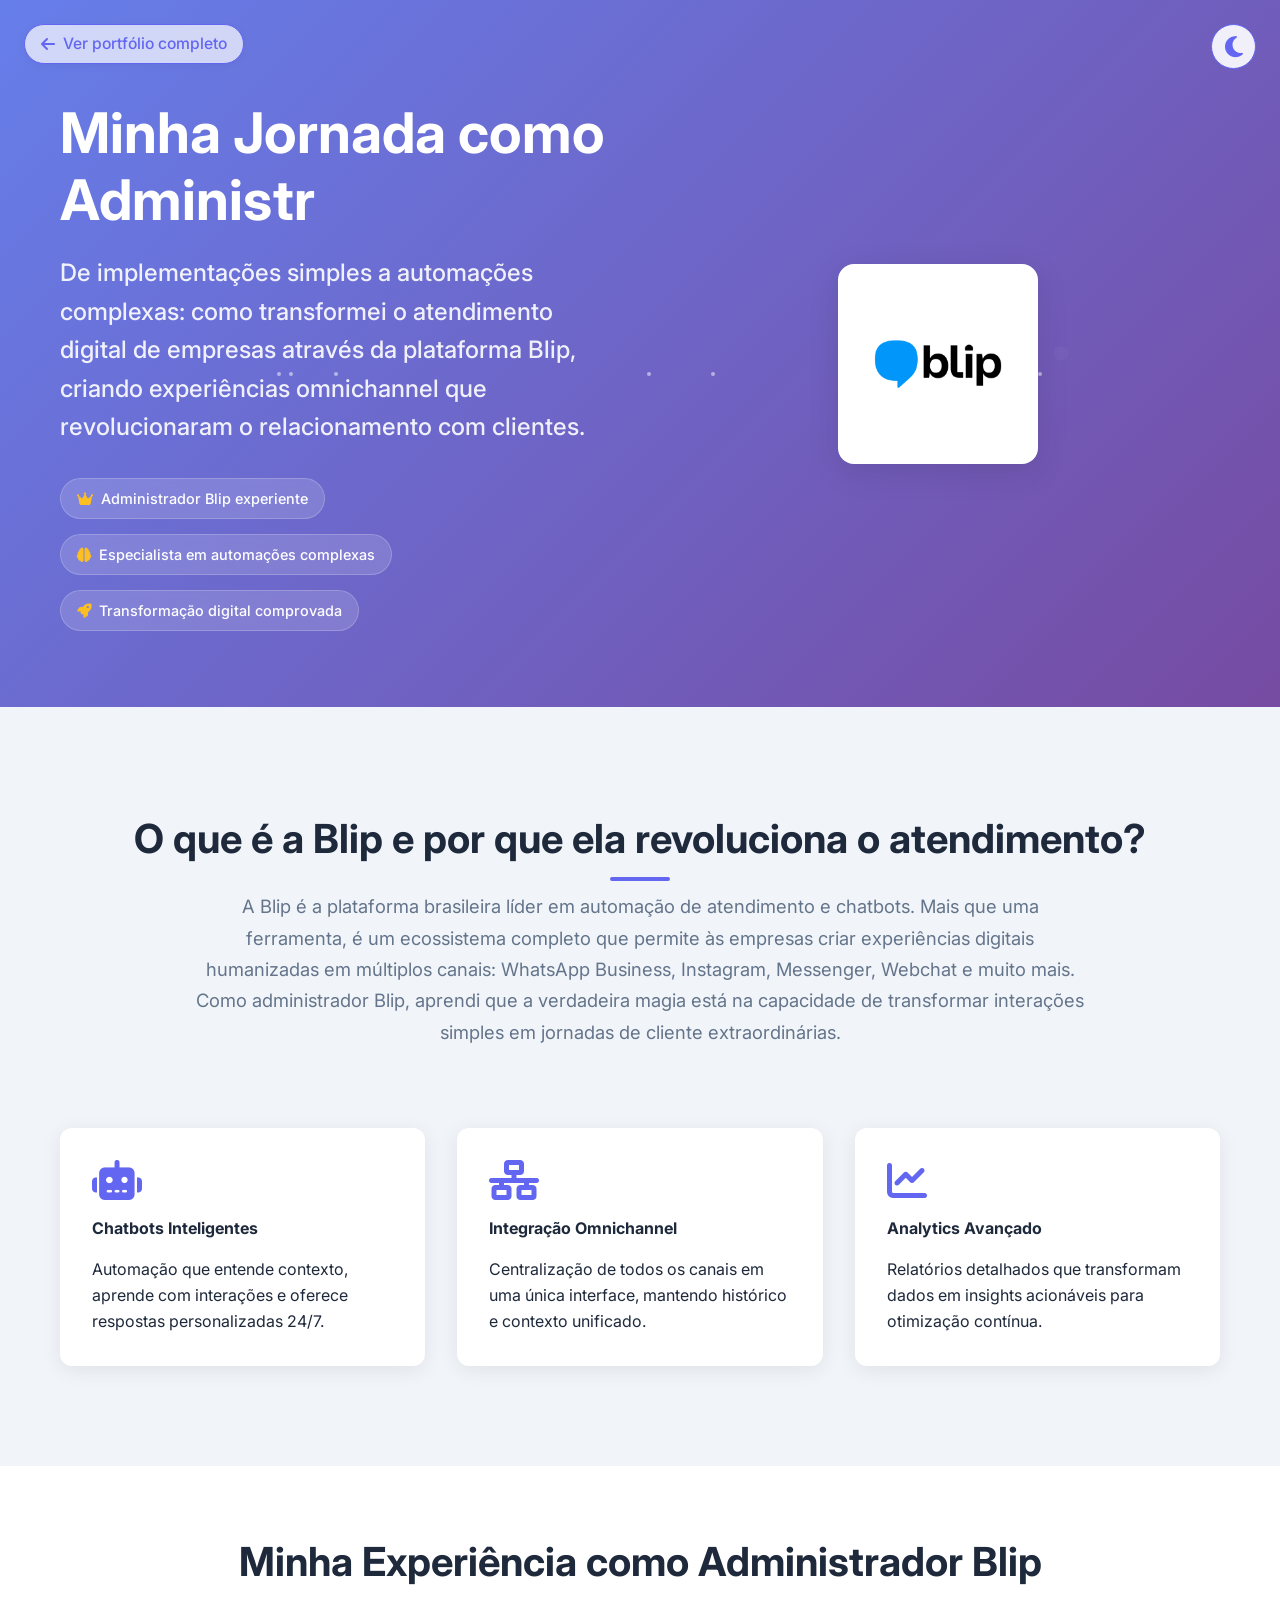
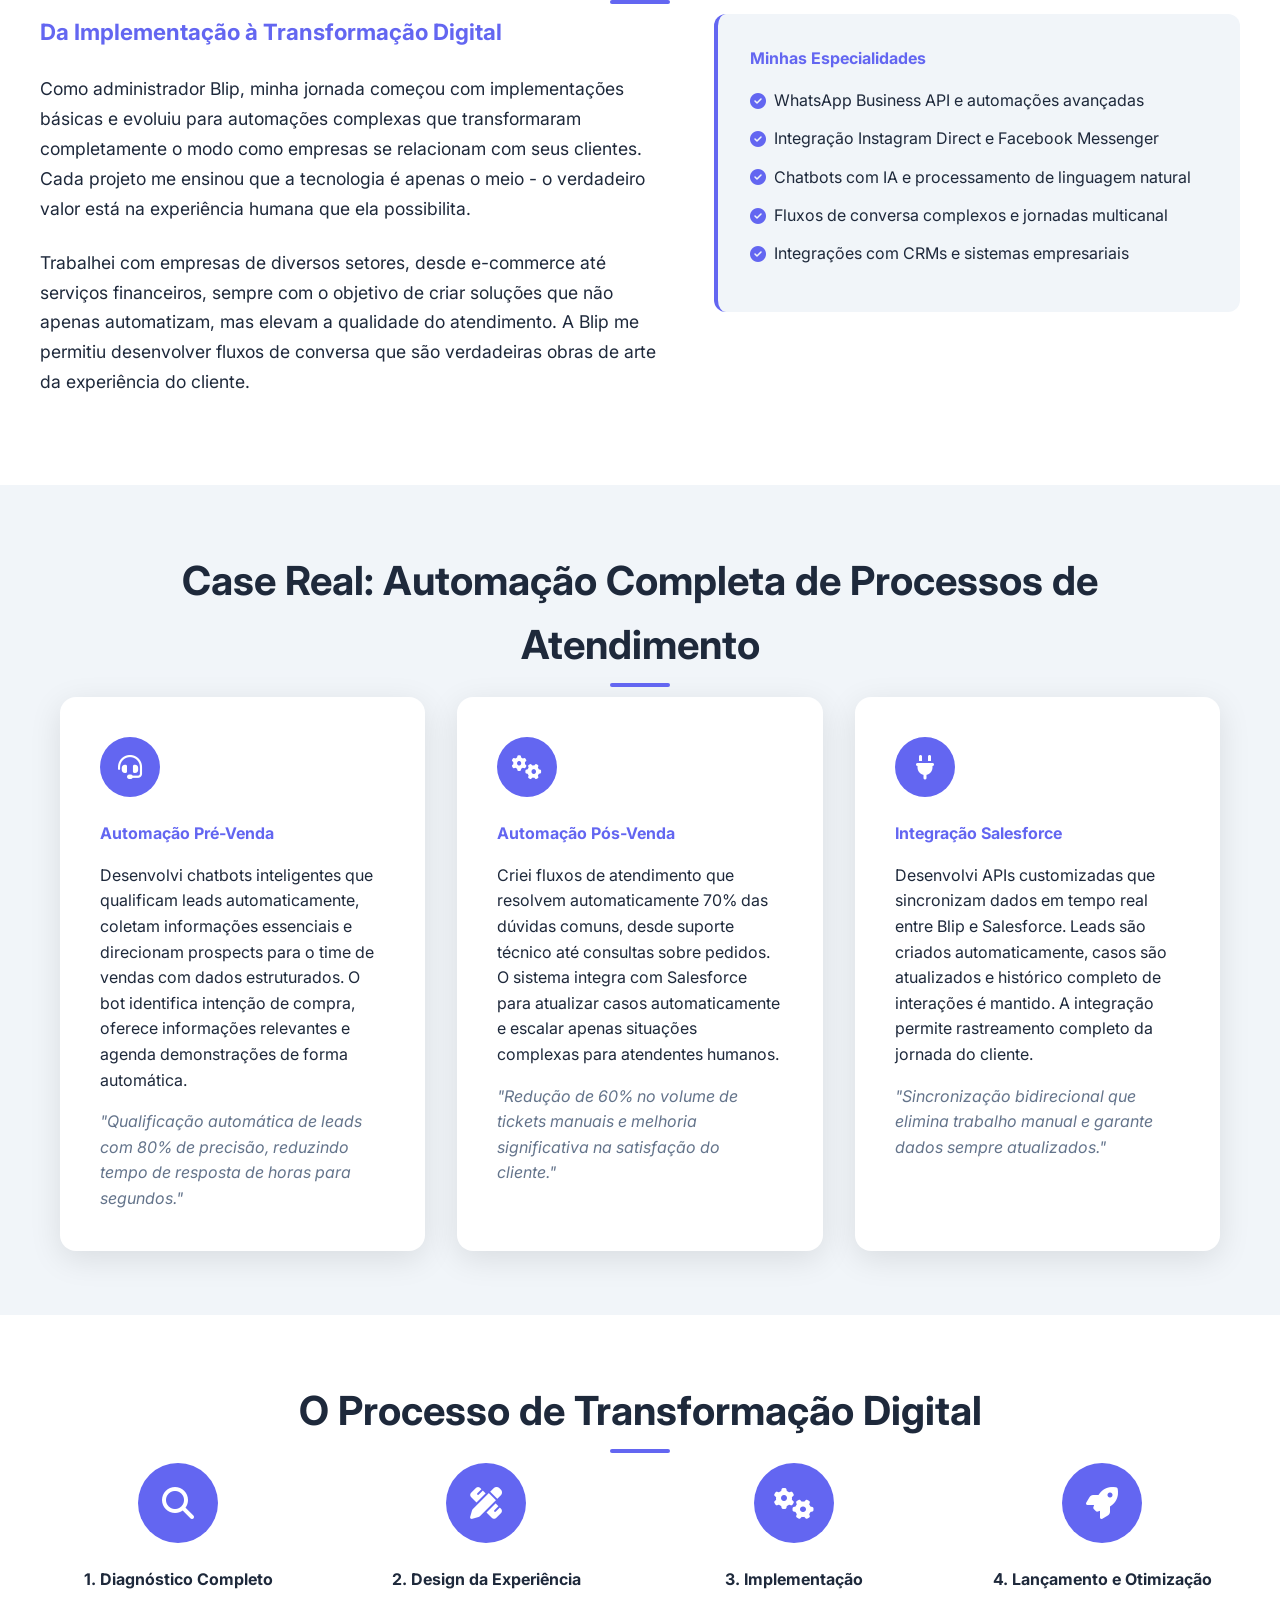
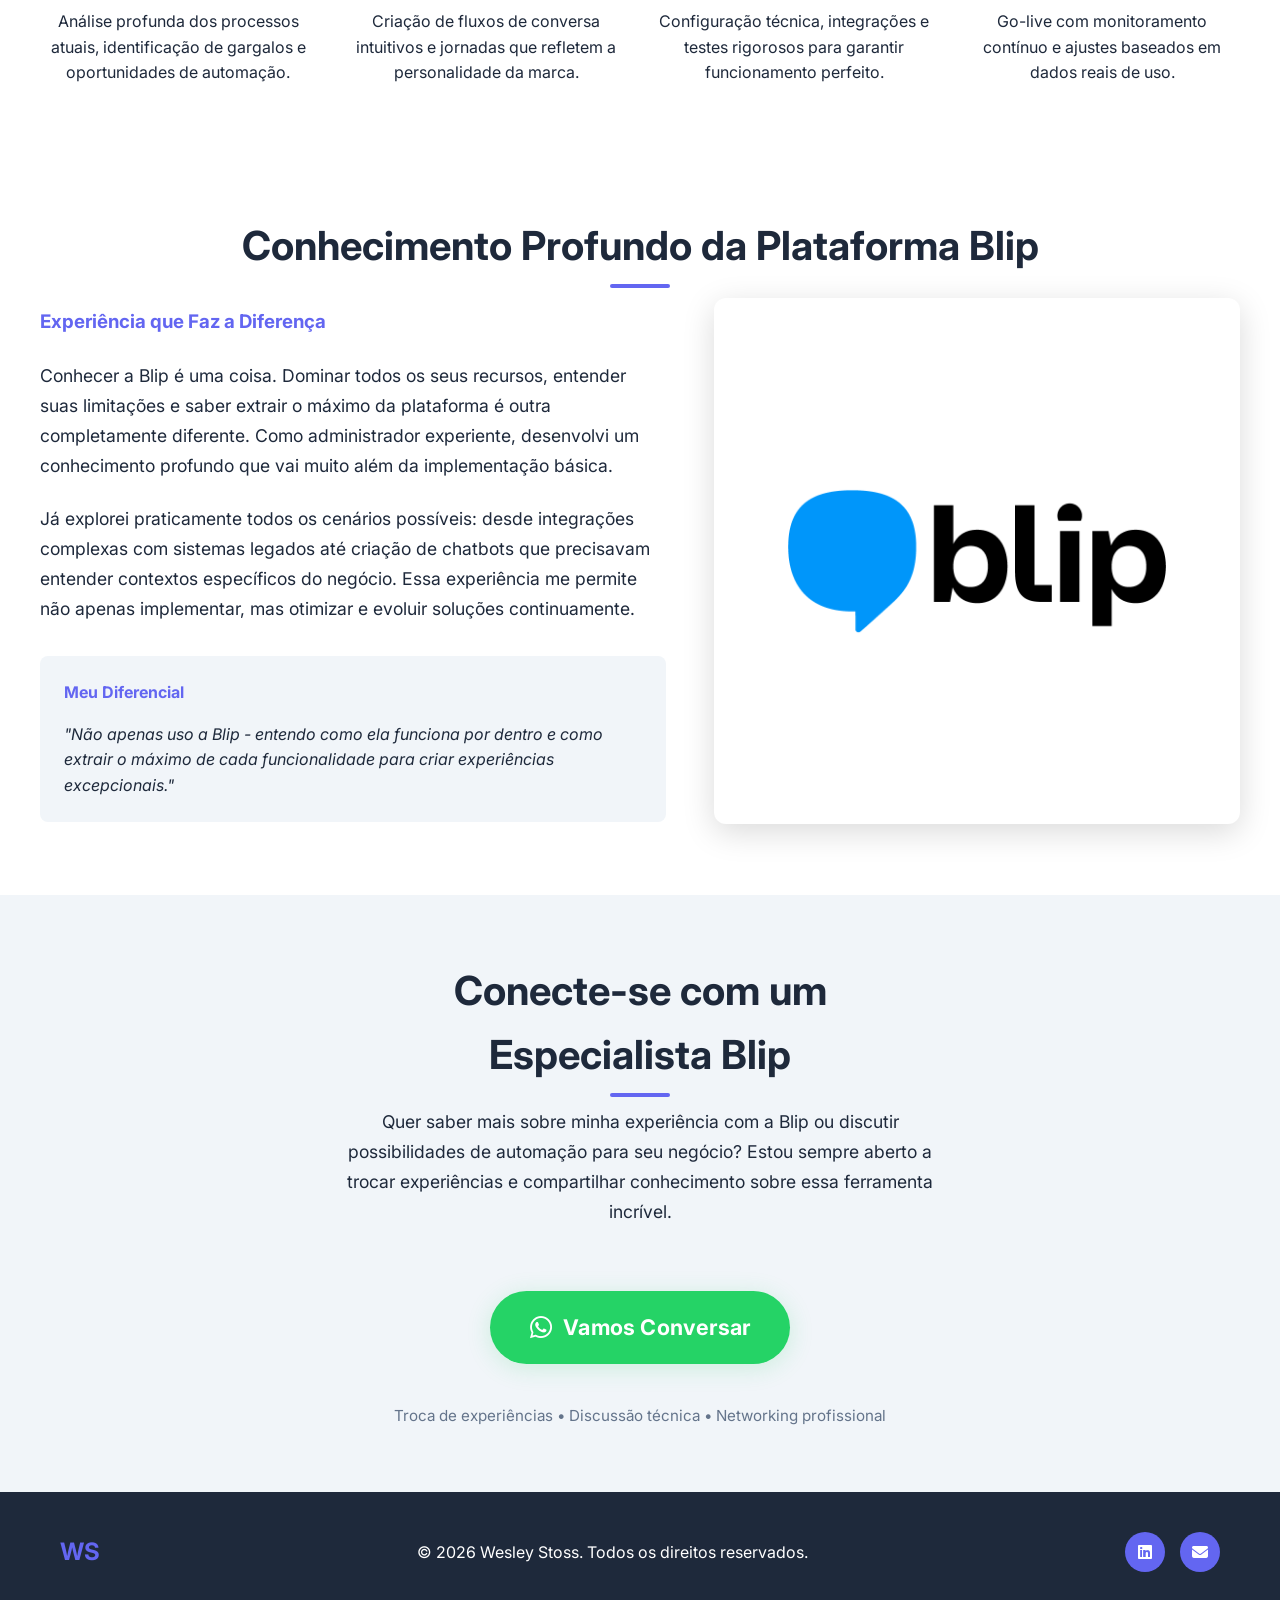
==== commit 2d345492: "Adiciona botão de alternância de tema nas páginas de LP, implementando estilos específicos para o te" ====
--- a/lp/blip.html
+++ b/lp/blip.html
@@ -12,6 +12,10 @@
 </head>
 <body>
     <main>
+        <!-- Botão de tema fixo -->
+        <button id="theme-toggle" class="theme-toggle-btn" style="position: fixed; top: 24px; right: 24px; z-index: 1000; background: rgba(255,255,255,0.9); border: 1px solid var(--primary-color); color: var(--primary-color); padding: 0.5rem; border-radius: 50%; width: 45px; height: 45px; display: flex; align-items: center; justify-content: center; cursor: pointer; transition: all 0.3s ease; backdrop-filter: blur(4px);">
+            <i class="fas fa-moon"></i>
+        </button>
         <section class="hero disruptivo" style="min-height: 70vh; position: relative;">
             <a href="/" class="btn-ghost-portfolio" style="position: absolute; top: 24px; left: 24px; z-index: 10; text-decoration: none; display: flex; align-items: center; gap: 0.5rem; padding: 0.4rem 1rem; border-radius: 24px; background: rgba(255,255,255,0.7); color: var(--primary-color); font-weight: 500; font-size: 0.98rem; border: 1.5px solid var(--primary-color); box-shadow: 0 2px 8px rgba(0,0,0,0.04); transition: background .2s, color .2s, border .2s; backdrop-filter: blur(4px);">
                 <i class="fas fa-arrow-left" style="font-size: 1rem;"></i> <span>Ver portfólio completo</span>
@@ -199,7 +203,7 @@
                     </div>
                 </div>
                 <div style="flex: 1 1 400px; min-width: 300px;">
-                    <img src="..\assets\images\blip.png" alt="Blip Expertise" style="max-width: 100%; height: auto; border-radius: 12px; box-shadow: 0 8px 32px rgba(0,0,0,0.15);">
+                    <img src="..\assets\images\blip.png" alt="Blip Expertise" style="background: #fff; max-width: 100%; height: auto; border-radius: 12px; box-shadow: 0 8px 32px rgba(0,0,0,0.15);">
                 </div>
             </div>
         </section>
@@ -253,9 +257,110 @@
         </section>
     </main>
     <div id="footer"></div>
+    
+    <style>
+        /* Estilos para o botão de tema */
+        .theme-toggle-btn {
+            position: fixed;
+            top: 24px;
+            right: 24px;
+            z-index: 1000;
+            background: rgba(255,255,255,0.9);
+            border: 1px solid var(--primary-color);
+            color: var(--primary-color);
+            padding: 0.5rem;
+            border-radius: 50%;
+            width: 45px;
+            height: 45px;
+            display: flex;
+            align-items: center;
+            justify-content: center;
+            cursor: pointer;
+            transition: all 0.3s ease;
+            backdrop-filter: blur(4px);
+        }
+        
+        .theme-toggle-btn:hover {
+            background: rgba(255,255,255,1);
+            transform: scale(1.1);
+        }
+        
+        /* Estilos para tema dark */
+        body.dark-theme .theme-toggle-btn {
+            background: rgba(26,26,26,0.9);
+            border-color: #fff;
+            color: #fff;
+        }
+        
+        body.dark-theme .theme-toggle-btn:hover {
+            background: rgba(26,26,26,1);
+        }
+    </style>
+    
     <script src="../assets/js/script.js"></script>
     <script>
+    // Verificação inicial do tema (antes do DOM carregar para evitar flash)
+    (function() {
+        const savedTheme = localStorage.getItem('theme');
+        console.log('LP - Tema salvo no localStorage:', savedTheme);
+        if (savedTheme === 'dark') {
+            document.documentElement.classList.add('dark-theme');
+            console.log('LP - Tema dark aplicado inicialmente');
+        }
+    })();
+
     document.addEventListener('DOMContentLoaded', function() {
+        console.log('LP - DOM carregado, procurando botão de tema...');
+        const themeToggleBtn = document.getElementById('theme-toggle');
+        console.log('LP - Botão de tema encontrado:', themeToggleBtn);
+        const themeIcon = themeToggleBtn ? themeToggleBtn.querySelector('i') : null;
+        console.log('LP - Ícone do tema encontrado:', themeIcon);
+
+        function setTheme(dark) {
+            console.log('LP - Aplicando tema:', dark ? 'dark' : 'light');
+            if (dark) {
+                document.body.classList.add('dark-theme');
+                document.documentElement.classList.add('dark-theme');
+                if (themeIcon) {
+                    themeIcon.classList.remove('fa-moon');
+                    themeIcon.classList.add('fa-sun');
+                }
+            } else {
+                document.body.classList.remove('dark-theme');
+                document.documentElement.classList.remove('dark-theme');
+                if (themeIcon) {
+                    themeIcon.classList.remove('fa-sun');
+                    themeIcon.classList.add('fa-moon');
+                }
+            }
+        }
+
+        function toggleTheme() {
+            console.log('LP - Botão clicado!');
+            const isDark = !document.body.classList.contains('dark-theme');
+            console.log('LP - Alternando tema para:', isDark ? 'dark' : 'light');
+            setTheme(isDark);
+            localStorage.setItem('theme', isDark ? 'dark' : 'light');
+            console.log('LP - Tema salvo no localStorage:', localStorage.getItem('theme'));
+        }
+
+        if (themeToggleBtn) {
+            console.log('LP - Adicionando evento de clique ao botão');
+            themeToggleBtn.addEventListener('click', toggleTheme);
+            
+            // Carregar preferência do usuário
+            const savedTheme = localStorage.getItem('theme');
+            console.log('LP - Carregando tema salvo:', savedTheme);
+            if (savedTheme === 'dark') {
+                setTheme(true);
+            } else {
+                setTheme(false);
+            }
+        } else {
+            console.error('LP - Botão de tema não encontrado!');
+        }
+
+        // Carregar footer
         const footerEl = document.getElementById('footer');
         if (footerEl) {
             fetch('../assets/components/footer.html')
--- a/assets/css/styles.css
+++ b/assets/css/styles.css
@@ -3137,3 +3137,228 @@
         font-size: 0.85rem;
     }
 }
+
+/* ===== ESTILOS ESPECÍFICOS PARA PÁGINAS LP (LANDING PAGES) ===== */
+
+/* Estilos para o botão de tema fixo nas LPs */
+.theme-toggle-btn {
+    position: fixed;
+    top: 24px;
+    right: 24px;
+    z-index: 1000;
+    background: rgba(255,255,255,0.9);
+    border: 1px solid var(--primary-color);
+    color: var(--primary-color);
+    padding: 0.5rem;
+    border-radius: 50%;
+    width: 45px;
+    height: 45px;
+    display: flex;
+    align-items: center;
+    justify-content: center;
+    cursor: pointer;
+    transition: all 0.3s ease;
+    backdrop-filter: blur(4px);
+}
+
+.theme-toggle-btn:hover {
+    background: rgba(255,255,255,1);
+    transform: scale(1.1);
+}
+
+/* Botão "Ver portfólio completo" no tema dark */
+body.dark-theme .btn-ghost-portfolio {
+    background: rgba(26,26,26,0.7) !important;
+    color: #ffffff !important;
+    border-color: #ffffff !important;
+}
+
+body.dark-theme .btn-ghost-portfolio:hover {
+    background: rgba(26,26,26,0.9) !important;
+    color: #ffffff !important;
+}
+
+/* Botão de tema no tema dark */
+body.dark-theme .theme-toggle-btn {
+    background: rgba(26,26,26,0.9) !important;
+    border-color: #ffffff !important;
+    color: #ffffff !important;
+}
+
+body.dark-theme .theme-toggle-btn:hover {
+    background: rgba(26,26,26,1) !important;
+    transform: scale(1.1) !important;
+}
+
+/* Estilos específicos para seções das LPs no tema dark */
+body.dark-theme .about {
+    background-color: #2d2d2d !important;
+}
+
+body.dark-theme .about-content {
+    background-color: #2d2d2d !important;
+}
+
+body.dark-theme .about-content p {
+    color: #e0e0e0 !important;
+}
+
+/* Seção "O que é o Salesforce" - cards específicos */
+body.dark-theme .about .container > div[style*="background: #fff"] {
+    background-color: #1a1a1a !important;
+    border: 1px solid #404040 !important;
+    border-radius: 12px !important;
+    box-shadow: 0 4px 20px rgba(0,0,0,0.3) !important;
+}
+
+body.dark-theme .about .container > div[style*="background: #fff"] h4 {
+    color: #ffffff !important;
+}
+
+body.dark-theme .about .container > div[style*="background: #fff"] p {
+    color: #e0e0e0 !important;
+}
+
+/* Seção "Case Real" - cards específicos */
+body.dark-theme section[style*="background: var(--background-alt)"] {
+    background-color: #2d2d2d !important;
+}
+
+body.dark-theme section[style*="background: var(--background-alt)"] .container {
+    background-color: #2d2d2d !important;
+}
+
+body.dark-theme section[style*="background: var(--background-alt)"] .container > div[style*="background: #fff"] {
+    background-color: #1a1a1a !important;
+    border: 1px solid #404040 !important;
+    border-radius: 16px !important;
+    box-shadow: 0 8px 32px rgba(0,0,0,0.3) !important;
+}
+
+body.dark-theme section[style*="background: var(--background-alt)"] .container > div[style*="background: #fff"] h4 {
+    color: #ffffff !important;
+}
+
+body.dark-theme section[style*="background: var(--background-alt)"] .container > div[style*="background: #fff"] p {
+    color: #e0e0e0 !important;
+}
+
+/* Seção "Minha Experiência" */
+body.dark-theme .container[style*="padding: 4rem 0"] {
+    background-color: #1a1a1a !important;
+}
+
+body.dark-theme .container[style*="padding: 4rem 0"] > div {
+    border-left-color: var(--primary-color) !important;
+}
+
+body.dark-theme .container[style*="padding: 4rem 0"] h3 {
+    color: var(--primary-color) !important;
+}
+
+body.dark-theme .container[style*="padding: 4rem 0"] h4 {
+    color: var(--primary-color) !important;
+}
+
+body.dark-theme .container[style*="padding: 4rem 0"] p {
+    color: #e0e0e0 !important;
+}
+
+/* Seção "O Processo de Transformação" */
+body.dark-theme .container[style*="padding: 4rem 0"] h4 {
+    color: #ffffff !important;
+}
+
+body.dark-theme .container[style*="padding: 4rem 0"] p {
+    color: #e0e0e0 !important;
+}
+
+/* Seção "Conhecimento Profundo" */
+body.dark-theme .container[style*="padding: 4rem 0"] h3 {
+    color: var(--primary-color) !important;
+}
+
+body.dark-theme .container[style*="padding: 4rem 0"] .info-box {
+    background-color: #2d2d2d !important;
+}
+
+/* Seção de contato */
+body.dark-theme #contato {
+    background-color: #2d2d2d !important;
+}
+
+body.dark-theme #contato .about-content {
+    background-color: #2d2d2d !important;
+}
+
+/* Estilos gerais para elementos com background branco */
+body.dark-theme div[style*="background: #fff"] {
+    background-color: #1a1a1a !important;
+    border: 1px solid #404040 !important;
+    border-radius: 12px !important;
+}
+
+body.dark-theme div[style*="background: #fff"] h4 {
+    color: #ffffff !important;
+}
+
+body.dark-theme div[style*="background: #fff"] p {
+    color: #e0e0e0 !important;
+}
+
+/* Estilos para elementos com background-alt */
+body.dark-theme div[style*="background: var(--background-alt)"] {
+    background-color: #2d2d2d !important;
+}
+
+/* Estilos para listas */
+body.dark-theme ul li {
+    color: #e0e0e0 !important;
+}
+
+body.dark-theme ul li i {
+    color: var(--primary-color) !important;
+}
+
+/* Estilos para textos em itálico */
+body.dark-theme p[style*="font-style: italic"] {
+    color: #b0b0b0 !important;
+}
+
+/* Estilos para textos em itálico */
+body.dark-theme p[style*="font-style: italic"] {
+    color: #b0b0b0 !important;
+}
+
+/* Botão WhatsApp destaque para LPs */
+.btn-whatsapp-destaque {
+    display: inline-flex;
+    align-items: center;
+    justify-content: center;
+    gap: 0.7rem;
+    background: #25d366;
+    color: #fff !important;
+    font-size: 1.35rem;
+    font-weight: 700;
+    padding: 1.2rem 2.5rem;
+    border-radius: 40px;
+    box-shadow: 0 4px 24px rgba(37,211,102,0.18);
+    margin-top: 2rem;
+    margin-bottom: 0.5rem;
+    text-decoration: none;
+    transition: transform 0.18s, box-shadow 0.18s, background 0.18s;
+    border: none;
+    outline: none;
+    letter-spacing: 0.01em;
+}
+
+.btn-whatsapp-destaque i {
+    font-size: 1.6rem;
+}
+
+.btn-whatsapp-destaque:hover, .btn-whatsapp-destaque:focus {
+    background: #1ebe5d;
+    transform: scale(1.05) translateY(-2px);
+    box-shadow: 0 8px 32px rgba(37,211,102,0.25);
+    color: #fff !important;
+}
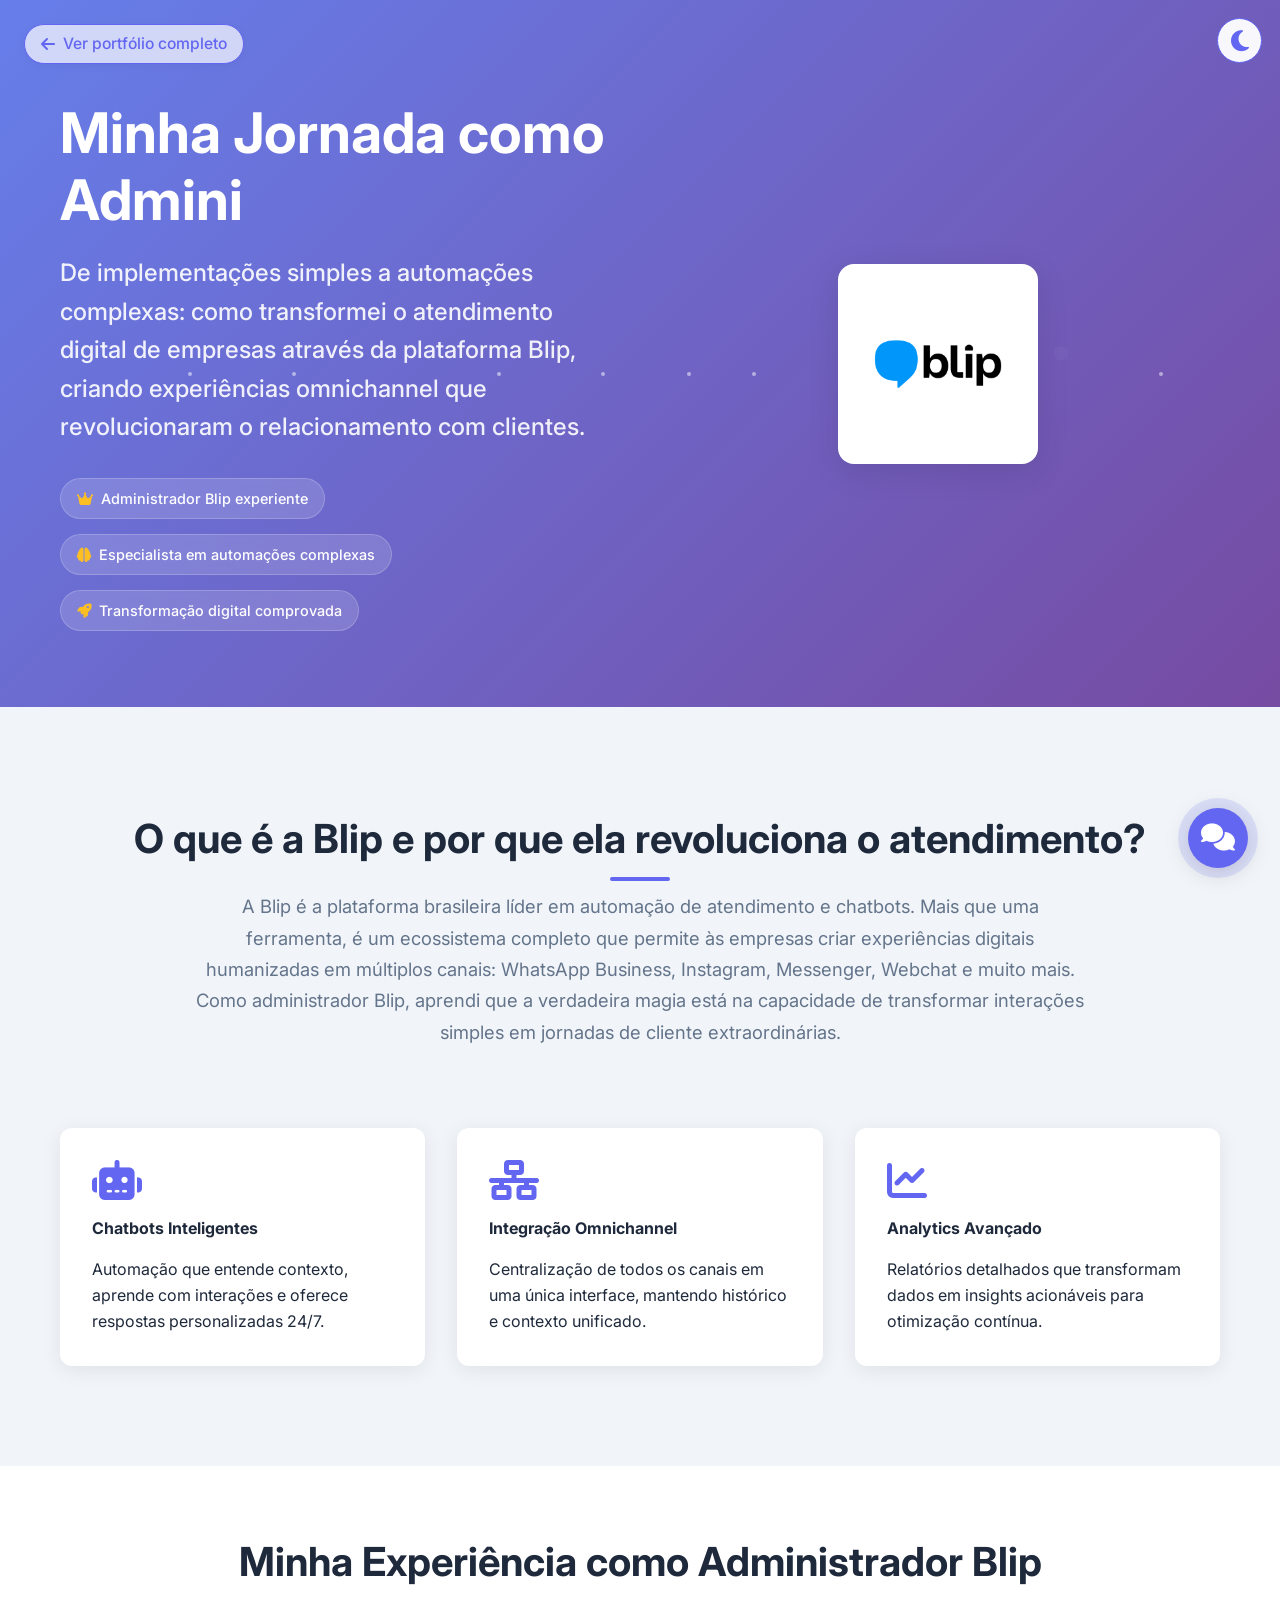
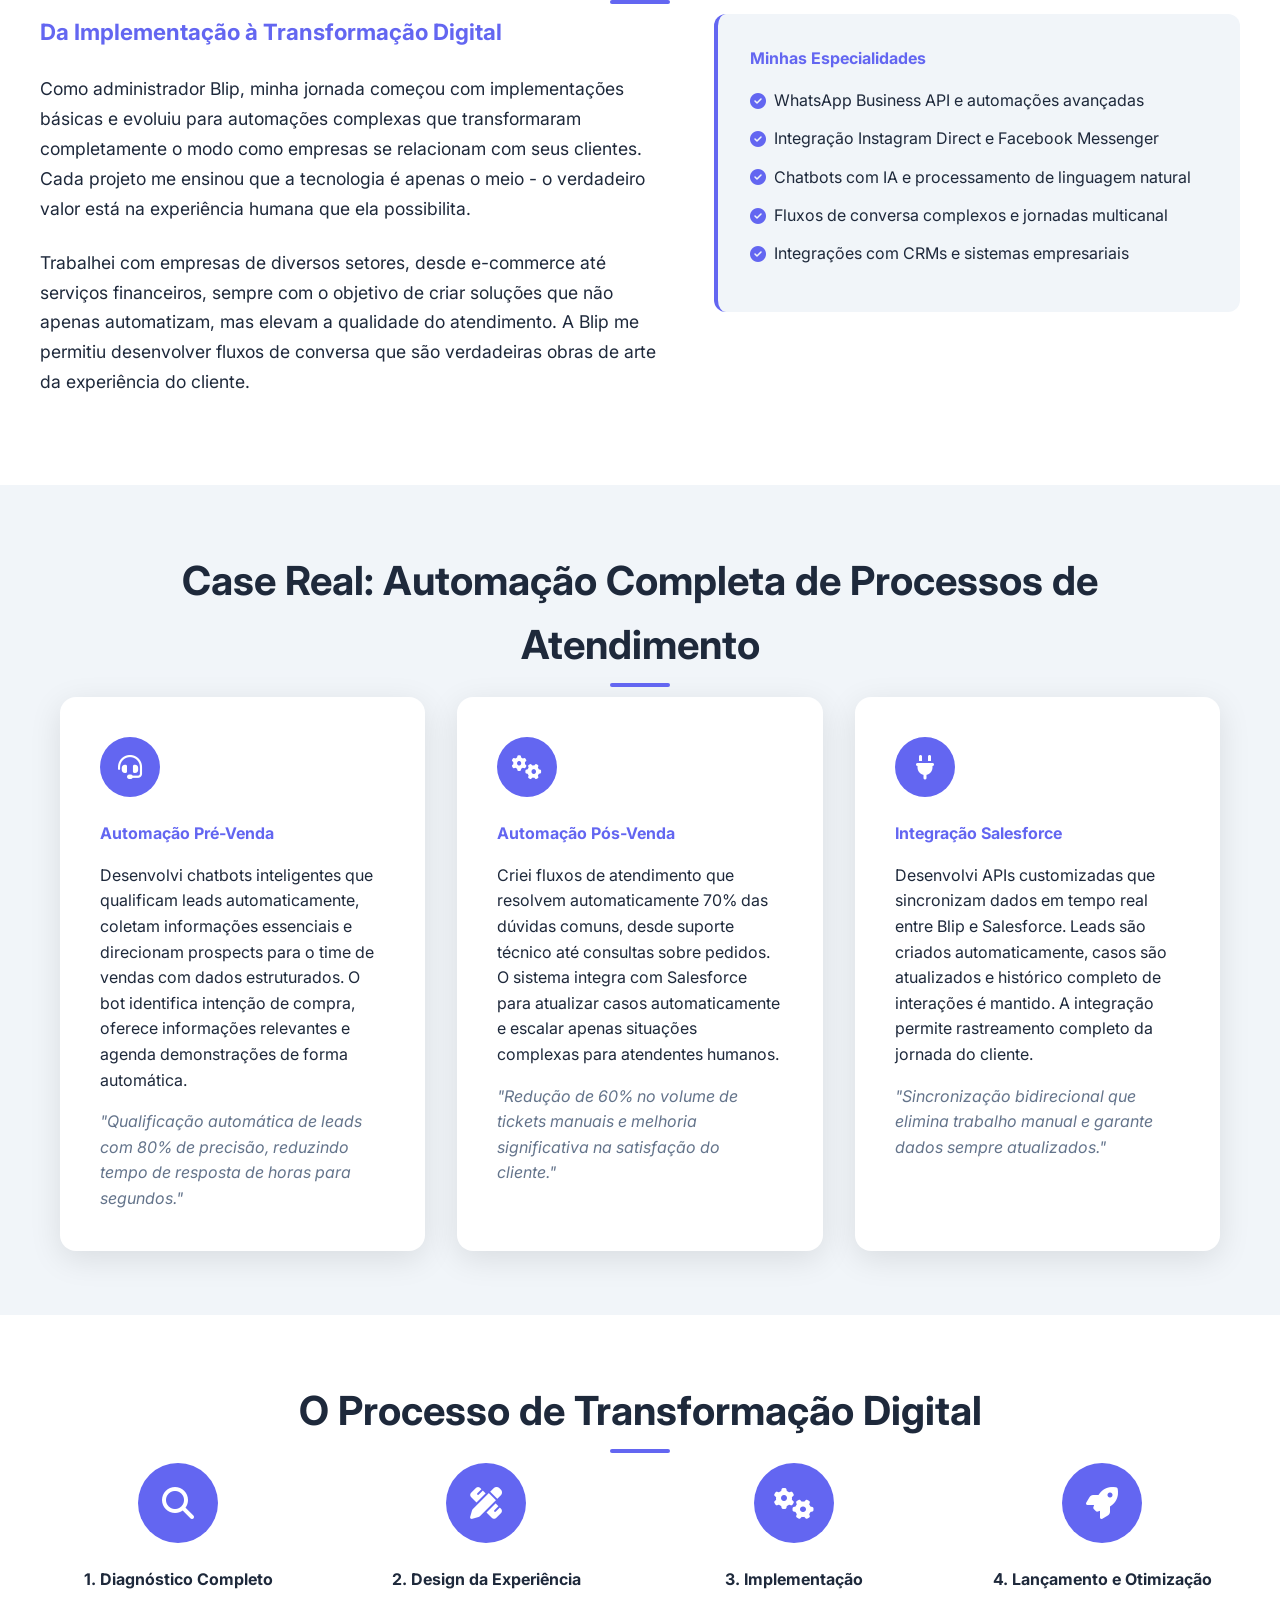
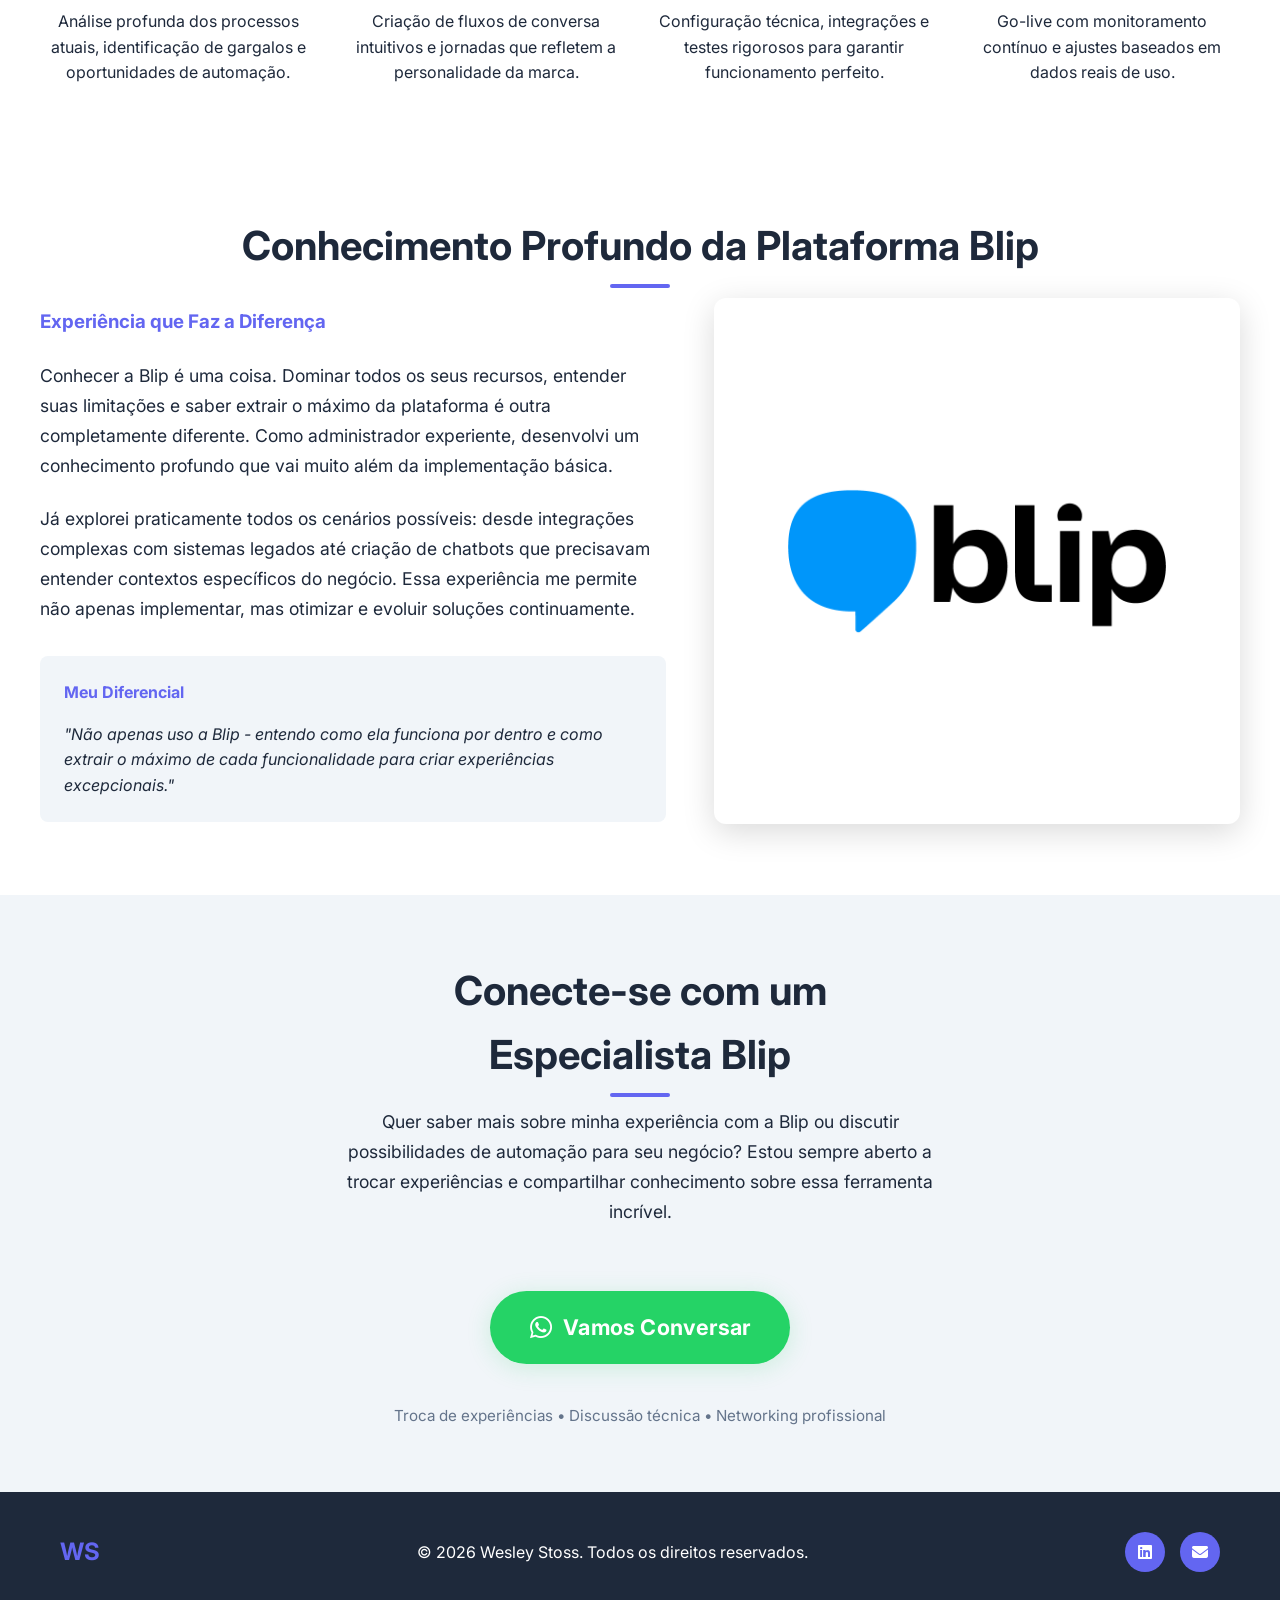
==== commit 389b3704: "fix: corrija a alternancia de tema e remove logs" ====
--- a/lp/blip.html
+++ b/lp/blip.html
@@ -12,10 +12,6 @@
 </head>
 <body>
     <main>
-        <!-- Botão de tema fixo -->
-        <button id="theme-toggle" class="theme-toggle-btn" style="position: fixed; top: 24px; right: 24px; z-index: 1000; background: rgba(255,255,255,0.9); border: 1px solid var(--primary-color); color: var(--primary-color); padding: 0.5rem; border-radius: 50%; width: 45px; height: 45px; display: flex; align-items: center; justify-content: center; cursor: pointer; transition: all 0.3s ease; backdrop-filter: blur(4px);">
-            <i class="fas fa-moon"></i>
-        </button>
         <section class="hero disruptivo" style="min-height: 70vh; position: relative;">
             <a href="/" class="btn-ghost-portfolio" style="position: absolute; top: 24px; left: 24px; z-index: 10; text-decoration: none; display: flex; align-items: center; gap: 0.5rem; padding: 0.4rem 1rem; border-radius: 24px; background: rgba(255,255,255,0.7); color: var(--primary-color); font-weight: 500; font-size: 0.98rem; border: 1.5px solid var(--primary-color); box-shadow: 0 2px 8px rgba(0,0,0,0.04); transition: background .2s, color .2s, border .2s; backdrop-filter: blur(4px);">
                 <i class="fas fa-arrow-left" style="font-size: 1rem;"></i> <span>Ver portfólio completo</span>
@@ -258,45 +254,6 @@
     </main>
     <div id="footer"></div>
     
-    <style>
-        /* Estilos para o botão de tema */
-        .theme-toggle-btn {
-            position: fixed;
-            top: 24px;
-            right: 24px;
-            z-index: 1000;
-            background: rgba(255,255,255,0.9);
-            border: 1px solid var(--primary-color);
-            color: var(--primary-color);
-            padding: 0.5rem;
-            border-radius: 50%;
-            width: 45px;
-            height: 45px;
-            display: flex;
-            align-items: center;
-            justify-content: center;
-            cursor: pointer;
-            transition: all 0.3s ease;
-            backdrop-filter: blur(4px);
-        }
-        
-        .theme-toggle-btn:hover {
-            background: rgba(255,255,255,1);
-            transform: scale(1.1);
-        }
-        
-        /* Estilos para tema dark */
-        body.dark-theme .theme-toggle-btn {
-            background: rgba(26,26,26,0.9);
-            border-color: #fff;
-            color: #fff;
-        }
-        
-        body.dark-theme .theme-toggle-btn:hover {
-            background: rgba(26,26,26,1);
-        }
-    </style>
-    
     <script src="../assets/js/script.js"></script>
     <script>
     // Verificação inicial do tema (antes do DOM carregar para evitar flash)
--- a/assets/css/styles.css
+++ b/assets/css/styles.css
@@ -1638,6 +1638,10 @@
         width: 100%;
         display: flex;
         align-items: center;
+    }
+    .nav-actions {
+        flex-direction: row-reverse;
+        gap: 10px;
     }
 }
 
@@ -3143,8 +3147,8 @@
 /* Estilos para o botão de tema fixo nas LPs */
 .theme-toggle-btn {
     position: fixed;
-    top: 24px;
-    right: 24px;
+    top: 12.5px;
+    right: 156.4px;
     z-index: 1000;
     background: rgba(255,255,255,0.9);
     border: 1px solid var(--primary-color);
@@ -3362,3 +3366,105 @@
     box-shadow: 0 8px 32px rgba(37,211,102,0.25);
     color: #fff !important;
 }
+
+/* Botão de chat flutuante */
+.chat-float-btn {
+    position: fixed;
+    bottom: 32px;
+    right: 32px;
+    z-index: 2000;
+    background: var(--primary-color);
+    color: #fff;
+    border: none;
+    border-radius: 50%;
+    width: 60px;
+    height: 60px;
+    display: flex;
+    align-items: center;
+    justify-content: center;
+    font-size: 2rem;
+    box-shadow: 0 4px 24px rgba(99,102,241,0.18);
+    cursor: pointer;
+    transition: background 0.2s, transform 0.18s, box-shadow 0.18s;
+}
+
+.chat-float-btn:hover {
+    background: var(--primary-dark);
+    transform: scale(1.08) translateY(-2px);
+    box-shadow: 0 8px 32px rgba(99,102,241,0.25);
+}
+
+/* Janela de chat */
+.chat-box {
+    position: fixed;
+    bottom: 100px;
+    right: 32px;
+    width: 320px;
+    max-width: 95vw;
+    background: #fff;
+    border-radius: 16px;
+    box-shadow: 0 8px 32px rgba(0,0,0,0.18);
+    z-index: 2100;
+    overflow: hidden;
+    display: flex;
+    flex-direction: column;
+    border: 1.5px solid var(--primary-color);
+}
+
+body.dark-theme .chat-box {
+    background: #232336;
+    color: #fff;
+    border-color: var(--primary-dark);
+}
+
+.chat-header {
+    background: var(--primary-color);
+    color: #fff;
+    padding: 1rem;
+    display: flex;
+    justify-content: space-between;
+    align-items: center;
+    font-weight: 600;
+    font-size: 1.1rem;
+}
+
+.chat-close-btn {
+    background: transparent;
+    border: none;
+    color: #fff;
+    font-size: 1.5rem;
+    cursor: pointer;
+    margin-left: 1rem;
+    transition: color 0.2s;
+}
+
+.chat-close-btn:hover {
+    color: #ff5c5c;
+}
+
+.chat-body {
+    padding: 1rem;
+    min-height: 80px;
+    font-size: 1rem;
+    background: none;
+}
+
+/* Botão de tema na página principal - ajuste para não sobrepor o hamburguer */
+body:not([class*="dark-theme"]) .theme-toggle-btn {
+    right: 60px;
+}
+
+body.dark-theme .theme-toggle-btn {
+    right: 60px;
+}
+
+/* Botão de tema na página principal - ajuste para não sobrepor o hamburguer */
+.nav-actions .theme-toggle-btn {
+    right: 60px !important;
+}
+
+/* Regra mais específica para garantir o posicionamento correto */
+.navbar .nav-actions .theme-toggle-btn {
+    right: 60px !important;
+    position: static !important;
+}
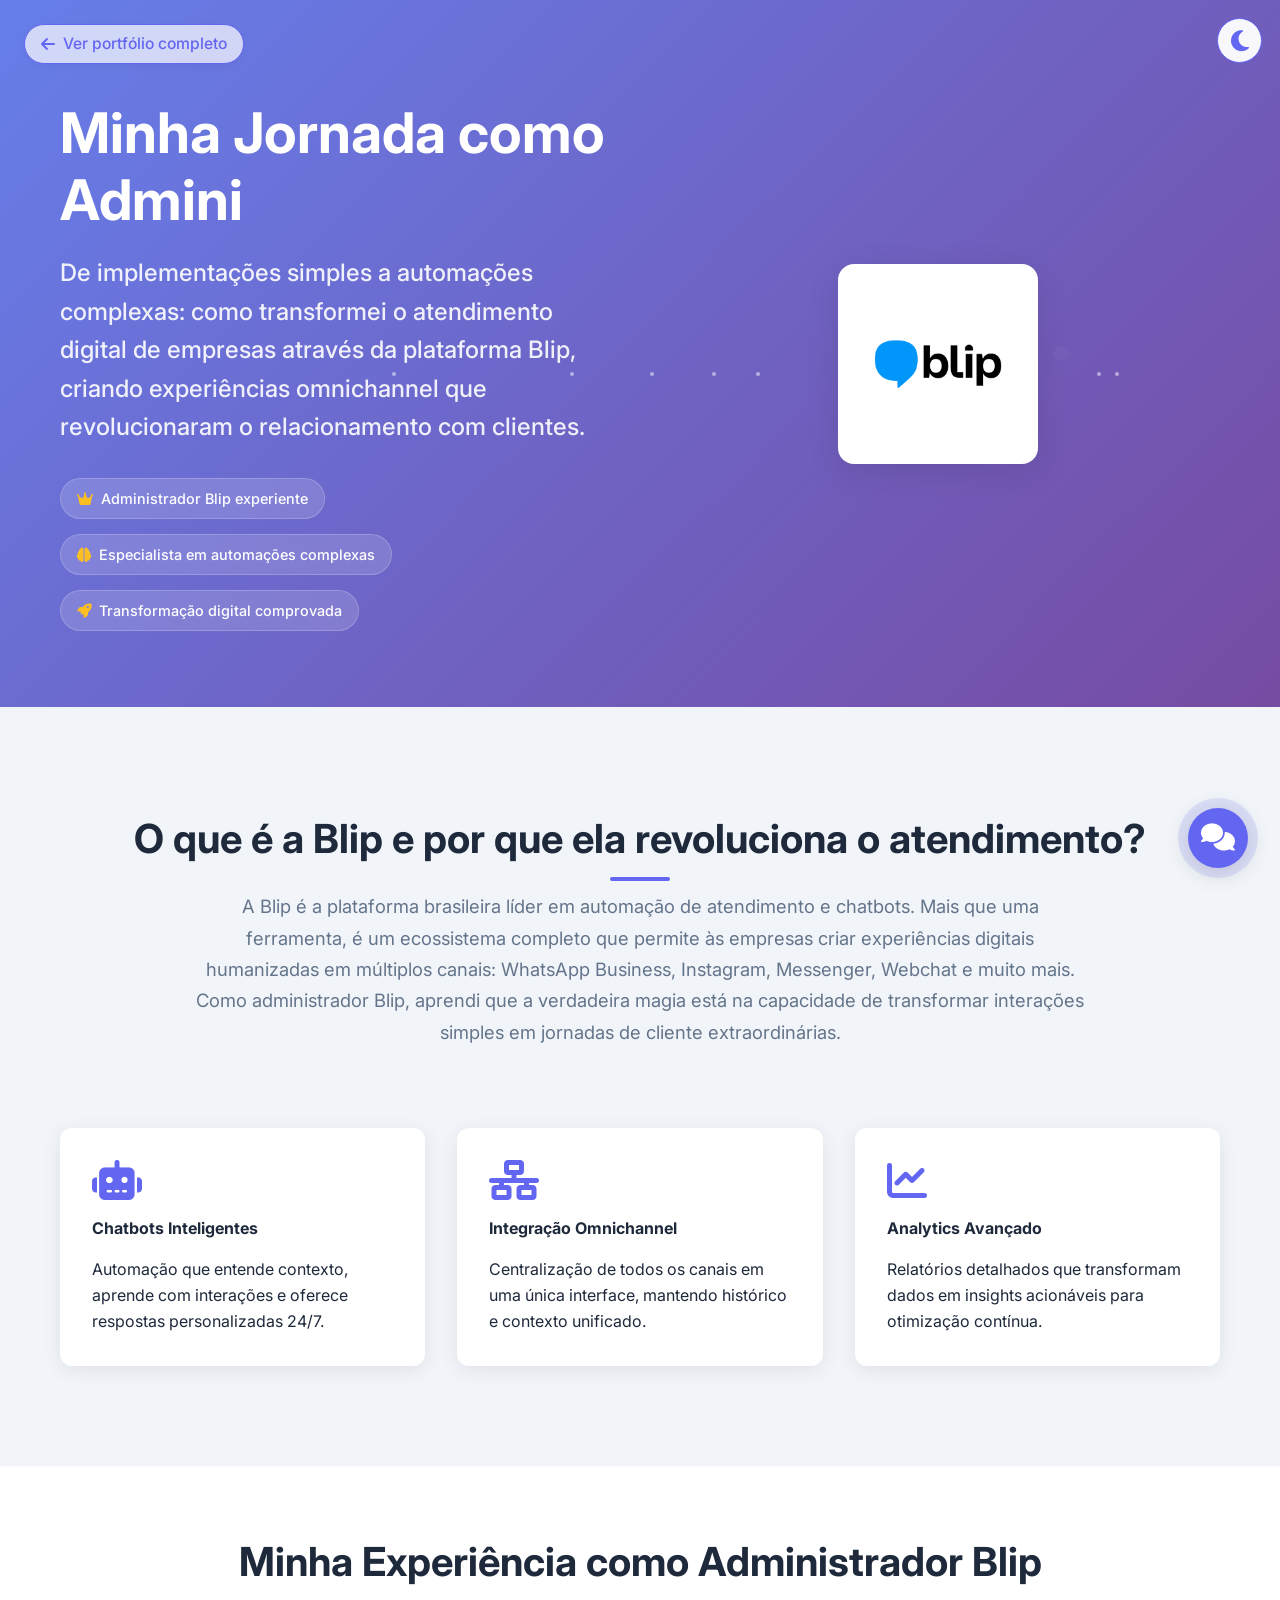
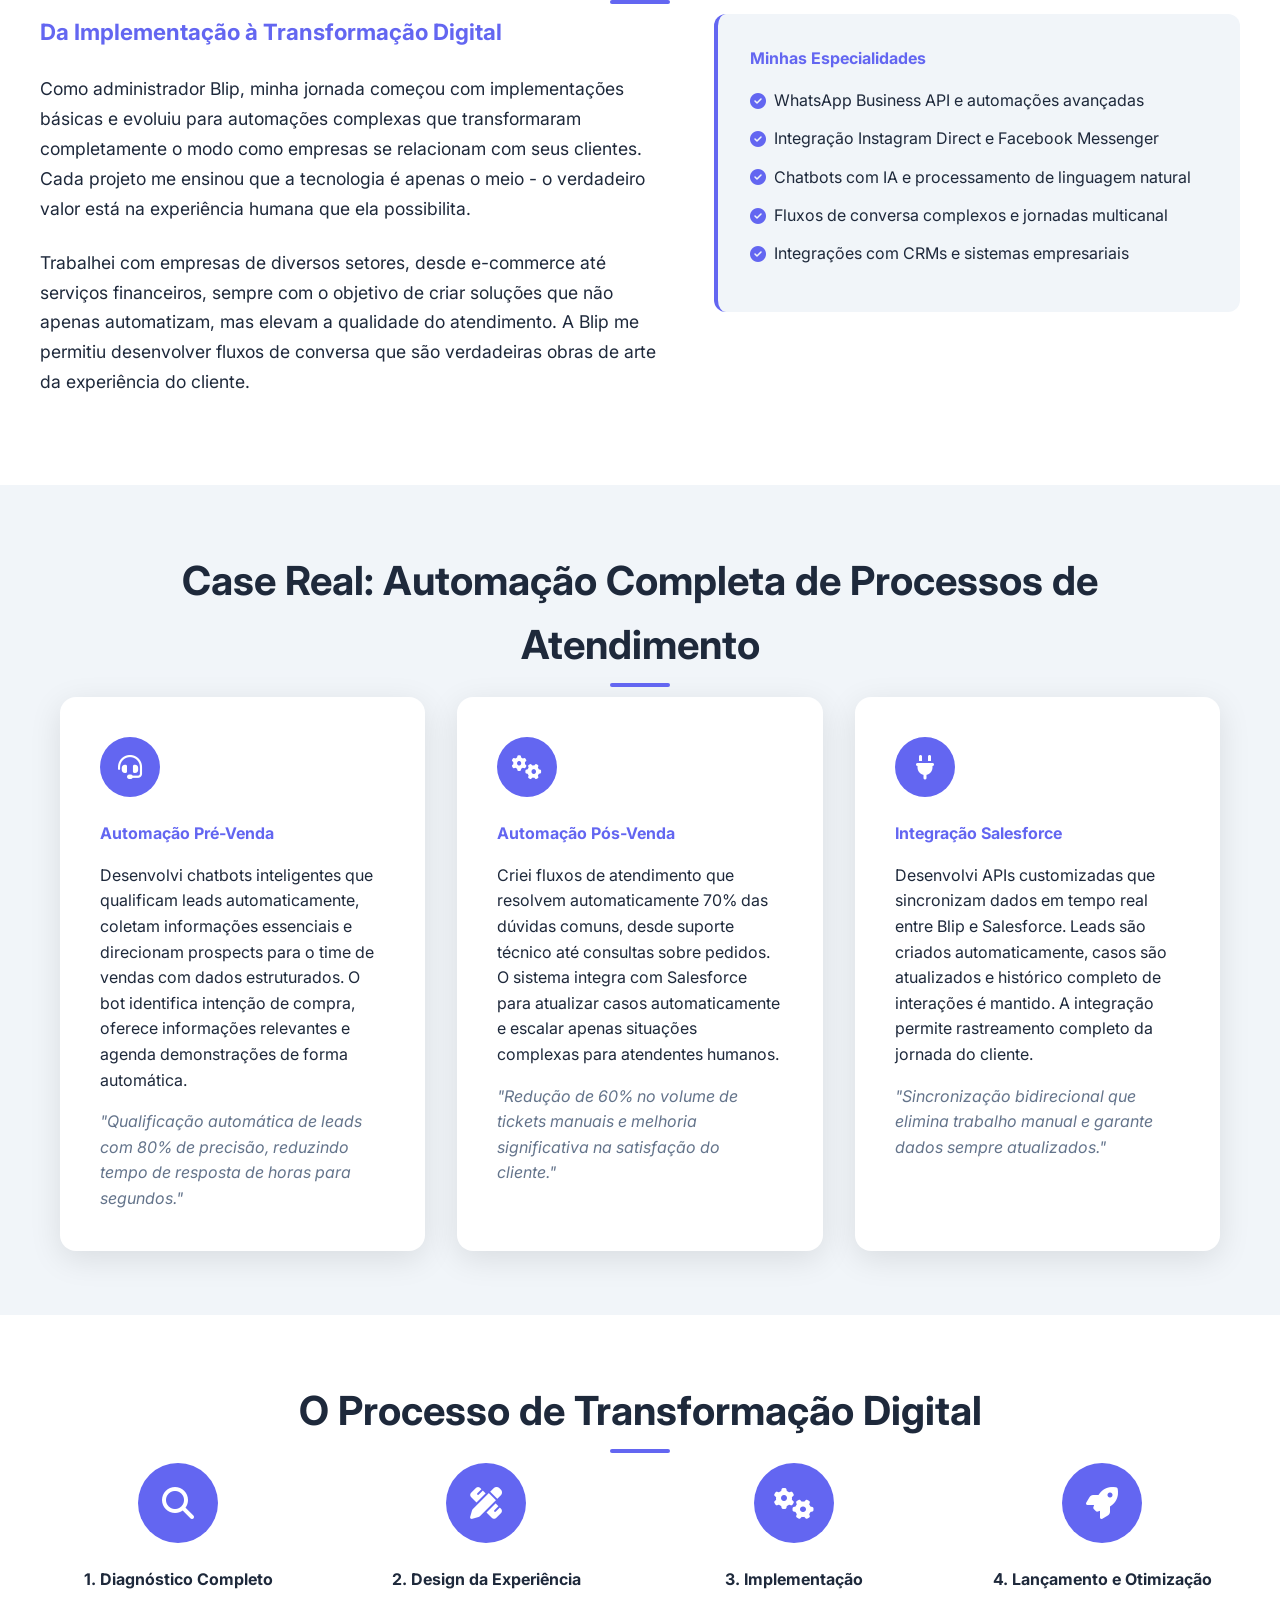
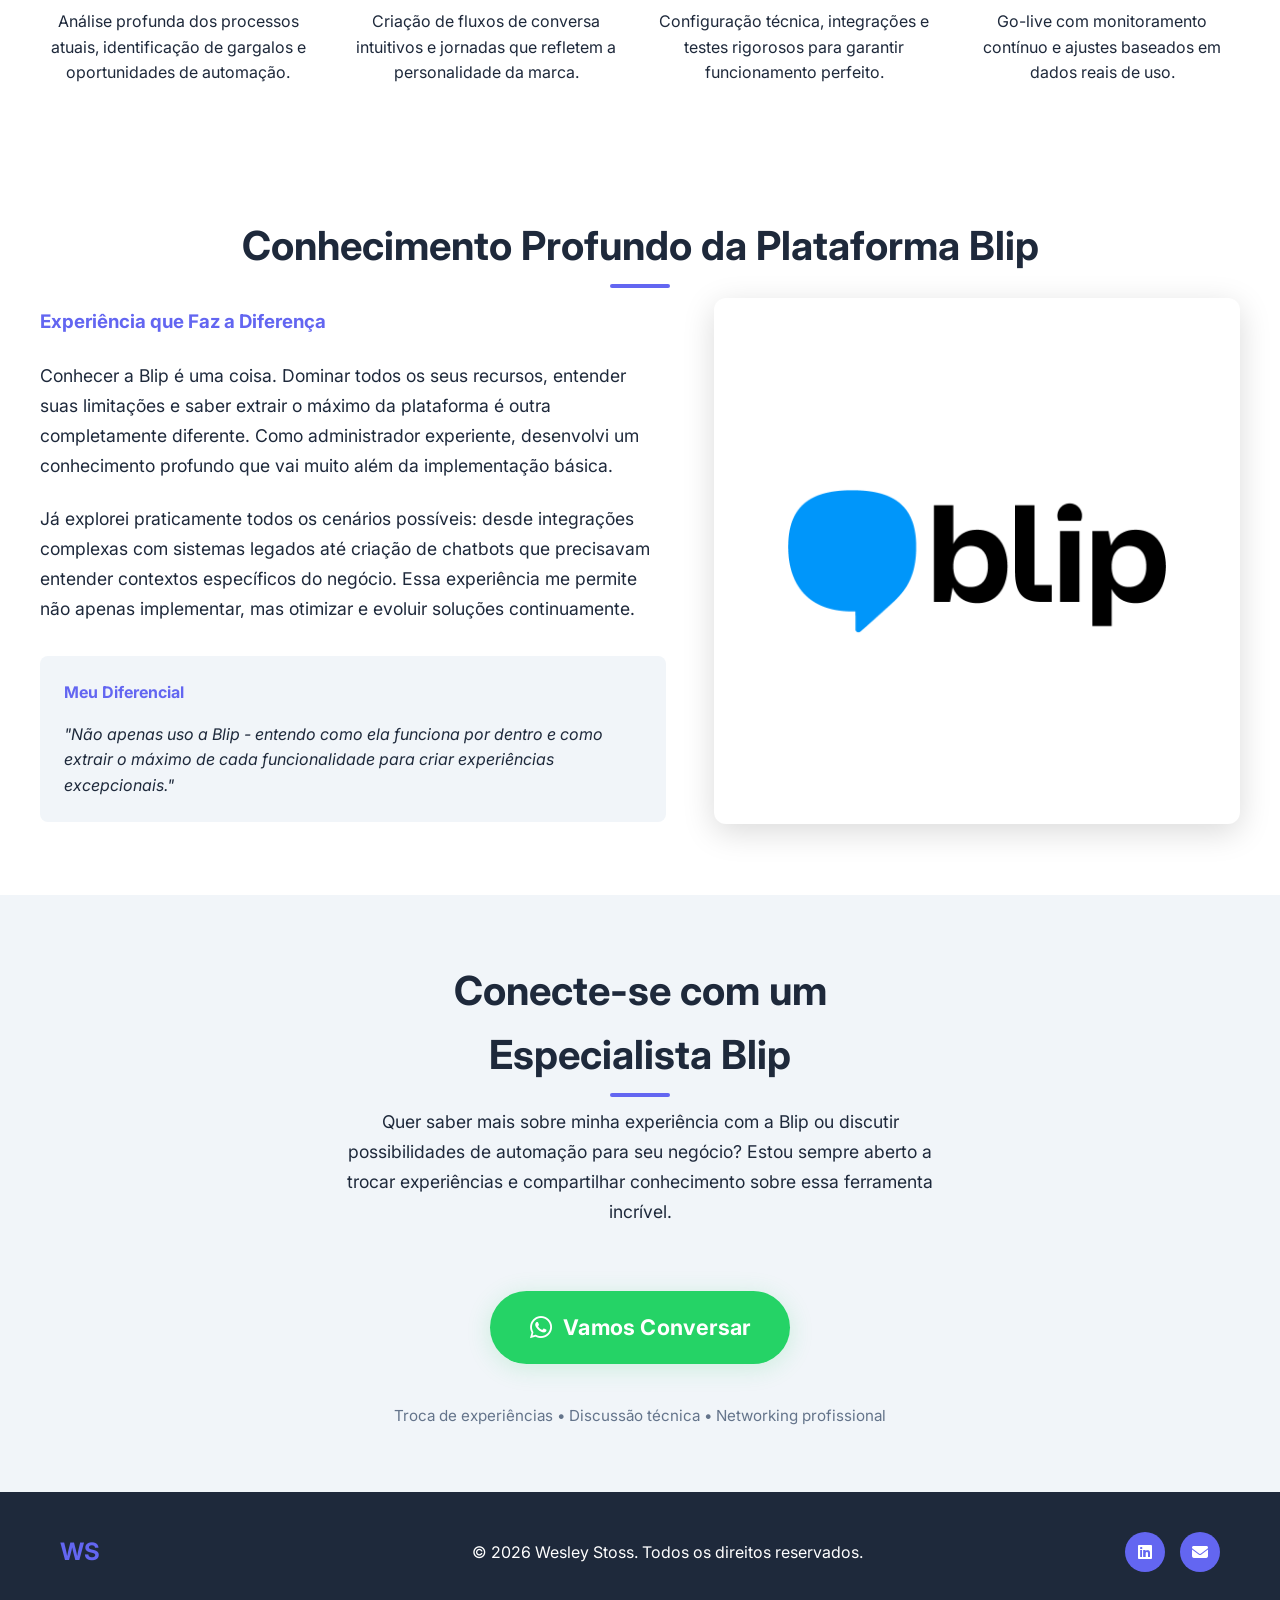
==== commit 70d467fc: "Adiciona Google Tag Manager em todas as páginas de serviço e atualiza títulos e descrições para melh" ====
--- a/lp/blip.html
+++ b/lp/blip.html
@@ -1,16 +1,40 @@
 <!DOCTYPE html>
 <html lang="pt-BR">
 <head>
+<!-- Google Tag Manager -->
+<script>
+(function(w,d,s,l,i){w[l]=w[l]||[];w[l].push({'gtm.start':
+new Date().getTime(),event:'gtm.js'});var f=d.getElementsByTagName(s)[0],
+j=d.createElement(s),dl=l!='dataLayer'?'&l='+l:'';j.async=true;j.src=
+'https://www.googletagmanager.com/gtm.js?id='+i+dl;f.parentNode.insertBefore(j,f);
+})(window,document,'script','dataLayer','GTM-XXXXXXX');
+</script>
+<!-- End Google Tag Manager -->
+
     <meta charset="UTF-8">
     <meta name="viewport" content="width=device-width, initial-scale=1.0">
-    <title>Experiência Blip | Wesley Stoss - Administrador e Especialista</title>
-    <meta name="description" content="Conheça minha jornada como administrador Blip: cases reais, automações complexas, integrações omnichannel e transformação digital de empresas. Especialista em WhatsApp Business, Instagram e chatbots inteligentes.">
+    <title>Serviços Blip: Chatbots, WhatsApp Business e Automação | Wesley Santos</title>
+    <meta name="description" content="Especialista em Blip: criação de chatbots, automação de atendimento, integração com WhatsApp Business, Instagram e outros canais. Transforme o relacionamento digital da sua empresa.">
+    <meta property="og:title" content="Serviços Blip: Chatbots, WhatsApp Business e Automação | Wesley Santos">
+    <meta property="og:description" content="Especialista em Blip: criação de chatbots, automação de atendimento, integração com WhatsApp Business, Instagram e outros canais. Transforme o relacionamento digital da sua empresa.">
+    <meta property="og:type" content="website">
+    <meta property="og:url" content="https://wesleystoss.com.br/lp/blip.html">
+    <meta property="og:image" content="https://wesleystoss.com.br/assets/images/blip.png">
+    <meta name="twitter:card" content="summary_large_image">
+    <meta name="twitter:title" content="Serviços Blip: Chatbots, WhatsApp Business e Automação | Wesley Santos">
+    <meta name="twitter:description" content="Especialista em Blip: criação de chatbots, automação de atendimento, integração com WhatsApp Business, Instagram e outros canais. Transforme o relacionamento digital da sua empresa.">
+    <meta name="twitter:image" content="https://wesleystoss.com.br/assets/images/blip.png">
     <meta name="keywords" content="Administrador Blip, Especialista Blip, Chatbot, WhatsApp Business, Instagram, Omnichannel, Automação, Wesley Stoss">
     <link rel="stylesheet" href="../assets/css/styles.css?v=1">
     <link href="https://fonts.googleapis.com/css2?family=Inter:wght@300;400;500;600;700&display=swap" rel="stylesheet">
     <link rel="stylesheet" href="https://cdnjs.cloudflare.com/ajax/libs/font-awesome/6.4.0/css/all.min.css">
 </head>
 <body>
+<!-- Google Tag Manager (noscript) -->
+<noscript><iframe src="https://www.googletagmanager.com/ns.html?id=GTM-XXXXXXX"
+height="0" width="0" style="display:none;visibility:hidden"></iframe></noscript>
+<!-- End Google Tag Manager (noscript) -->
+
     <main>
         <section class="hero disruptivo" style="min-height: 70vh; position: relative;">
             <a href="/" class="btn-ghost-portfolio" style="position: absolute; top: 24px; left: 24px; z-index: 10; text-decoration: none; display: flex; align-items: center; gap: 0.5rem; padding: 0.4rem 1rem; border-radius: 24px; background: rgba(255,255,255,0.7); color: var(--primary-color); font-weight: 500; font-size: 0.98rem; border: 1.5px solid var(--primary-color); box-shadow: 0 2px 8px rgba(0,0,0,0.04); transition: background .2s, color .2s, border .2s; backdrop-filter: blur(4px);">
--- a/assets/css/styles.css
+++ b/assets/css/styles.css
@@ -64,6 +64,7 @@
     font-size: 24px;
     font-weight: 700;
     color: var(--primary-color);
+    width: 65px;
 }
 
 .nav-menu {
@@ -1370,6 +1371,7 @@
     font-size: 1.5rem;
     font-weight: 700;
     color: var(--primary-color);
+    width: 150px;
 }
 
 .footer-social {
